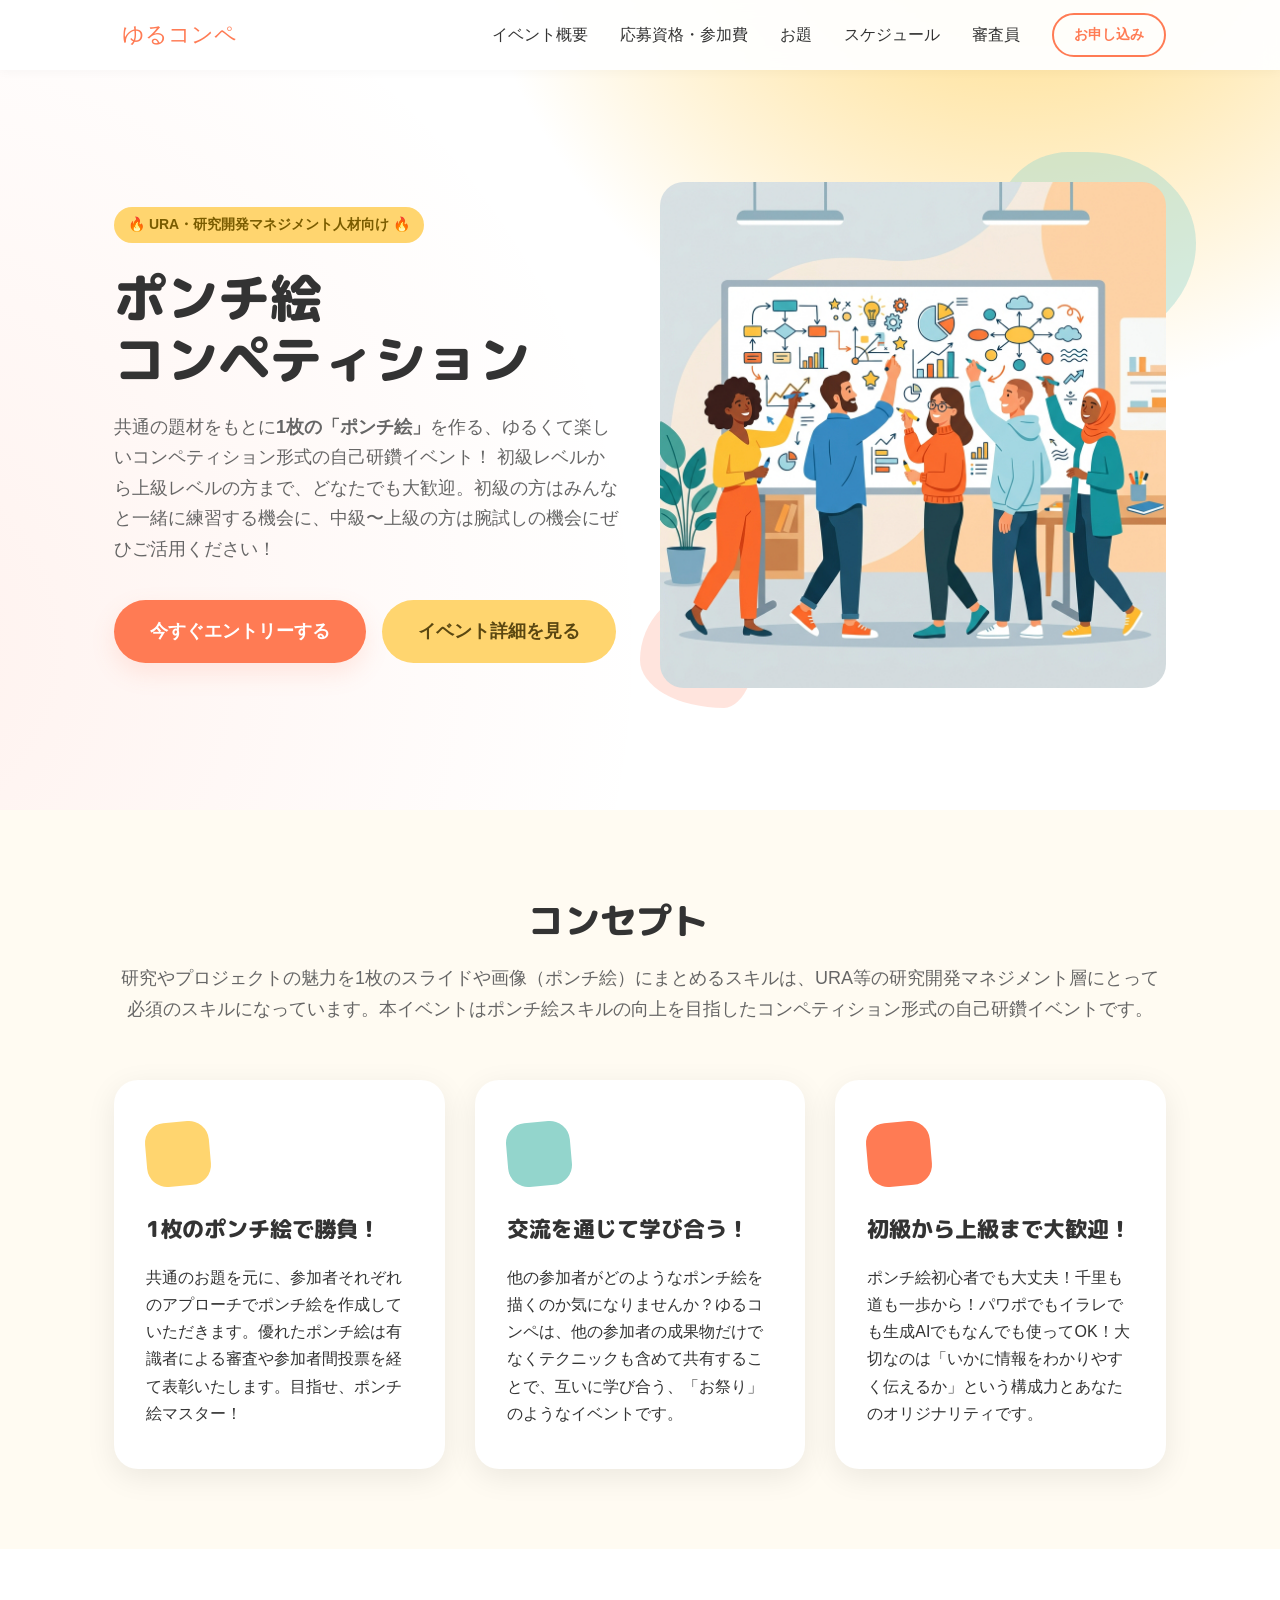
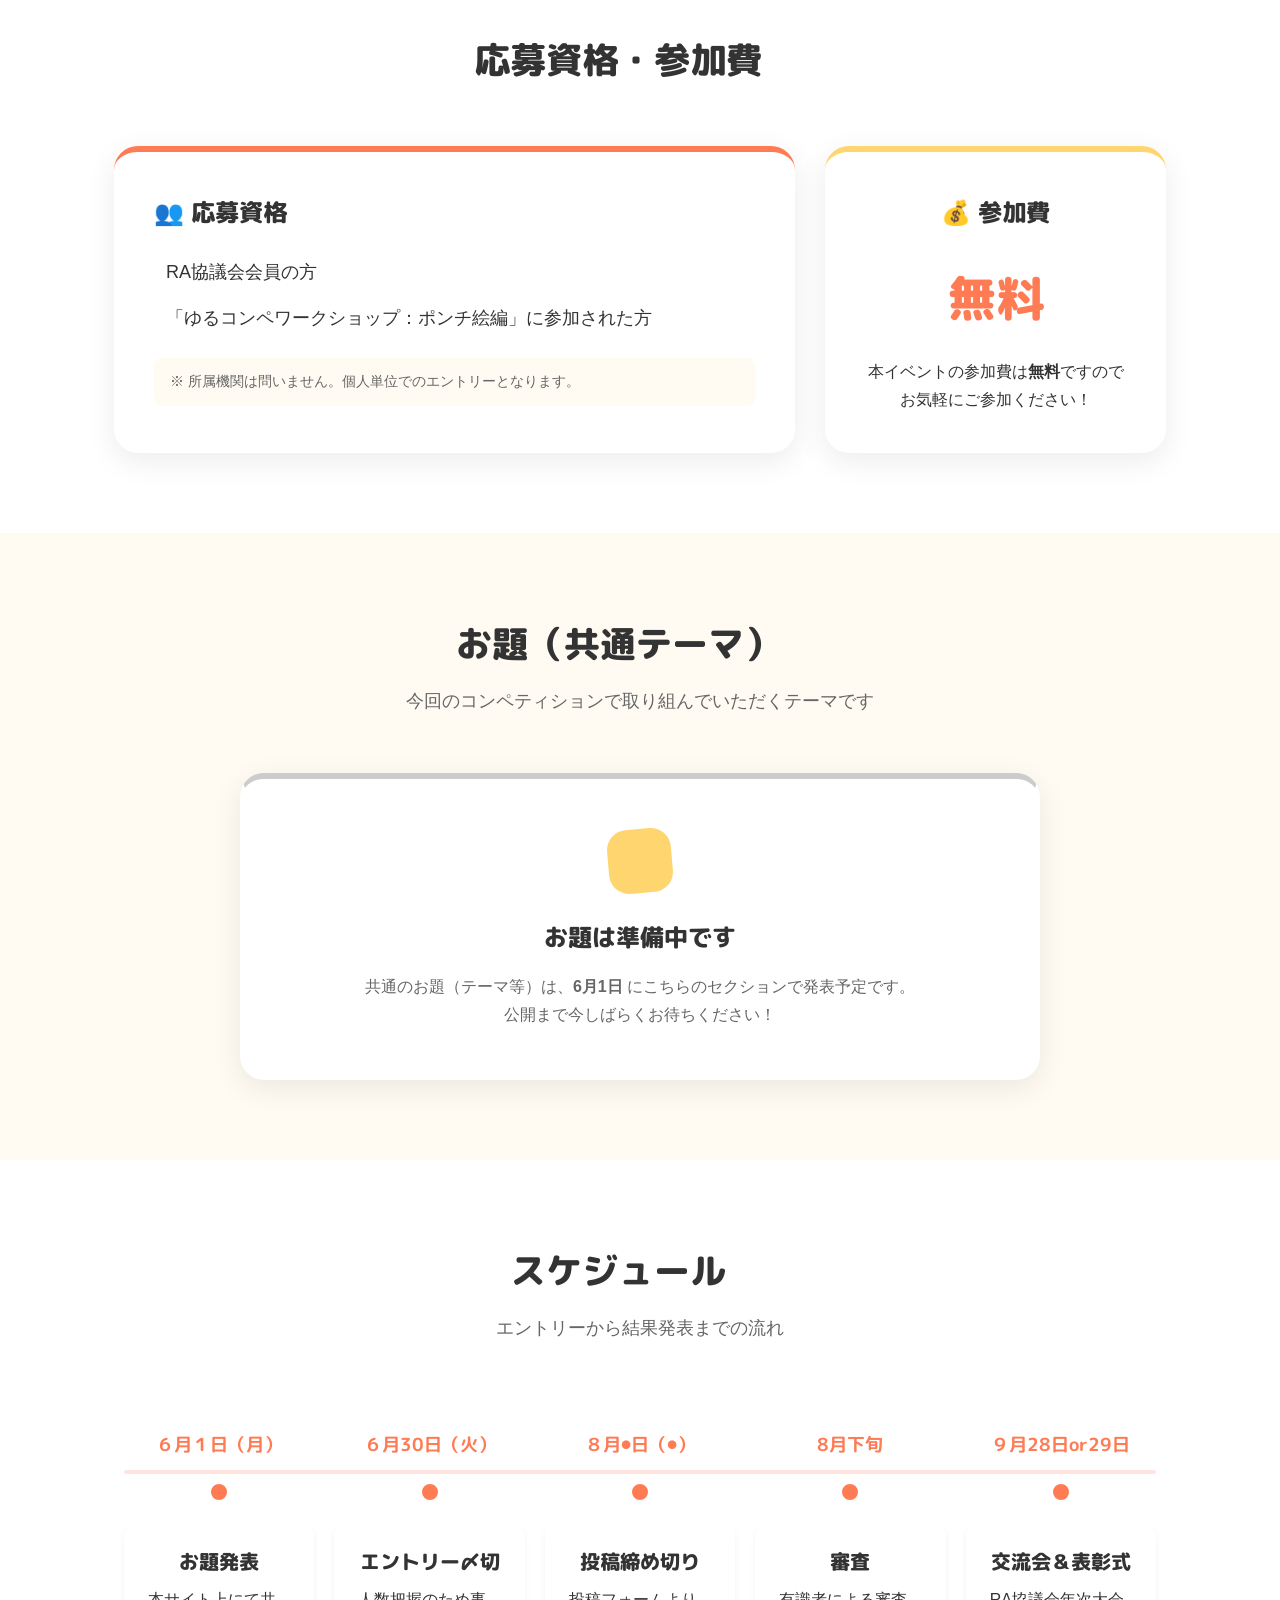
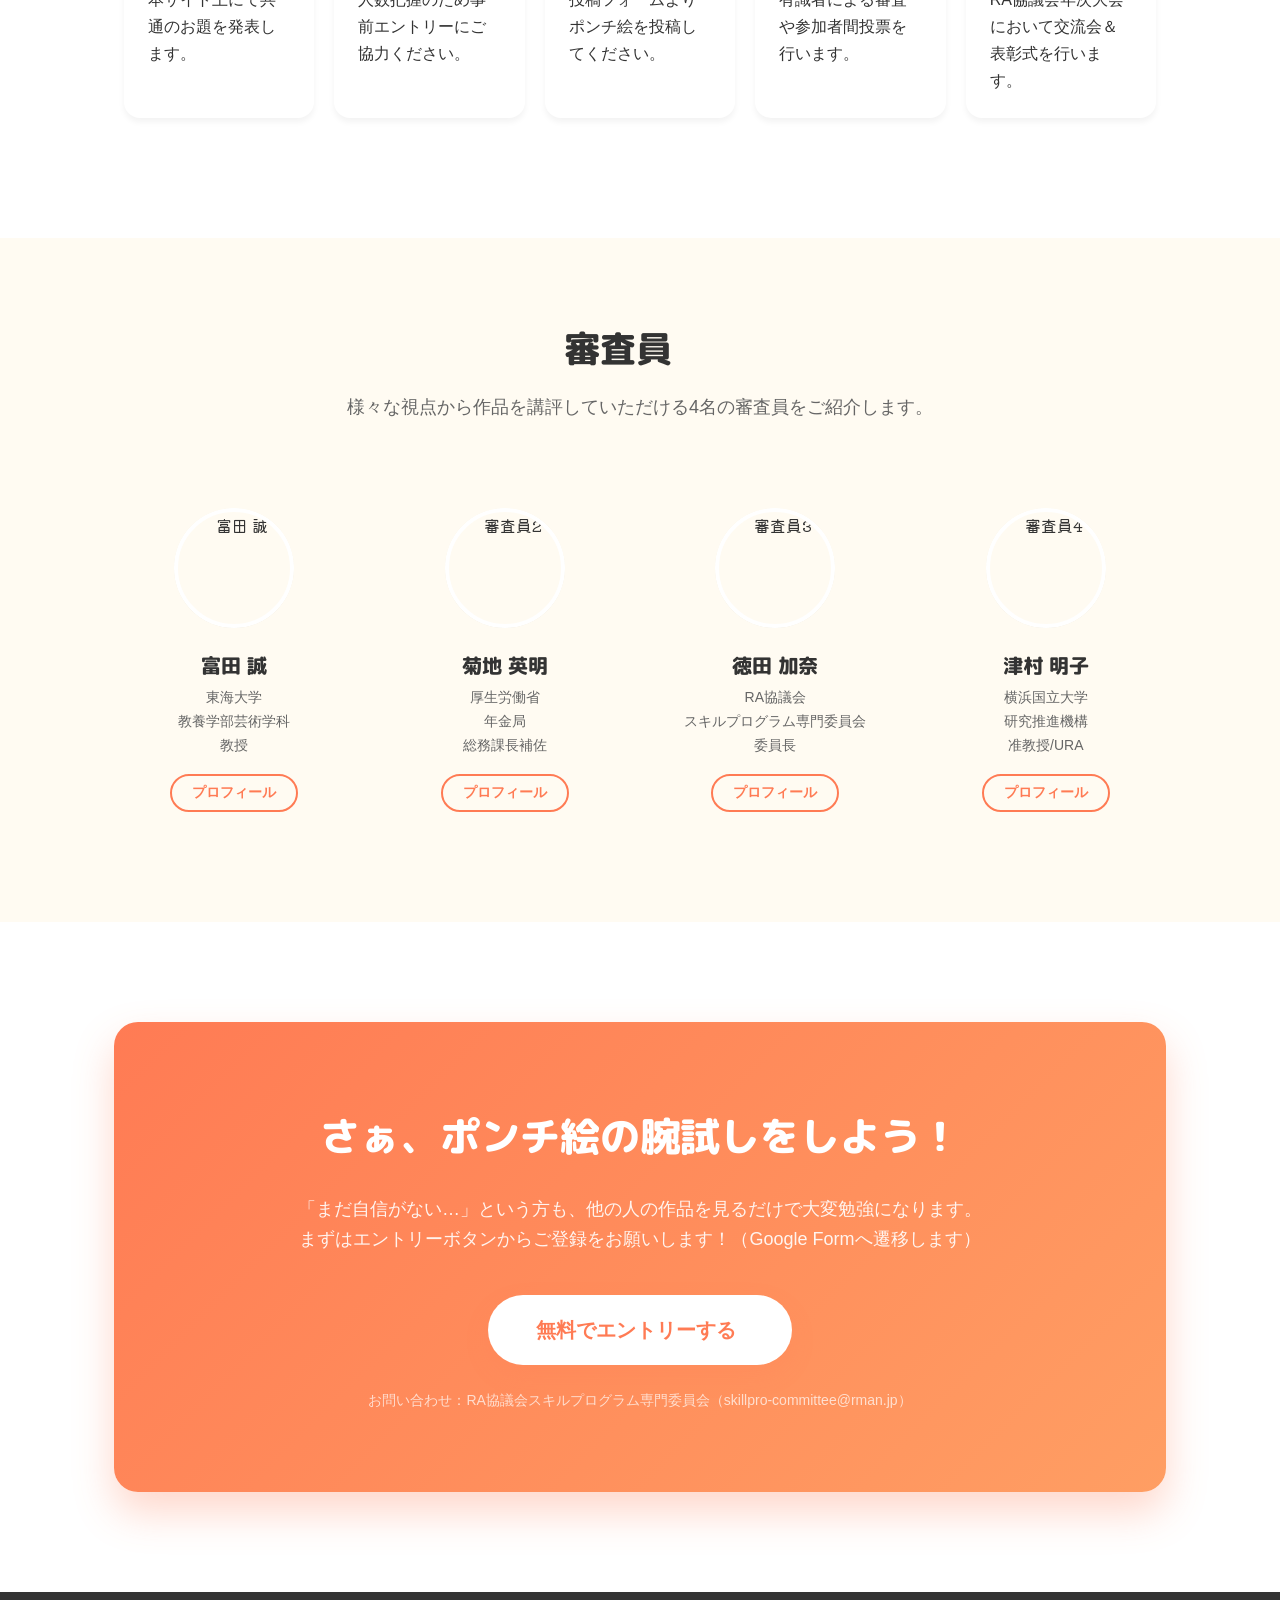
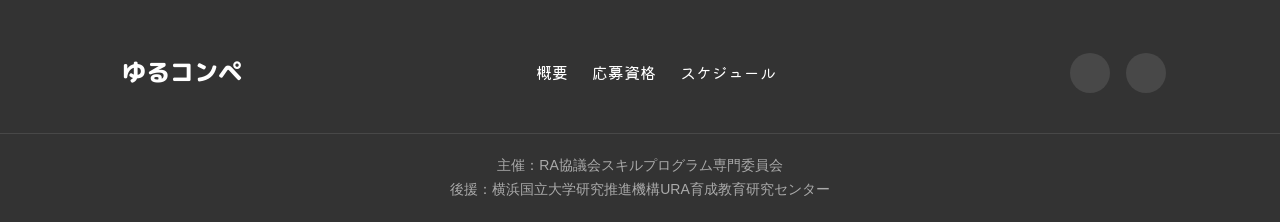
==== index.html @ 6c77be06 "Add files via upload" ====
<!DOCTYPE html>
<html lang="ja">

<head>
    <meta charset="UTF-8">
    <meta name="viewport" content="width=device-width, initial-scale=1.0">
    <title>ポンチ絵コンペティション | URA等の研究開発マネジメント向けイベント</title>
    <meta name="description" content="ポンチ絵コンペティション開催！共通の題材をもとに1枚のポンチ絵を作成し、表現力を競い合うポップで楽しいイベントです。URA等の研究開発マネジメント人材大歓迎！">

    <!-- Google Fonts: Pop and rounded -->
    <link rel="preconnect" href="https://fonts.googleapis.com">
    <link rel="preconnect" href="https://fonts.gstatic.com" crossorigin>
    <link
        href="https://fonts.googleapis.com/css2?family=Kiwi+Maru:wght@400;500&family=M+PLUS+Rounded+1c:wght@400;700;800&display=swap"
        rel="stylesheet">

    <!-- CSS -->
    <link rel="stylesheet" href="style.css">

    <!-- Icons (Lucide) -->
    <script src="https://unpkg.com/lucide@latest"></script>
</head>

<body>

    <!-- Header / Navbar -->
    <header class="header">
        <div class="container nav-container">
            <a href="#" class="logo">
                <i data-lucide="pen-tool"></i>
                ゆるコンペ
            </a>
            <nav class="nav-links">
                <a href="#about">イベント概要</a>
                <a href="#rules">応募資格・参加費</a>
                <a href="#theme">お題</a>
                <a href="#schedule">スケジュール</a>
                <a href="#judges">審査員</a>
                <a href="#apply" class="btn btn-sm btn-outline">お申し込み</a>
            </nav>
            <button class="menu-btn" aria-label="Menu" id="menuToggle">
                <i data-lucide="menu"></i>
            </button>
        </div>
    </header>

    <!-- Mobile Menu -->
    <div class="mobile-menu" id="mobileMenu">
        <a href="#about">イベント概要</a>
        <a href="#rules">応募資格・参加費</a>
        <a href="#theme">お題</a>
        <a href="#schedule">スケジュール</a>
        <a href="#judges">審査員</a>
        <a href="#apply" class="btn btn-primary">お申し込み</a>
    </div>

    <!-- Hero Section -->
    <section class="hero bg-wave">
        <div class="container hero-container">
            <div class="hero-text">
                <span class="badge">🔥 URA・研究開発マネジメント人材向け 🔥</span>
                <h1 class="hero-title">ポンチ絵<br>コンペティション</h1>
                <p class="hero-subtitle">
                    共通の題材をもとに<strong>1枚の「ポンチ絵」</strong>を作る、ゆるくて楽しいコンペティション形式の自己研鑽イベント！
                    初級レベルから上級レベルの方まで、どなたでも大歓迎。初級の方はみんなと一緒に練習する機会に、中級〜上級の方は腕試しの機会にぜひご活用ください！
                </p>
                <div class="hero-actions">
                    <a href="#apply" class="btn btn-primary btn-lg">今すぐエントリーする</a>
                    <a href="#about" class="btn btn-secondary btn-lg">イベント詳細を見る</a>
                </div>
            </div>
            <div class="hero-image">
                <!-- 生成された画像をここに配置します -->
                <img src="./assets/yuru_ponchi.png" alt="ポンチ絵コンペティション イメージイラスト" class="bounce-anim" id="heroImg">
                <!-- 装飾シェイプ -->
                <div class="shape shape-1"></div>
                <div class="shape shape-2"></div>
            </div>
        </div>
    </section>

    <!-- About Section -->
    <section id="about" class="section bg-light">
        <div class="container">
            <div class="section-header">
                <h2>コンセプト <i data-lucide="lightbulb" class="icon-inline"></i></h2>
                <p>研究やプロジェクトの魅力を1枚のスライドや画像（ポンチ絵）にまとめるスキルは、URA等の研究開発マネジメント層にとって必須のスキルになっています。本イベントはポンチ絵スキルの向上を目指したコンペティション形式の自己研鑽イベントです。
                </p>
            </div>
            <div class="about-grid">
                <div class="card card-pop">
                    <div class="card-icon bg-yellow"><i data-lucide="image"></i></div>
                    <h3>1枚のポンチ絵で勝負！</h3>
                    <p>共通のお題を元に、参加者それぞれのアプローチでポンチ絵を作成していただきます。優れたポンチ絵は有識者による審査や参加者間投票を経て表彰いたします。目指せ、ポンチ絵マスター！
                    </p>
                </div>
                <div class="card card-pop">
                    <div class="card-icon bg-blue"><i data-lucide="users"></i></div>
                    <h3>交流を通じて学び合う！</h3>
                    <p>他の参加者がどのようなポンチ絵を描くのか気になりませんか？ゆるコンペは、他の参加者の成果物だけでなくテクニックも含めて共有することで、互いに学び合う、「お祭り」のようなイベントです。</p>
                </div>
                <div class="card card-pop">
                    <div class="card-icon bg-orange"><i data-lucide="trending-up"></i></div>
                    <h3>初級から上級まで大歓迎！</h3>
                    <p>ポンチ絵初心者でも大丈夫！千里も道も一歩から！パワポでもイラレでも生成AIでもなんでも使ってOK！大切なのは「いかに情報をわかりやすく伝えるか」という構成力とあなたのオリジナリティです。</p>
                </div>
            </div>
        </div>
    </section>

    <!-- Rules Section -->
    <section id="rules" class="section">
        <div class="container">
            <div class="section-header">
                <h2>応募資格・参加費 <i data-lucide="award" class="icon-inline"></i></h2>
            </div>

            <div class="rules-container">
                <div class="rule-box">
                    <h3>👥 応募資格</h3>
                    <ul class="check-list">
                        <li><i data-lucide="check-circle-2"></i> RA協議会会員</strong>の方</li>
                        <li><i data-lucide="check-circle-2"></i> 「ゆるコンペワークショップ：ポンチ絵編」に参加された方</li>
                    </ul>
                    <p class="note">※ 所属機関は問いません。個人単位でのエントリーとなります。</p>
                </div>

                <div class="rule-box cost-box">
                    <h3>💰 参加費</h3>
                    <div class="price">
                        <span class="currency">無料</span>
                    </div>
                    <p>本イベントの参加費は<strong>無料</strong>ですのでお気軽にご参加ください！</p>
                </div>
            </div>
        </div>
    </section>

    <!-- Theme Section -->
    <section id="theme" class="section bg-light">
        <div class="container">
            <div class="section-header">
                <h2>お題（共通テーマ） <i data-lucide="target" class="icon-inline"></i></h2>
                <p>今回のコンペティションで取り組んでいただくテーマです</p>
            </div>

            <!-- ▼▼▼ 未公開用パーツ（6月1日までこちらを表示） ▼▼▼ -->
            <div class="theme-content card"
                style="max-width: 800px; margin: 0 auto; padding: 50px; border-top: 6px solid #ccc; border-radius: var(--radius-lg); box-shadow: var(--shadow-card); text-align: center;">
                <div class="card-icon bg-yellow" style="margin: 0 auto 24px;"><i data-lucide="lock"></i></div>
                <h3 style="font-size: 24px; color: var(--c-text); margin-bottom: 16px;">お題は準備中です</h3>
                <p style="font-size: 16px; color: var(--c-text-light);">
                    共通のお題（テーマ等）は、<strong>6月1日</strong> にこちらのセクションで発表予定です。<br>
                    公開まで今しばらくお待ちください！
                </p>
            </div>
            <!-- ▲▲▲ 未公開用パーツ ここまで ▲▲▲ -->

            <!-- ▼▼▼ 公開用パーツ（6月1日以降はこちらを表示し、上の未公開パーツを消すかコメントアウト） ▼▼▼ -->
            <!--
            <div class="theme-content card"
                style="max-width: 800px; margin: 0 auto; padding: 50px; border-top: 6px solid var(--c-primary); border-radius: var(--radius-lg); box-shadow: var(--shadow-card);">
                <div class="card-icon bg-pink" style="margin: 0 auto 24px;"><i data-lucide="lightbulb"></i></div>
                <h3 style="font-size: 24px; color: var(--c-text); text-align: center; margin-bottom: 12px;">今回のお題（対象資料）
                </h3>
                <div
                    style="background: var(--c-bg-light); padding: 24px; border-radius: var(--radius-sm); text-align: center; margin-bottom: 30px; border: 2px dashed var(--c-tertiary);">
                    <h4 style="font-size: 20px; color: var(--c-text); margin-bottom: 16px; line-height: 1.5;">
                        「横浜国立大学における国立大学経営改革促進事業の計画調書」</h4>
                    <a href="https://www.mext.go.jp/content/20250912-mxt_hojinka-000042917_02.pdf" target="_blank"
                        class="btn btn-primary"><i data-lucide="external-link"></i> 資料（PDF）を確認する</a>
                </div>

                <h3
                    style="font-size: 20px; color: var(--c-text); margin-bottom: 16px; display: flex; align-items: center; gap: 8px;">
                    <i data-lucide="check-square" style="color: var(--c-primary);"></i> 課題・作成要件
                </h3>
                <ul class="check-list">
                    <li><i data-lucide="check-circle-2"></i>
                        <div>
                            <strong>A4横で計2枚のPDFファイル</strong>を作成してください。
                            <ul style="list-style: none; padding-left: 16px; margin-top: 12px;">
                                <li style="margin-bottom: 8px; display: block;"><strong
                                        style="color: var(--c-primary);">1枚目:</strong> 事業のビジョン、目的、取組を中心に「ポンチ絵」で表現</li>
                                <li style="margin-bottom: 8px; display: block;"><strong
                                        style="color: var(--c-primary);">2枚目:</strong> 作成方法やこだわった点等の「アピールポイント」を記述</li>
                            </ul>
                        </div>
                    </li>
                    <li><i data-lucide="check-circle-2"></i> ポンチ絵そのものだけでなく、2枚目のアピールポイントの内容も審査の参考となります。</li>
                    <li><i data-lucide="check-circle-2"></i> 作成方法は自由です（Microsoft PowerPoint、Adobe
                        Illustrator、生成AIなど、利用するツールに制限はありません）。</li>
                </ul>

                <div
                    style="background-color: var(--c-bg-light); border: 2px dashed var(--c-secondary); border-radius: var(--radius-sm); padding: 16px 20px; margin-top: 24px; text-align: left; display: flex; gap: 12px; align-items: flex-start;">
                    <i data-lucide="lightbulb" style="color: var(--c-primary); flex-shrink: 0; margin-top: 2px;"></i>
                    <div>
                        <strong
                            style="display: block; margin-bottom: 6px; color: var(--c-text); font-size: 16px;">初心者のためのヒント</strong>
                        <p style="margin: 0; font-size: 15px; line-height: 1.6;">構成や内容に迷ったときは、こちらの<a
                                href="https://www.mext.go.jp/content/20250912-mxt_hojinka-000042917_01.pdf"
                                target="_blank"
                                style="color: var(--c-primary); text-decoration: underline; font-weight: bold;">事業概要（PDF）</a>を参考に組み立ててみましょう！
                        </p>
                    </div>
                </div>

                <div class="note"
                    style="text-align: left; margin-top: 32px; background-color: var(--c-bg); border: 1px solid var(--c-border);">
                    <h4 style="font-size: 16px; color: var(--c-text); margin-bottom: 8px;"><i data-lucide="alert-circle"
                            style="width: 18px; height: 18px; vertical-align: text-bottom; color: var(--c-text-light);"></i>
                        提出・作品に関する注意点</h4>
                    <p style="margin-bottom: 8px; font-size: 14px; color: var(--c-text-light);">
                        提出作品の著作権は応募者に帰属します。ただし、応募者は本イベントの広報および教育目的のため、主催者および本企画に協力した機関が応募作品をウェブサイトや資料等で公開・紹介することを許諾するものとします。
                    </p>
                    <p style="margin-bottom: 0; font-size: 14px; color: var(--c-text-light);">
                        応募作品は応募者自身が作成した未発表のものに限ります。また、第三者の著作権、商標権その他の権利を侵害しないものとしてください。これらに関して問題が生じた場合は、応募者の責任において対応するものとします。
                    </p>
                </div>
            </div>
        -->
            <!-- ▲▲▲ 公開用パーツ ここまで ▲▲▲ -->
        </div>
    </section>

    <!-- Schedule Section -->
    <section id="schedule" class="section">
        <div class="container">
            <div class="section-header">
                <h2>スケジュール <i data-lucide="calendar" class="icon-inline"></i></h2>
                <p>エントリーから結果発表までの流れ</p>
            </div>

            <div class="timeline">
                <div class="timeline-item">
                    <div class="timeline-dot"></div>
                    <div class="timeline-date">６月１日（月）</div>
                    <div class="timeline-content">
                        <h4>お題発表</h4>
                        <p>本サイト上にて共通のお題を発表します。</p>
                    </div>
                </div>
                <div class="timeline-item">
                    <div class="timeline-dot"></div>
                    <div class="timeline-date">６月30日（火）</div>
                    <div class="timeline-content">
                        <h4>エントリー〆切</h4>
                        <p>人数把握のため事前エントリーにご協力ください。</p>
                    </div>
                </div>
                <div class="timeline-item">
                    <div class="timeline-dot"></div>
                    <div class="timeline-date">８月⚫︎日（⚫︎）</div>
                    <div class="timeline-content">
                        <h4>投稿締め切り</h4>
                        <p>投稿フォームよりポンチ絵を投稿してください。</p>
                    </div>
                </div>
                <div class="timeline-item">
                    <div class="timeline-dot"></div>
                    <div class="timeline-date">8月下旬</div>
                    <div class="timeline-content">
                        <h4>審査</h4>
                        <p>有識者による審査や参加者間投票を行います。</p>
                    </div>
                </div>
                <div class="timeline-item">
                    <div class="timeline-dot"></div>
                    <div class="timeline-date">９月28日or29日</div>
                    <div class="timeline-content">
                        <h4>交流会＆表彰式</h4>
                        <p>RA協議会年次大会において交流会＆表彰式を行います。</p>
                    </div>
                </div>

            </div>
        </div>
    </section>

    <!-- Judges Section -->
    <section id="judges" class="section bg-light">
        <div class="container">
            <div class="section-header">
                <h2>審査員 <i data-lucide="users" class="icon-inline"></i></h2>
                <p>様々な視点から作品を講評していただける4名の審査員をご紹介します。</p>
            </div>

            <div class="judging-grid">
                <div class="judge-card">
                    <div class="judge-photo">
                        <img src="./assets/judge_tomita.jpeg" alt="富田 誠">
                    </div>
                    <h4>富田 誠</h4>
                    <p class="judge-title">東海大学<br>教養学部芸術学科<br>教授</p>
                    <button class="btn btn-sm btn-outline profile-btn" style="margin-top: 16px;"
                        data-judge="tomita">プロフィール</button>
                </div>
                <div class="judge-card">
                    <div class="judge-photo">
                        <img src="https://ui-avatars.com/api/?name=Judge+2&background=93D5CC&color=328176&size=150"
                            alt="審査員2">
                    </div>
                    <h4>菊地 英明</h4>
                    <p class="judge-title">厚生労働省<br>年金局<br>総務課長補佐</p>
                    <button class="btn btn-sm btn-outline profile-btn" style="margin-top: 16px;"
                        data-judge="kikuchi">プロフィール</button>
                </div>
                <div class="judge-card">
                    <div class="judge-photo">
                        <img src="https://ui-avatars.com/api/?name=Judge+3&background=FFA2A2&color=B33D3D&size=150"
                            alt="審査員3">
                    </div>
                    <h4>徳田 加奈</h4>
                    <p class="judge-title">RA協議会<br>スキルプログラム専門委員会<br>委員長</p>
                    <button class="btn btn-sm btn-outline profile-btn" style="margin-top: 16px;"
                        data-judge="tokuda">プロフィール</button>
                </div>
                <div class="judge-card">
                    <div class="judge-photo">
                        <img src="https://ui-avatars.com/api/?name=Judge+4&background=FF7B54&color=FFF&size=150"
                            alt="審査員4">
                    </div>
                    <h4>津村 明子</h4>
                    <p class="judge-title">横浜国立大学<br>研究推進機構<br>准教授/URA</p>
                    <button class="btn btn-sm btn-outline profile-btn" style="margin-top: 16px;"
                        data-judge="tsumura">プロフィール</button>
                </div>
            </div>
        </div>
    </section>

    <!-- Apply (CTA) Section -->
    <section id="apply" class="cta-section">
        <div class="container">
            <div class="cta-box">
                <h2>さぁ、ポンチ絵の腕試しをしよう！</h2>
                <p>「まだ自信がない…」という方も、他の人の作品を見るだけで大変勉強になります。まずはエントリーボタンからご登録をお願いします！（Google Formへ遷移します）</p>
                <a href="#" class="btn btn-primary btn-xl">無料でエントリーする <i data-lucide="arrow-right"></i></a>
                <p class="cta-note">お問い合わせ：RA協議会スキルプログラム専門委員会（skillpro-committee@rman.jp）</p>
            </div>
        </div>
    </section>

    <!-- Footer -->
    <footer class="footer">
        <div class="container footer-content">
            <div class="footer-logo">
                <i data-lucide="pen-tool"></i>
                ゆるコンペ
            </div>
            <div class="footer-links">
                <a href="#about">概要</a>
                <a href="#rules">応募資格</a>
                <a href="#schedule">スケジュール</a>
            </div>
            <div class="socials">
                <a href="#"><i data-lucide="twitter"></i></a>
                <a href="https://github.com/TakuyaK0625/Yuru-Competition" target="_blank"><i
                        data-lucide="github"></i></a>
            </div>
        </div>
        <div class="footer-bottom">
            <p>主催：RA協議会スキルプログラム専門委員会</p>
            <p>後援：横浜国立大学研究推進機構URA育成教育研究センター</p>
        </div>
    </footer>

    <!-- Modal -->
    <div id="profileModal" class="modal">
        <div class="modal-overlay"></div>
        <div class="modal-content">
            <button class="modal-close" id="modalClose"><i data-lucide="x"></i></button>
            <div class="modal-body">
                <div class="modal-header-info">
                    <div class="judge-photo" style="margin: 0; flex-shrink: 0;">
                        <img id="modalImg" src="" alt="Profile">
                    </div>
                    <div class="modal-title-wrap">
                        <h4 id="modalName">名前</h4>
                        <p class="judge-title" id="modalTitle" style="text-align: left; margin-top: 4px;">役職</p>
                    </div>
                </div>
                <div class="modal-text" id="modalProfile">
                    プロフィール詳細がここに入ります。
                </div>
            </div>
        </div>
    </div>

    <!-- Script -->
    <script src="script.js"></script>
</body>

</html>
---- style.css ----
/* 
 * Yuru-Competition - Pop & Friendly Theme 
 * Typography: M PLUS Rounded 1c (Headings) / Kiwi Maru (Body)
 */

:root {
    /* Fun, pop color palette */
    --c-primary: #FF7B54;    /* Orange */
    --c-primary-dark: #E8633D;
    --c-secondary: #FFD56F;  /* Yellow */
    --c-tertiary: #93D5CC;   /* Soft Blue/Teal */
    --c-quaternary: #FFA2A2; /* Soft Pink */
    
    --c-text: #333333;       /* Dark gray for readability */
    --c-text-light: #666666; 
    --c-bg: #FFFFFF;
    --c-bg-light: #FFFBF2;   /* Very soft yellow/cream */
    
    --c-border: #EEEEEE;
    
    /* Round, friendly styling */
    --radius-sm: 8px;
    --radius-md: 16px;
    --radius-lg: 24px;
    --radius-pill: 50px;
    
    /* Soft shadow to pop out elements */
    --shadow-sm: 0 4px 6px rgba(0, 0, 0, 0.05);
    --shadow-md: 0 10px 25px rgba(255, 123, 84, 0.15); /* Orange tinted shadow */
    --shadow-card: 0 8px 30px rgba(0, 0, 0, 0.08);
    
    /* Transitions */
    --trans: 0.3s cubic-bezier(0.25, 0.8, 0.25, 1);
}

/* Global Styles */
* {
    margin: 0;
    padding: 0;
    box-sizing: border-box;
}

html {
    scroll-behavior: smooth;
}

body {
    font-family: 'Kiwi Maru', 'Hiragino Maru Gothic ProN', 'Rounded Mplus 1c', 'Meiryo', sans-serif;
    color: var(--c-text);
    background-color: var(--c-bg);
    line-height: 1.7;
    overflow-x: hidden;
}

h1, h2, h3, h4, h5, .hero-title {
    font-family: 'M PLUS Rounded 1c', sans-serif;
    font-weight: 800;
}

p, li, .badge, .logo, .nav-links a, .mobile-menu a, .btn {
    font-family: "Hiragino Kaku Gothic ProN", "Hiragino Sans", sans-serif;
}

a {
    text-decoration: none;
    color: inherit;
    transition: var(--trans);
}

img {
    max-width: 100%;
    display: block;
}

ul {
    list-style: none;
}

.container {
    width: 100%;
    max-width: 1100px;
    margin: 0 auto;
    padding: 0 24px;
}

.section {
    padding: 80px 0;
}

.bg-light {
    background-color: var(--c-bg-light);
}

/* Colors Classes */
.bg-yellow { background-color: var(--c-secondary); color: #B38600; }
.bg-blue { background-color: var(--c-tertiary); color: #328176; }
.bg-orange { background-color: var(--c-primary); color: #FFF; }
.bg-pink { background-color: var(--c-quaternary); color: #B33D3D; }

/* Buttons */
.btn {
    display: inline-flex;
    align-items: center;
    justify-content: center;
    gap: 8px;
    padding: 12px 28px;
    border-radius: var(--radius-pill);
    font-size: 16px;
    font-weight: 700;
    cursor: pointer;
    border: none;
    transition: var(--trans);
    text-align: center;
}

.btn:hover {
    transform: translateY(-3px);
}

.btn:active {
    transform: translateY(0);
}

.btn-primary {
    background-color: var(--c-primary);
    color: white;
    box-shadow: var(--shadow-md);
}

.btn-primary:hover {
    background-color: var(--c-primary-dark);
    box-shadow: 0 14px 30px rgba(255, 123, 84, 0.25);
}

.btn-secondary {
    background-color: var(--c-secondary);
    color: #5A4711;
}

.btn-secondary:hover {
    background-color: #F8CB54;
    box-shadow: 0 10px 25px rgba(255, 213, 111, 0.4);
}

.btn-outline {
    background-color: transparent;
    color: var(--c-primary);
    border: 2px solid var(--c-primary);
}

.btn-outline:hover {
    background-color: var(--c-primary);
    color: white;
}

.btn-sm {
    padding: 8px 20px;
    font-size: 14px;
}

.btn-lg {
    padding: 16px 36px;
    font-size: 18px;
}

.btn-xl {
    padding: 18px 48px;
    font-size: 20px;
}

/* Header */
.header {
    position: fixed;
    top: 0;
    width: 100%;
    background-color: rgba(255, 255, 255, 0.95);
    backdrop-filter: blur(10px);
    z-index: 100;
    box-shadow: 0 2px 10px rgba(0,0,0,0.03);
}

.nav-container {
    display: flex;
    justify-content: space-between;
    align-items: center;
    height: 70px;
}

.logo {
    display: flex;
    align-items: center;
    gap: 8px;
    font-size: 22px;
    color: var(--c-primary);
}

.nav-links {
    display: flex;
    align-items: center;
    gap: 32px;
}

.nav-links a:not(.btn) {
    font-weight: 500;
    color: var(--c-text);
    position: relative;
}

.nav-links a:not(.btn):hover {
    color: var(--c-primary);
}

.nav-links a:not(.btn)::after {
    content: '';
    position: absolute;
    bottom: -4px;
    left: 0;
    width: 0%;
    height: 3px;
    background-color: var(--c-primary);
    border-radius: 4px;
    transition: var(--trans);
}

.nav-links a:not(.btn):hover::after {
    width: 100%;
}

.menu-btn {
    display: none;
    background: none;
    border: none;
    color: var(--c-text);
    cursor: pointer;
}

/* Mobile Menu */
.mobile-menu {
    position: fixed;
    top: 70px;
    left: 0;
    width: 100%;
    background: white;
    padding: 20px;
    display: flex;
    flex-direction: column;
    gap: 16px;
    box-shadow: 0 10px 15px rgba(0,0,0,0.05);
    transform: translateY(-150%);
    transition: var(--trans);
    z-index: 99;
}

.mobile-menu.active {
    transform: translateY(0);
}

.mobile-menu a {
    text-align: center;
    padding: 12px;
    font-weight: 700;
    border-radius: var(--radius-sm);
}

.mobile-menu a:not(.btn) {
    background-color: var(--c-bg-light);
}

/* Hero Section */
.hero {
    padding-top: 120px;
    padding-bottom: 60px;
    min-height: 90vh;
    display: flex;
    align-items: center;
    position: relative;
    overflow: hidden;
}

.bg-wave {
    background: radial-gradient(circle at 80% -20%, var(--c-secondary), transparent 40%),
                radial-gradient(circle at -10% 80%, rgba(255, 123, 84, 0.1), transparent 50%);
}

.hero-container {
    display: grid;
    grid-template-columns: 1fr 1fr;
    gap: 40px;
    align-items: center;
}

.hero-text {
    z-index: 2;
}

.badge {
    display: inline-block;
    background-color: var(--c-secondary);
    color: #7A5C00;
    padding: 6px 14px;
    border-radius: var(--radius-pill);
    font-size: 14px;
    font-weight: 800;
    margin-bottom: 24px;
    display: inline-flex;
    align-items: center;
    gap: 6px;
}

.hero-title {
    font-size: 52px;
    line-height: 1.2;
    margin-bottom: 20px;
    color: var(--c-text);
}

.hero-title span {
    color: var(--c-primary);
}

.hero-subtitle {
    font-size: 18px;
    color: var(--c-text-light);
    margin-bottom: 36px;
}

.hero-actions {
    display: flex;
    gap: 16px;
    flex-wrap: wrap;
}

.hero-image {
    position: relative;
    z-index: 1;
}

.hero-image img {
    border-radius: var(--radius-lg);
    z-index: 2;
    position: relative;
}

.bounce-anim {
    animation: bounceSlow 4s ease-in-out infinite alternate;
}

@keyframes bounceSlow {
    0% { transform: translateY(0); }
    100% { transform: translateY(-15px); }
}

/* Abstract Shapes in Hero */
.shape {
    position: absolute;
    border-radius: 50%;
    z-index: 0;
}

.shape-1 {
    width: 200px;
    height: 200px;
    background-color: var(--c-tertiary);
    top: -30px;
    right: -30px;
    opacity: 0.4;
    border-radius: 40% 60% 70% 30% / 40% 50% 60% 50%;
    animation: morph 8s ease-in-out infinite;
}

.shape-2 {
    width: 120px;
    height: 120px;
    background-color: var(--c-primary);
    bottom: -20px;
    left: -20px;
    opacity: 0.2;
    border-radius: 60% 40% 30% 70% / 60% 30% 70% 40%;
    animation: morph 6s ease-in-out infinite reverse;
}

@keyframes morph {
    0% { border-radius: 40% 60% 70% 30% / 40% 50% 60% 50%; }
    34% { border-radius: 70% 30% 50% 50% / 30% 30% 70% 70%; }
    67% { border-radius: 100% 60% 60% 100% / 100% 100% 60% 60%; }
    100% { border-radius: 40% 60% 70% 30% / 40% 50% 60% 50%; }
}

/* Section Common */
.section-header {
    text-align: center;
    margin-bottom: 56px;
}

.section-header h2 {
    font-size: 36px;
    margin-bottom: 12px;
    color: var(--c-text);
    display: flex;
    justify-content: center;
    align-items: center;
    gap: 12px;
}

.section-header p {
    font-size: 18px;
    color: var(--c-text-light);
}

.icon-inline {
    color: var(--c-primary);
    width: 32px;
    height: 32px;
}

/* About Grid */
.about-grid {
    display: grid;
    grid-template-columns: repeat(auto-fit, minmax(300px, 1fr));
    gap: 30px;
}

.card {
    background-color: #FFF;
    padding: 40px 30px;
    border-radius: var(--radius-lg);
    box-shadow: var(--shadow-card);
    transition: var(--trans);
    border: 2px solid transparent;
}

.card-pop:hover {
    transform: translateY(-8px);
    border-color: var(--c-secondary);
}

.card-icon {
    width: 64px;
    height: 64px;
    border-radius: 20px;
    display: flex;
    align-items: center;
    justify-content: center;
    margin-bottom: 24px;
    transform: rotate(-5deg);
}

.card-icon svg {
    width: 32px;
    height: 32px;
}

.card h3 {
    font-size: 22px;
    margin-bottom: 16px;
}

/* Rules Section */
.rules-container {
    display: grid;
    grid-template-columns: 2fr 1fr;
    gap: 30px;
}

.rule-box {
    background: #FFF;
    padding: 40px;
    border-radius: var(--radius-lg);
    box-shadow: var(--shadow-card);
    border-top: 6px solid var(--c-primary);
}

.rule-box h3 {
    font-size: 24px;
    margin-bottom: 24px;
    color: var(--c-text);
}

.check-list li {
    display: flex;
    align-items: flex-start;
    gap: 12px;
    margin-bottom: 16px;
    font-size: 18px;
}

.check-list svg {
    color: var(--c-primary);
    flex-shrink: 0;
    margin-top: 4px;
}

.note {
    margin-top: 24px;
    font-size: 14px;
    color: var(--c-text-light);
    background: var(--c-bg-light);
    padding: 12px 16px;
    border-radius: var(--radius-sm);
}

.cost-box {
    border-top-color: var(--c-secondary);
    text-align: center;
}

.price {
    font-size: 48px;
    font-weight: 800;
    color: var(--c-primary);
    margin: 20px 0;
    font-family: 'M PLUS Rounded 1c', sans-serif;
}

/* Schedule section */
.timeline {
    display: flex;
    gap: 20px;
    padding: 20px 10px 40px;
    position: relative;
    max-width: 100%;
}

/* Custom scrollbar for timeline */
.timeline::-webkit-scrollbar {
    height: 8px;
}
.timeline::-webkit-scrollbar-track {
    background: var(--c-bg-light);
    border-radius: 8px;
}
.timeline::-webkit-scrollbar-thumb {
    background-color: var(--c-primary);
    border-radius: 8px;
}

.timeline::before {
    content: '';
    position: absolute;
    top: 70px;
    left: 10px;
    right: 10px;
    height: 4px;
    background-color: var(--c-primary);
    opacity: 0.2;
    border-radius: 4px;
}

.timeline-item {
    position: relative;
    padding-top: 100px;
    flex: 1 1 0;
    min-width: 0;
    display: flex;
    flex-direction: column;
}

.timeline-item:last-child {
}

.timeline-dot {
    position: absolute;
    left: 50%;
    top: 60px;
    transform: translateX(-50%);
    width: 24px;
    height: 24px;
    background-color: var(--c-primary);
    border: 4px solid var(--c-bg);
    border-radius: 50%;
    z-index: 2;
}

.timeline-date {
    position: absolute;
    top: 10px;
    left: 0;
    right: 0;
    text-align: center;
    font-family: 'M PLUS Rounded 1c', sans-serif;
    font-weight: 700;
    color: var(--c-primary);
    font-size: 18px;
}

.timeline-content {
    background: #FFF;
    padding: 24px;
    border-radius: var(--radius-md);
    box-shadow: var(--shadow-sm);
    height: 100%;
}

.timeline-content h4 {
    font-size: 20px;
    margin-bottom: 8px;
    text-align: center;
}

/* Judging section */
.judging-grid {
    display: grid;
    grid-template-columns: repeat(auto-fit, minmax(240px, 1fr));
    gap: 30px;
}

.judge-card {
    text-align: center;
    padding: 30px 20px;
    display: flex;
    flex-direction: column;
    align-items: center;
}

.judge-circle {
    width: 80px;
    height: 80px;
    border-radius: 50%;
    margin: 0 auto 24px;
    display: flex;
    align-items: center;
    justify-content: center;
    font-size: 32px;
    font-family: 'M PLUS Rounded 1c', sans-serif;
    font-weight: 800;
    box-shadow: 0 8px 15px rgba(0,0,0,0.1);
}

.judge-card h4 {
    font-size: 20px;
    margin-bottom: 12px;
}

.judge-photo {
    width: 120px;
    height: 120px;
    border-radius: 50%;
    margin: 0 auto 20px;
    overflow: hidden;
    box-shadow: 0 8px 15px rgba(0,0,0,0.1);
    border: 4px solid #fff;
    background-color: var(--c-bg-light);
    flex-shrink: 0;
    transform: translateZ(0);
    -webkit-mask-image: -webkit-radial-gradient(white, black);
    mask-image: radial-gradient(white, black);
}

.judge-photo img {
    width: 100%;
    height: 100%;
    object-fit: cover;
    border-radius: 50%;
}

.judge-title {
    font-size: 14px;
    color: var(--c-text-light);
    margin-top: -8px;
}

/* CTA Section */
.cta-section {
    padding: 100px 0;
}

.cta-box {
    background: linear-gradient(135deg, var(--c-primary), #FF9E63);
    border-radius: var(--radius-lg);
    padding: 80px 40px;
    text-align: center;
    color: white;
    box-shadow: 0 20px 40px rgba(255, 123, 84, 0.3);
    position: relative;
    overflow: hidden;
}

.cta-box h2 {
    color: white;
    font-size: 40px;
    margin-bottom: 24px;
}

.cta-box p {
    font-size: 18px;
    max-width: 700px;
    margin: 0 auto 40px;
    opacity: 0.9;
}

.cta-box .btn-primary {
    background-color: white;
    color: var(--c-primary);
}

.cta-box .btn-primary:hover {
    background-color: var(--c-secondary);
    color: #5A4711;
}

.cta-note {
    margin-top: 24px !important;
    font-size: 14px !important;
    margin-bottom: 0 !important;
    opacity: 0.7 !important;
}

/* Footer */
.footer {
    background-color: var(--c-text);
    color: white;
    padding: 60px 0 20px;
}

.footer-content {
    display: flex;
    justify-content: space-between;
    align-items: center;
    flex-wrap: wrap;
    gap: 30px;
    margin-bottom: 40px;
}

.footer-logo {
    display: flex;
    align-items: center;
    gap: 8px;
    font-size: 24px;
    font-family: 'M PLUS Rounded 1c', sans-serif;
    font-weight: 800;
}

.footer-logo svg {
    color: var(--c-primary);
}

.footer-links {
    display: flex;
    gap: 24px;
}

.footer-links a:hover {
    color: var(--c-primary);
}

.socials {
    display: flex;
    gap: 16px;
}

.socials a {
    display: flex;
    align-items: center;
    justify-content: center;
    width: 40px;
    height: 40px;
    border-radius: 50%;
    background-color: rgba(255,255,255,0.1);
}

.socials a:hover {
    background-color: var(--c-primary);
}

.footer-bottom {
    text-align: center;
    padding-top: 20px;
    border-top: 1px solid rgba(255,255,255,0.1);
    font-size: 14px;
    color: #AAAAAA;
}

/* Responsive */
@media (max-width: 900px) {
    .hero-container {
        grid-template-columns: 1fr;
        text-align: center;
    }
    .hero-title { font-size: 44px; }
    .hero-actions { justify-content: center; }
    
    .rules-container {
        grid-template-columns: 1fr;
    }
}

@media (max-width: 768px) {
    .nav-links { display: none; }
    .menu-btn { display: block; }
    
    .section { padding: 60px 0; }
    .cta-box { padding: 60px 20px; }
    .cta-box h2 { font-size: 32px; }
    
    .footer-content {
        flex-direction: column;
        text-align: center;
    }
}

/* Modal Styles */
.modal {
    position: fixed;
    top: 0;
    left: 0;
    width: 100%;
    height: 100%;
    z-index: 1000;
    display: flex;
    align-items: center;
    justify-content: center;
    opacity: 0;
    pointer-events: none;
    transition: opacity 0.3s ease;
}

.modal.active {
    opacity: 1;
    pointer-events: auto;
}

.modal-overlay {
    position: absolute;
    top: 0;
    left: 0;
    width: 100%;
    height: 100%;
    background-color: rgba(0, 0, 0, 0.5);
    backdrop-filter: blur(4px);
}

.modal-content {
    background-color: var(--c-bg);
    border-radius: var(--radius-lg);
    width: 90%;
    max-width: 500px;
    position: relative;
    z-index: 1001;
    box-shadow: var(--shadow-card);
    transform: translateY(20px);
    transition: transform 0.3s ease;
    overflow: hidden;
}

.modal.active .modal-content {
    transform: translateY(0);
}

.modal-close {
    position: absolute;
    top: 16px;
    right: 16px;
    background: none;
    border: none;
    cursor: pointer;
    color: var(--c-text-light);
    width: 32px;
    height: 32px;
    display: flex;
    align-items: center;
    justify-content: center;
    border-radius: 50%;
    transition: var(--trans);
}

.modal-close:hover {
    background-color: var(--c-bg-light);
    color: var(--c-text);
}

.modal-body {
    padding: 32px;
}

.modal-header-info {
    display: flex;
    align-items: center;
    gap: 20px;
    margin-bottom: 24px;
    border-bottom: 1px solid var(--c-border);
    padding-bottom: 24px;
}

.modal-title-wrap h4 {
    font-size: 24px;
    margin-bottom: 0;
}

.modal-text {
    font-size: 15px;
    color: var(--c-text);
    line-height: 1.8;
}
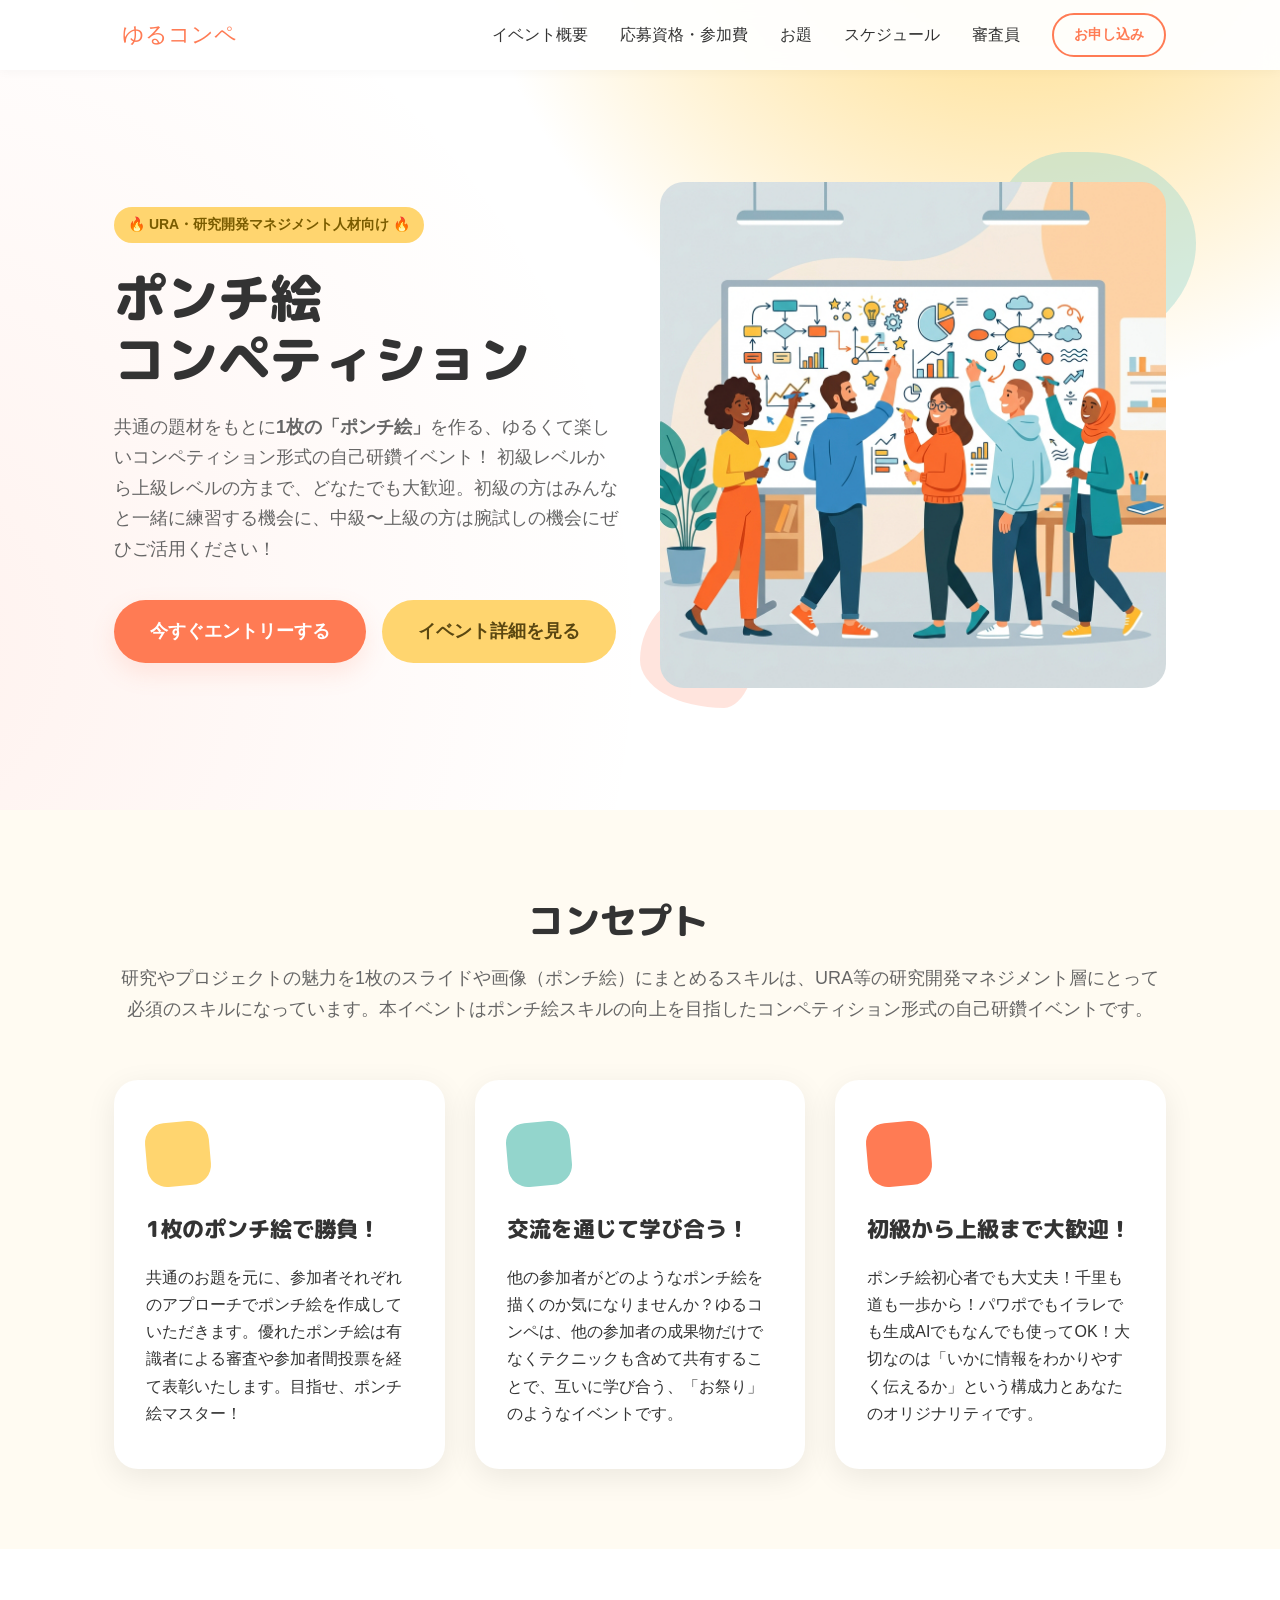
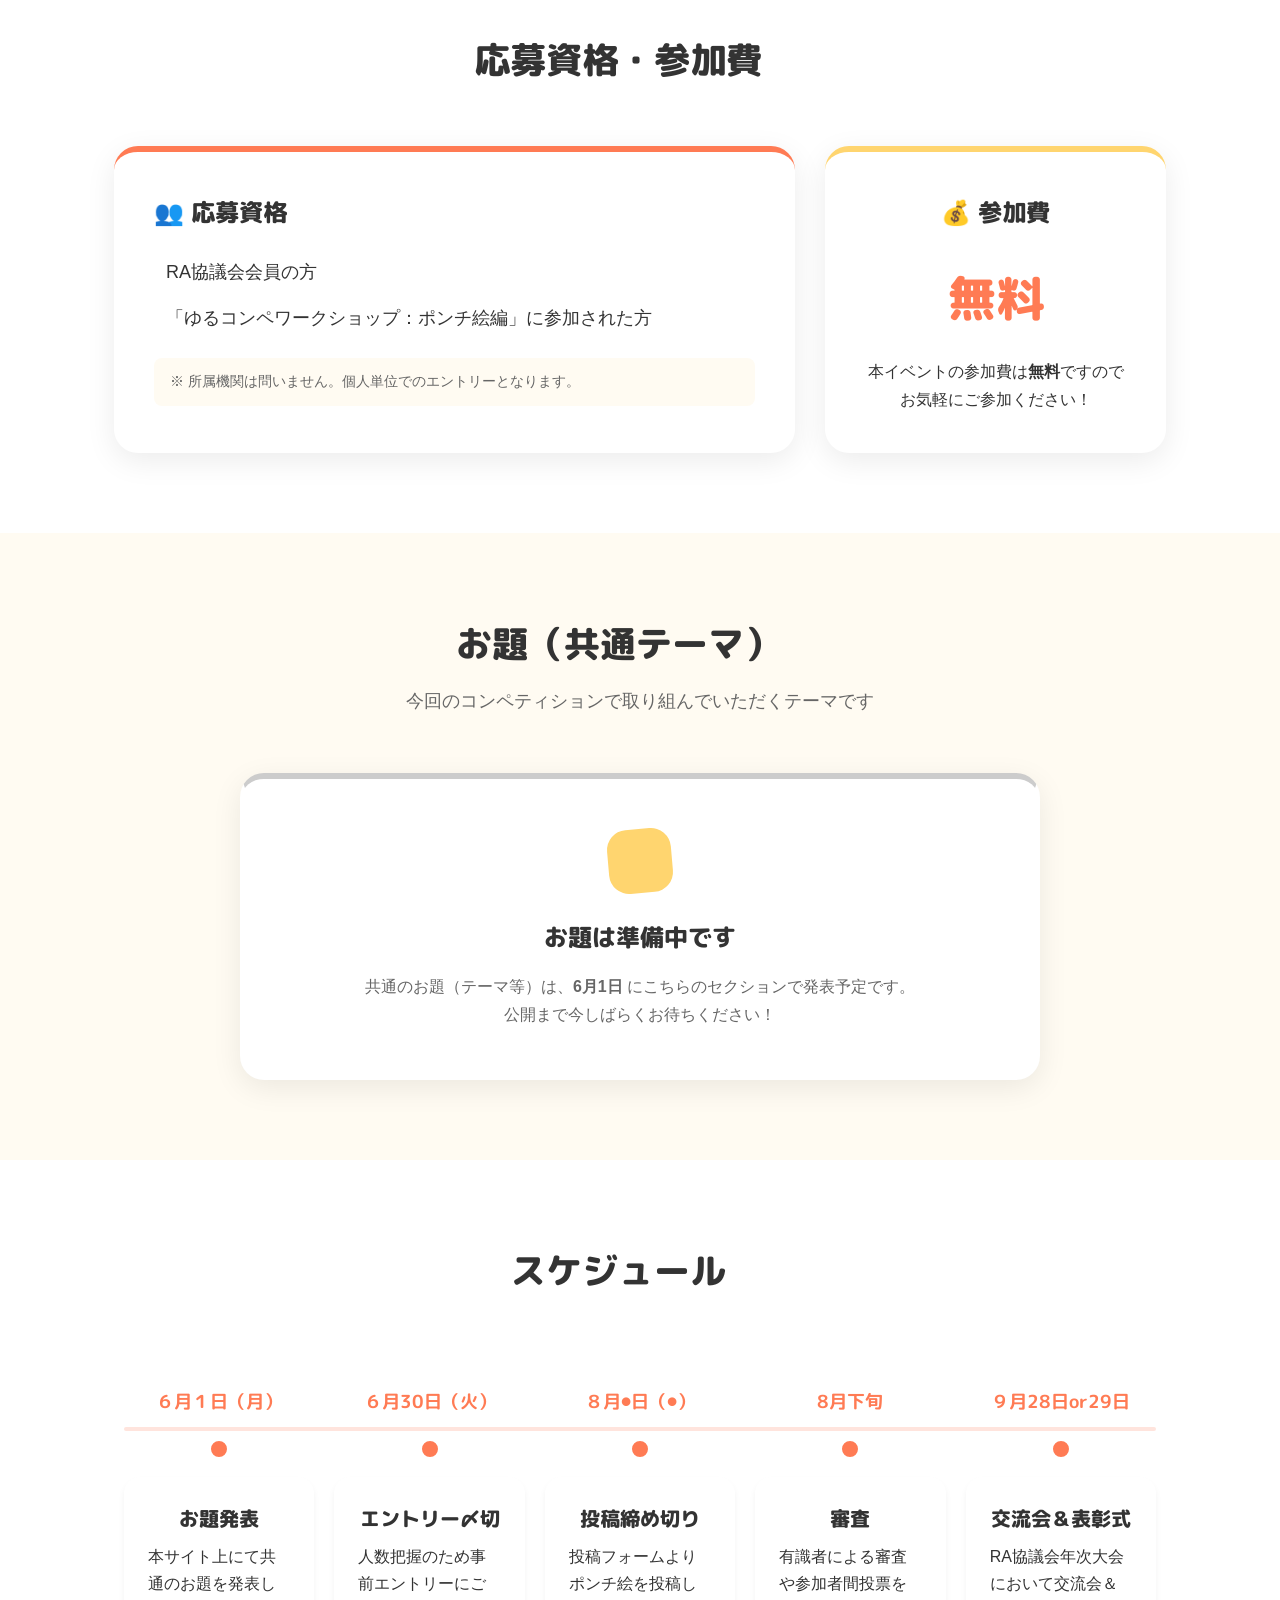
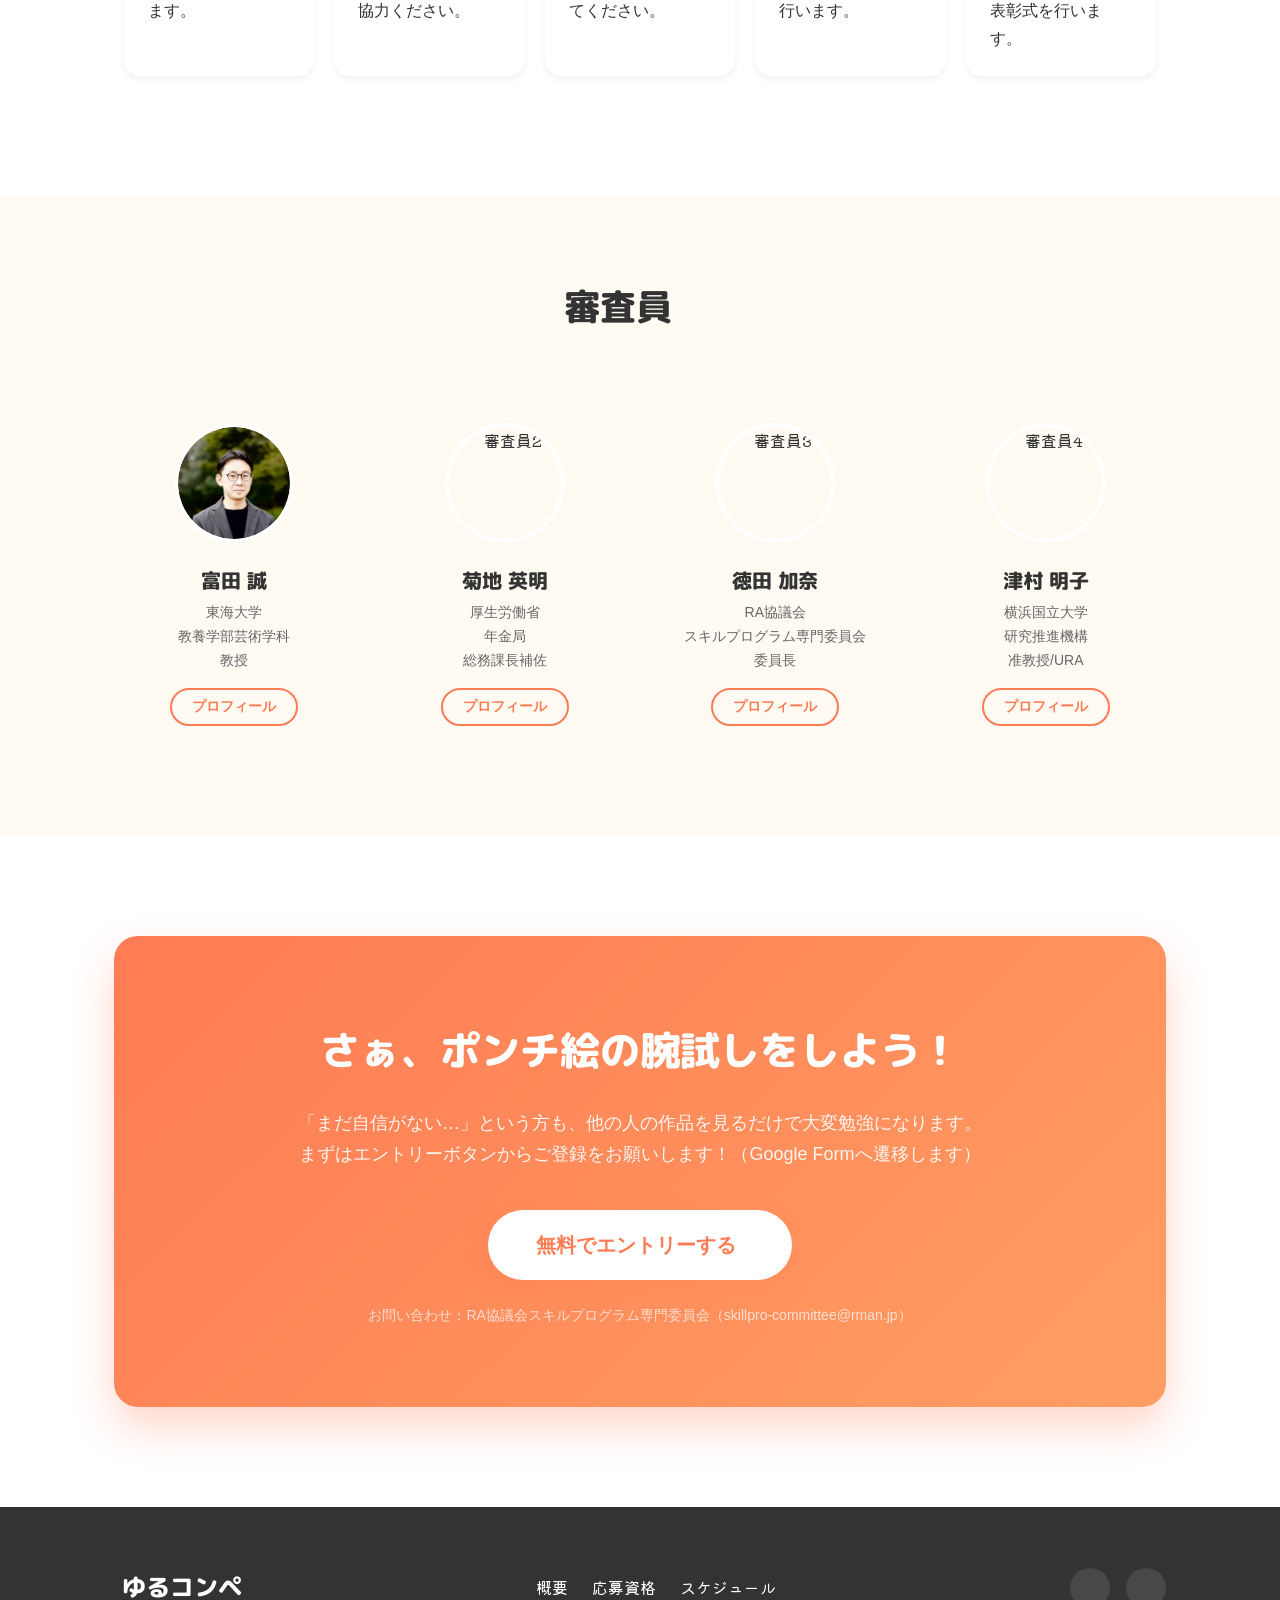
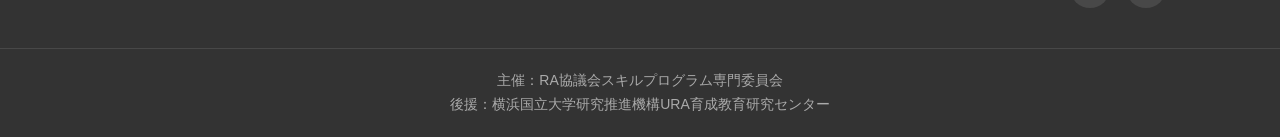
==== commit 606febe3: "Add files via upload" ====
--- a/index.html
+++ b/index.html
@@ -229,7 +229,6 @@
         <div class="container">
             <div class="section-header">
                 <h2>スケジュール <i data-lucide="calendar" class="icon-inline"></i></h2>
-                <p>エントリーから結果発表までの流れ</p>
             </div>
 
             <div class="timeline">
@@ -283,7 +282,6 @@
         <div class="container">
             <div class="section-header">
                 <h2>審査員 <i data-lucide="users" class="icon-inline"></i></h2>
-                <p>様々な視点から作品を講評していただける4名の審査員をご紹介します。</p>
             </div>
 
             <div class="judging-grid">
--- a/style.css
+++ b/style.css
@@ -826,6 +826,7 @@
     width: 100%;
     height: 100%;
     background-color: rgba(0, 0, 0, 0.5);
+    -webkit-backdrop-filter: blur(4px);
     backdrop-filter: blur(4px);
 }
 
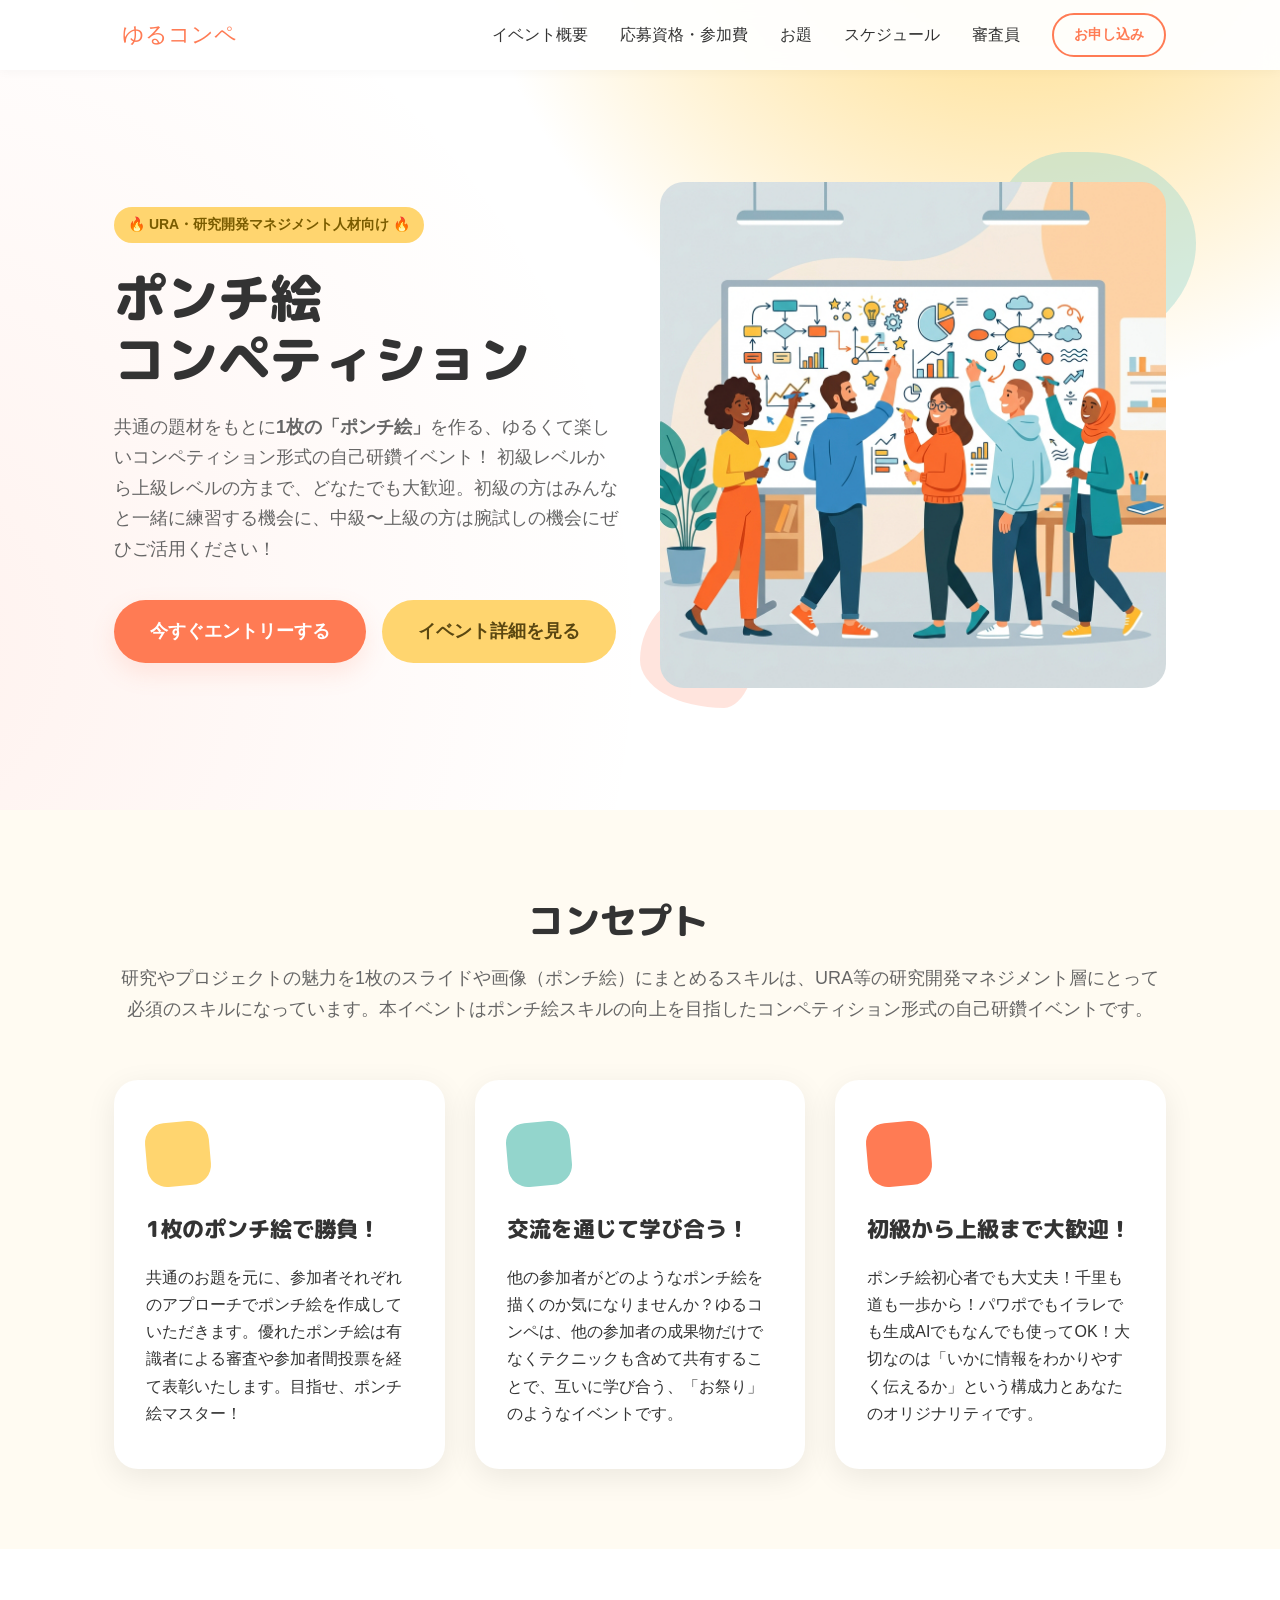
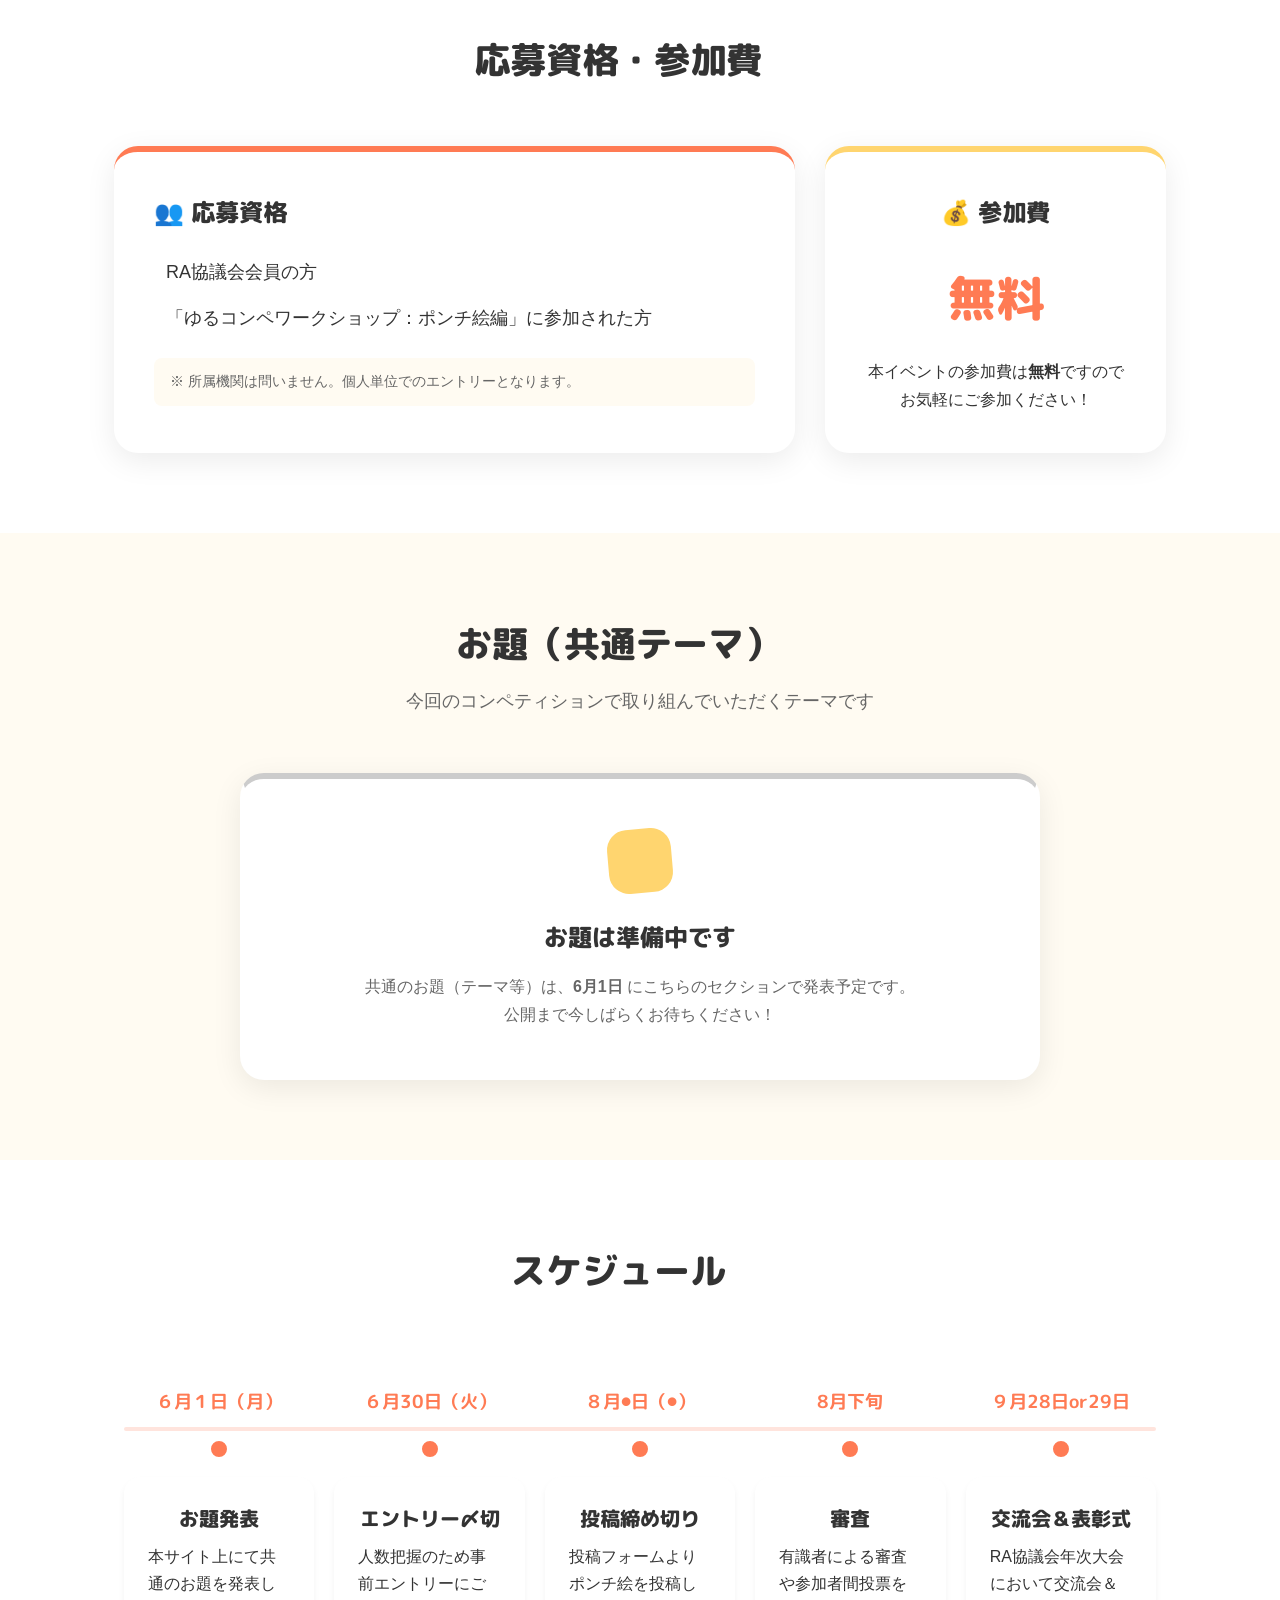
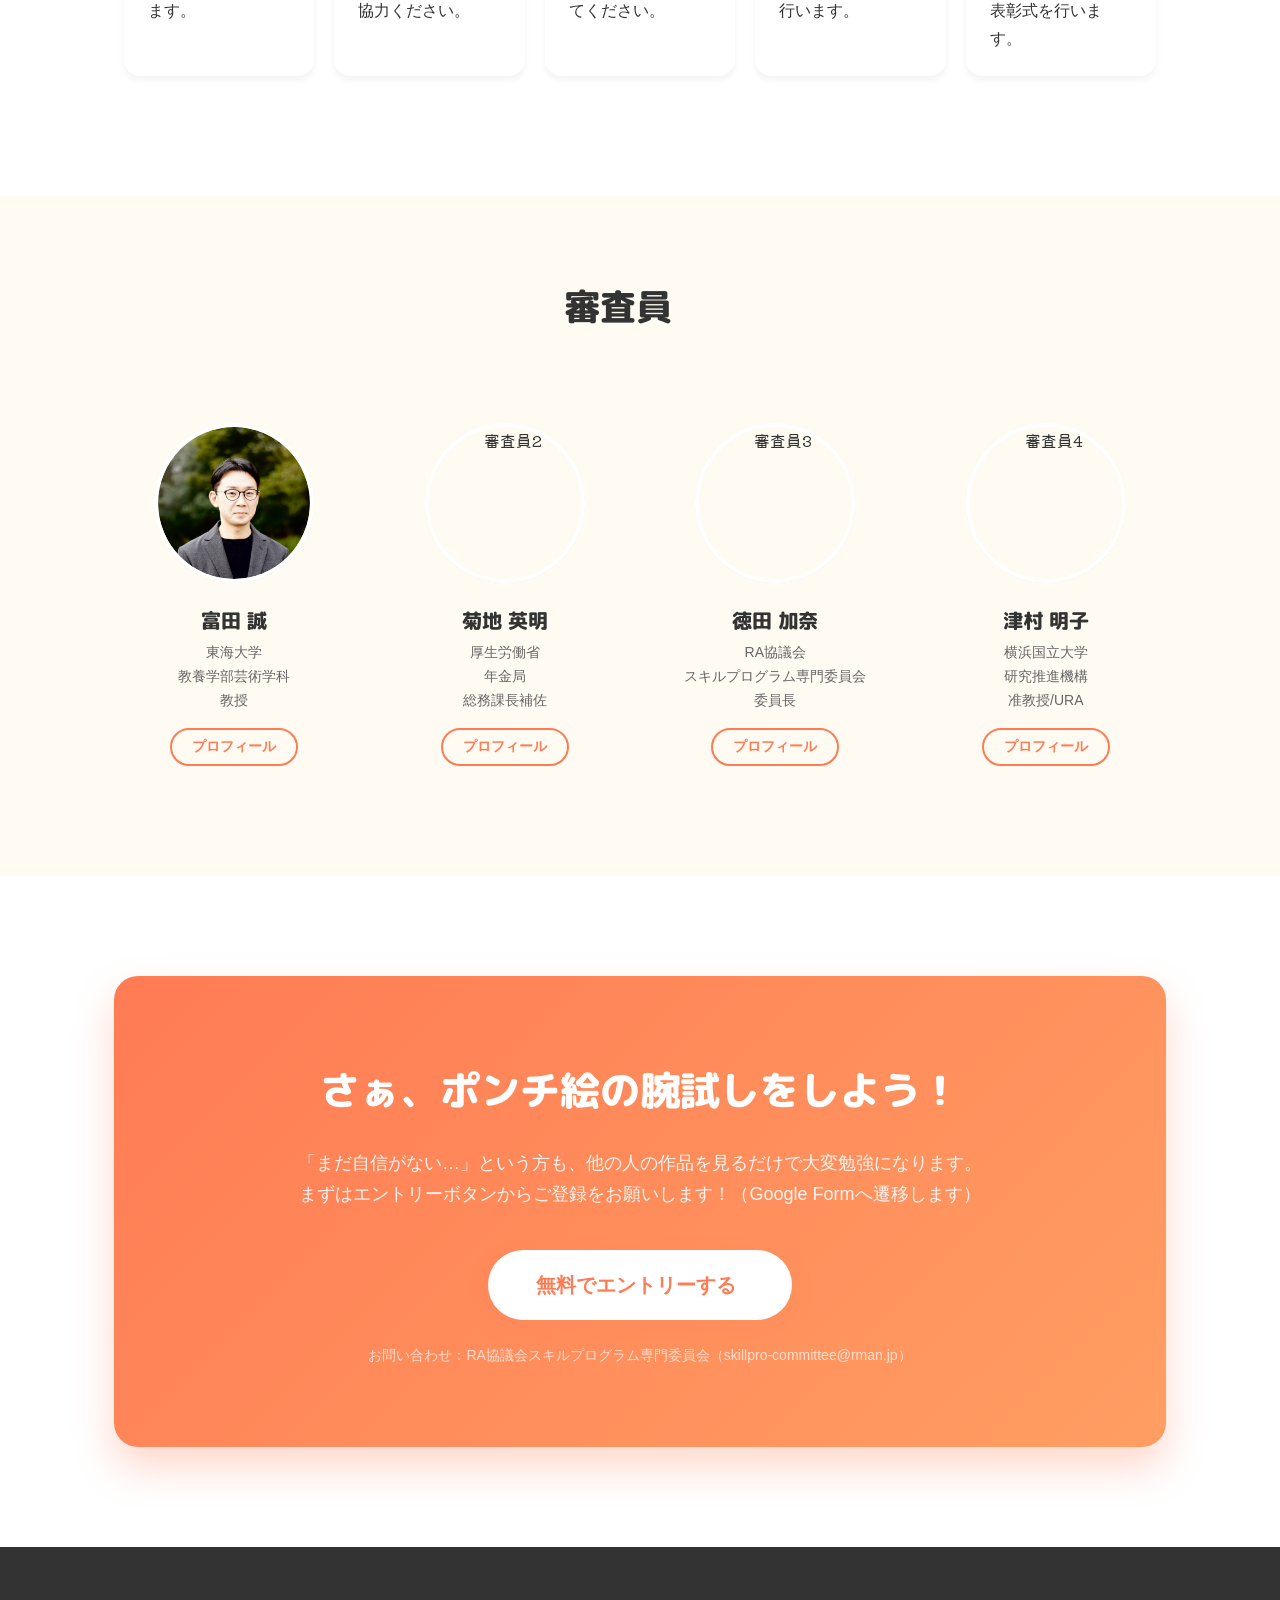
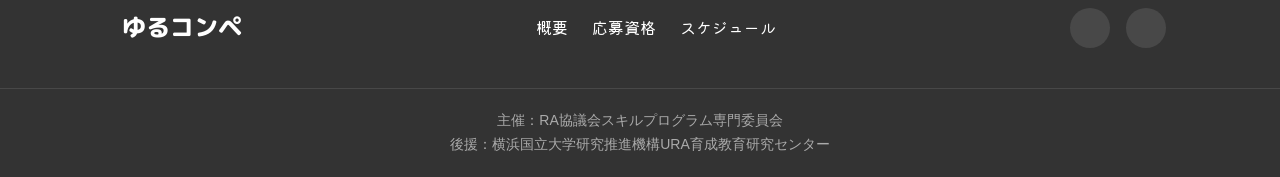
==== commit 7e509e3d: "Increase judge profile photo size to 160px" ====
--- a/index.html
+++ b/index.html
@@ -296,7 +296,7 @@
                 </div>
                 <div class="judge-card">
                     <div class="judge-photo">
-                        <img src="https://ui-avatars.com/api/?name=Judge+2&background=93D5CC&color=328176&size=150"
+                        <img src="https://ui-avatars.com/api/?name=Judge+2&background=93D5CC&color=328176&size=200"
                             alt="審査員2">
                     </div>
                     <h4>菊地 英明</h4>
@@ -306,7 +306,7 @@
                 </div>
                 <div class="judge-card">
                     <div class="judge-photo">
-                        <img src="https://ui-avatars.com/api/?name=Judge+3&background=FFA2A2&color=B33D3D&size=150"
+                        <img src="https://ui-avatars.com/api/?name=Judge+3&background=FFA2A2&color=B33D3D&size=200"
                             alt="審査員3">
                     </div>
                     <h4>徳田 加奈</h4>
@@ -316,7 +316,7 @@
                 </div>
                 <div class="judge-card">
                     <div class="judge-photo">
-                        <img src="https://ui-avatars.com/api/?name=Judge+4&background=FF7B54&color=FFF&size=150"
+                        <img src="https://ui-avatars.com/api/?name=Judge+4&background=FF7B54&color=FFF&size=200"
                             alt="審査員4">
                     </div>
                     <h4>津村 明子</h4>
--- a/style.css
+++ b/style.css
@@ -632,8 +632,8 @@
 }
 
 .judge-photo {
-    width: 120px;
-    height: 120px;
+    width: 160px;
+    height: 160px;
     border-radius: 50%;
     margin: 0 auto 20px;
     overflow: hidden;
@@ -892,3 +892,18 @@
     color: var(--c-text);
     line-height: 1.8;
 }
+
+.modal-text a {
+    color: var(--c-primary);
+    text-decoration: underline;
+    text-decoration-style: dotted;
+    text-underline-offset: 3px;
+    font-weight: bold;
+    transition: var(--trans);
+}
+
+.modal-text a:hover {
+    color: var(--c-primary-dark);
+    text-decoration-style: solid;
+    background-color: var(--c-bg-light);
+}
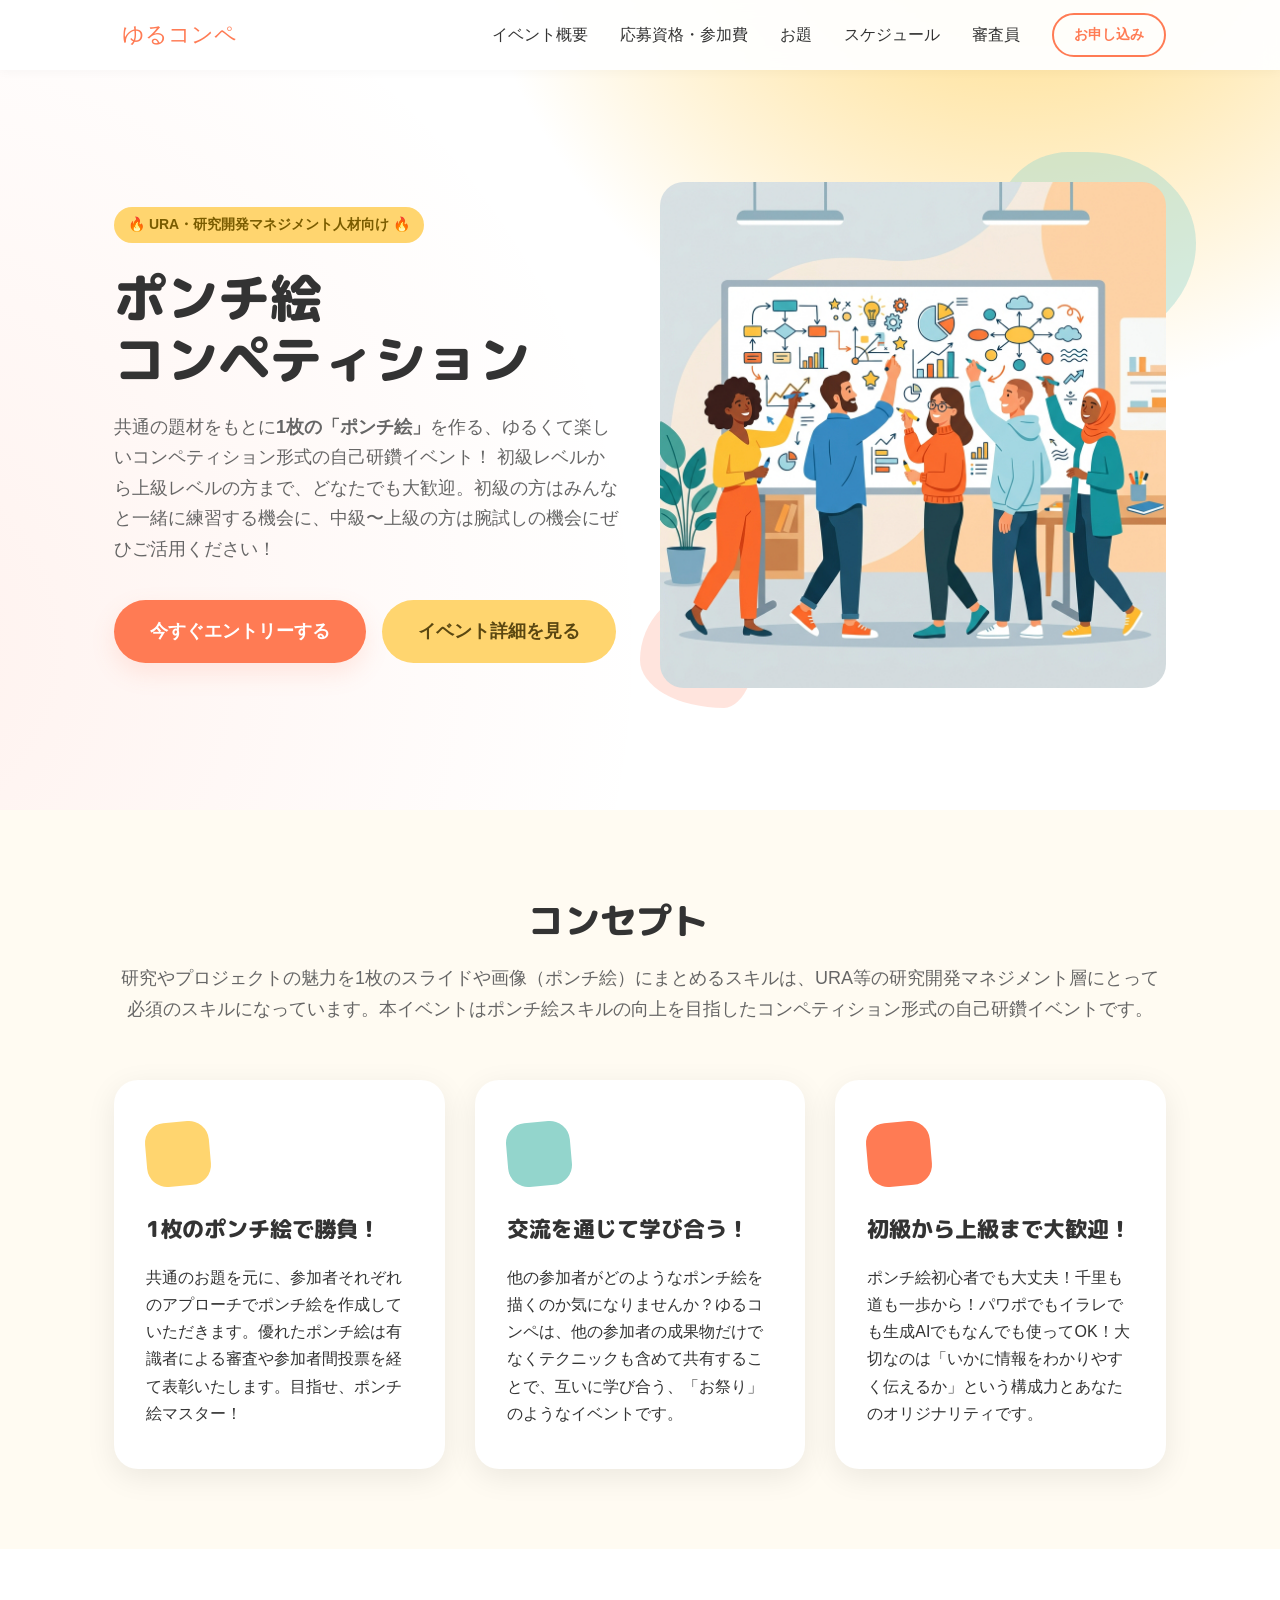
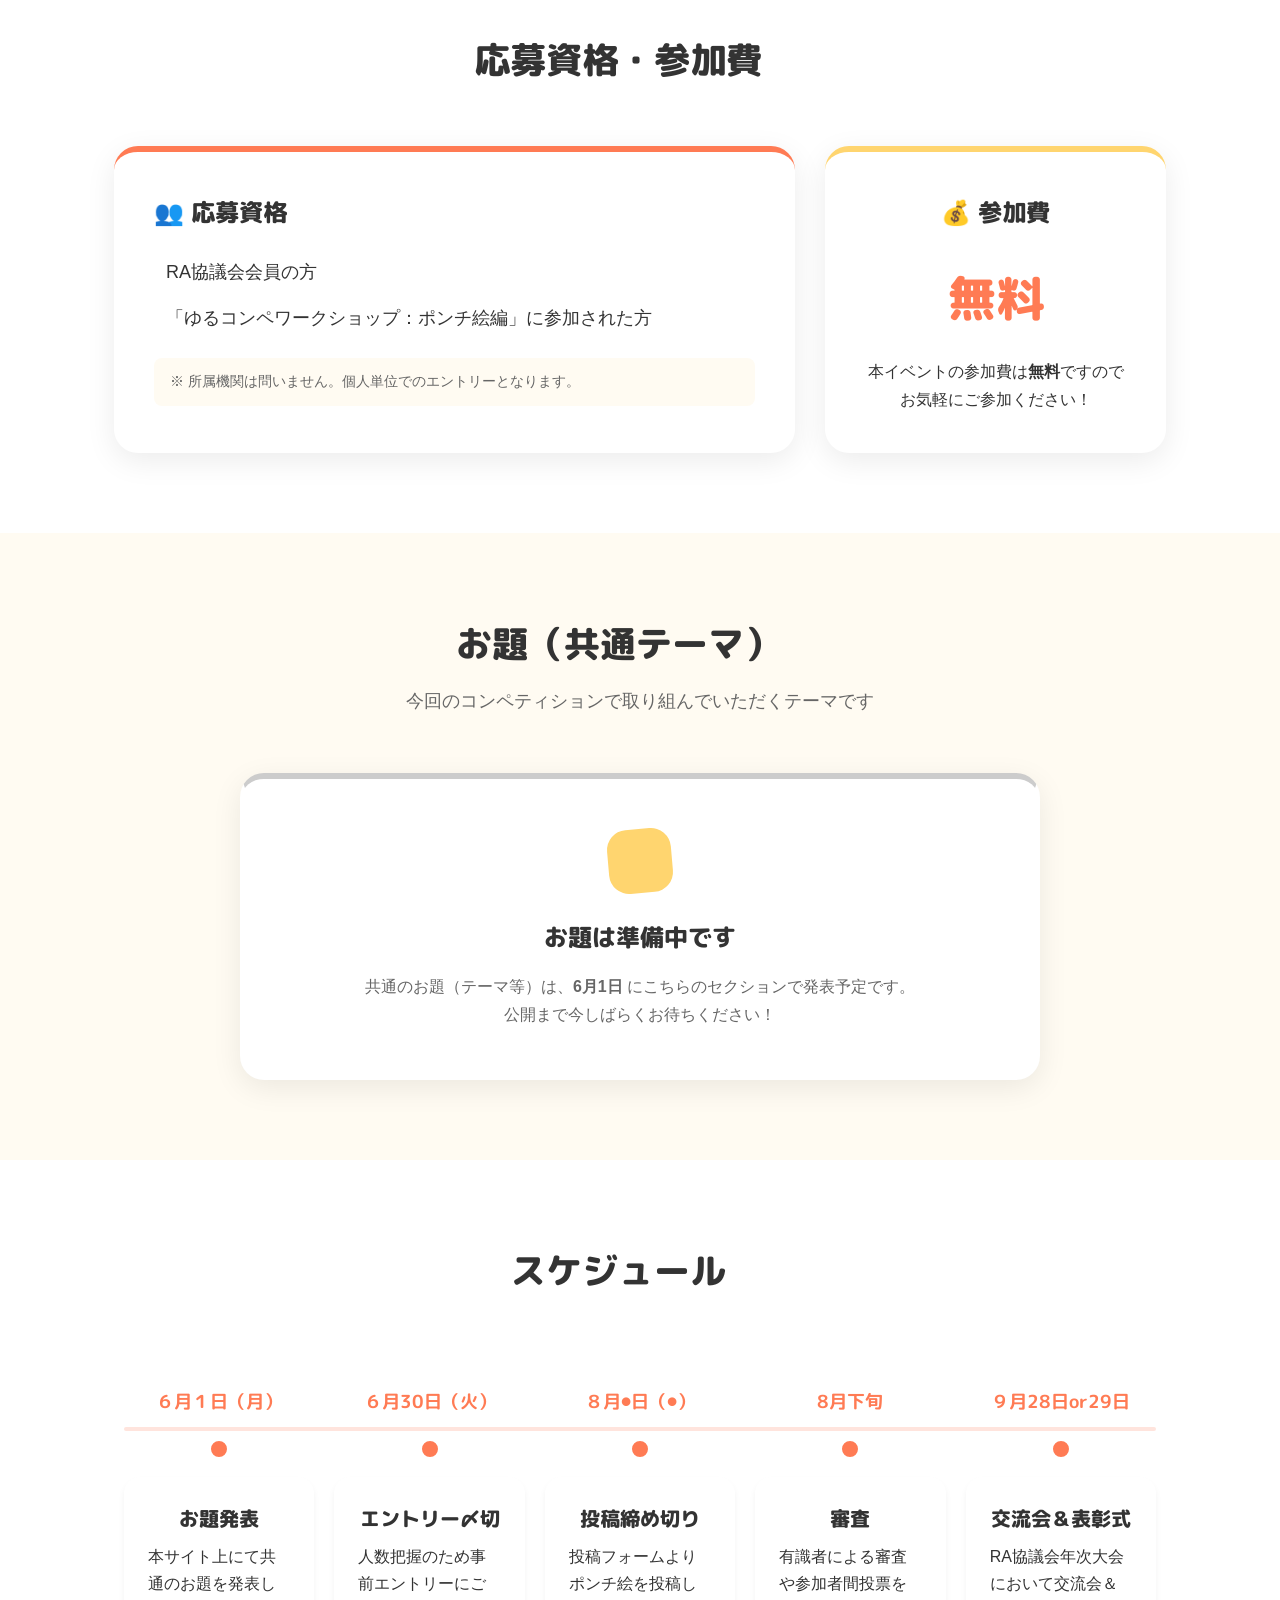
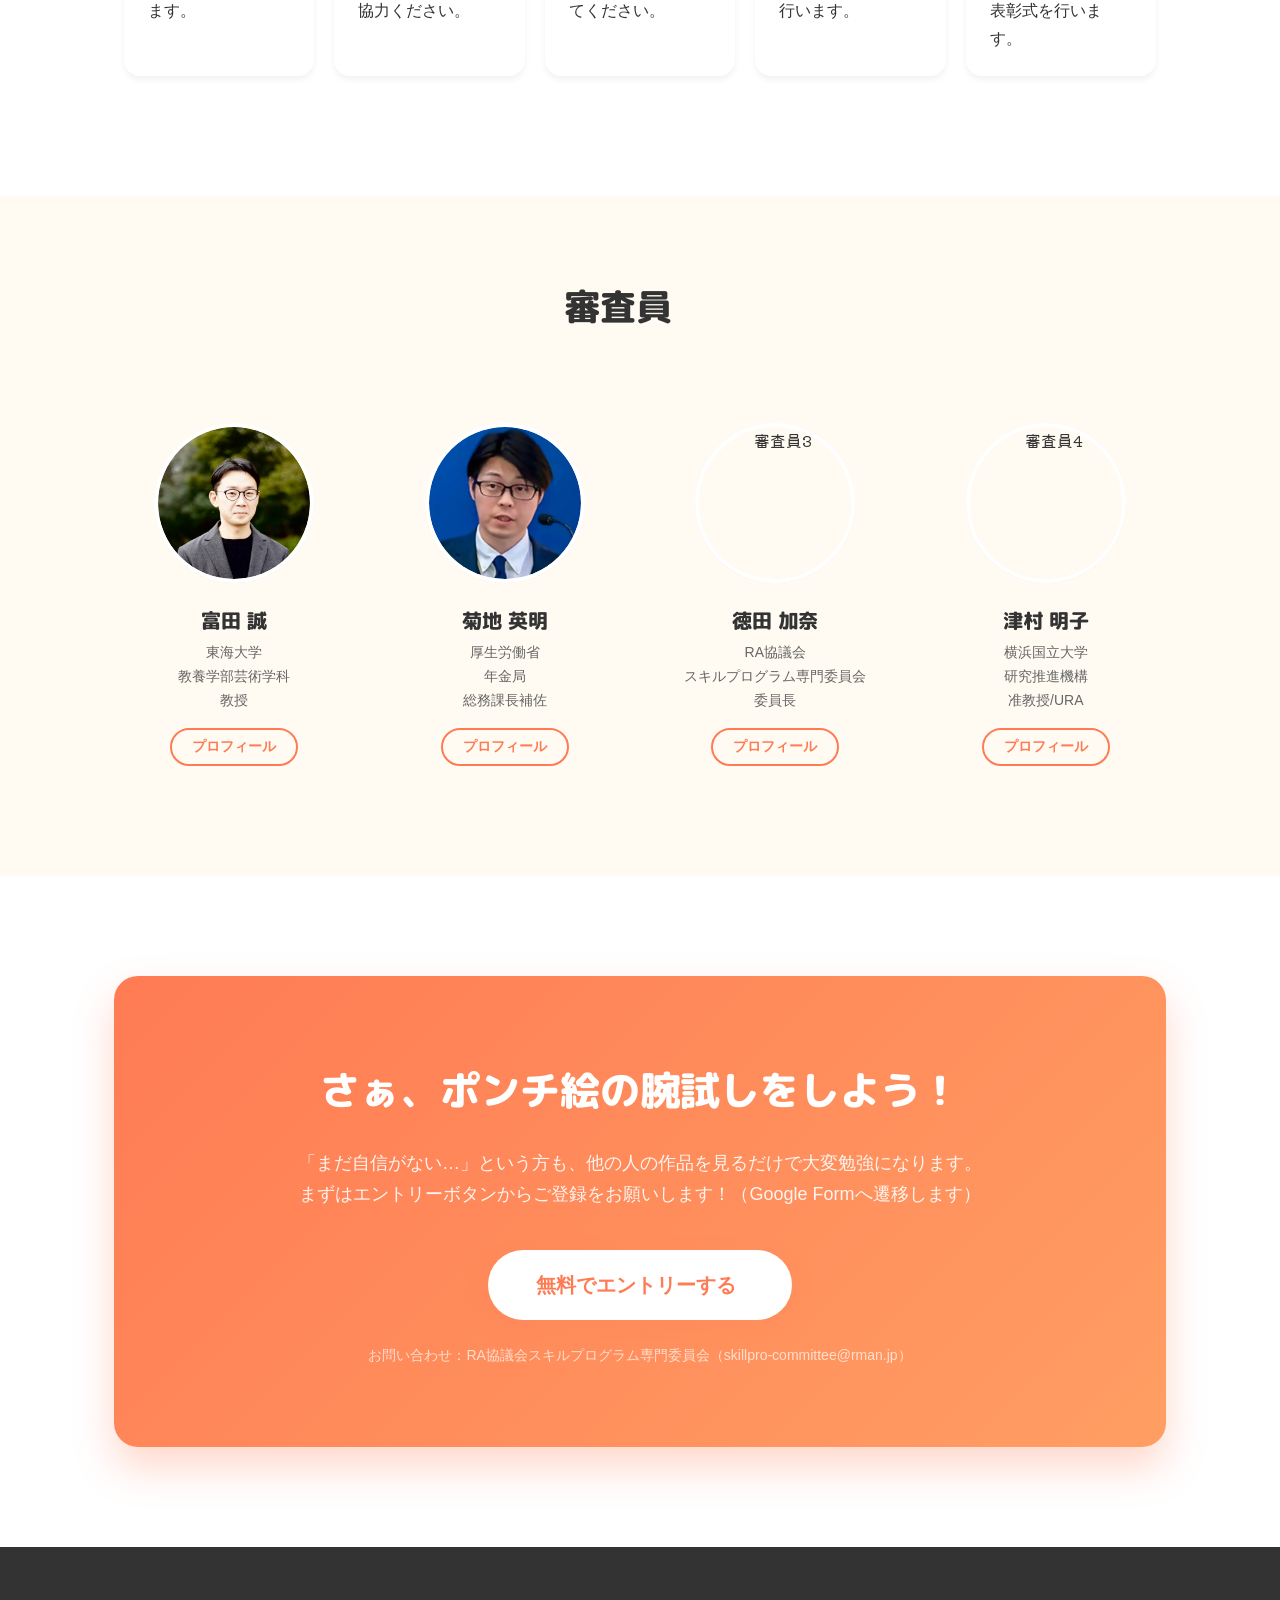
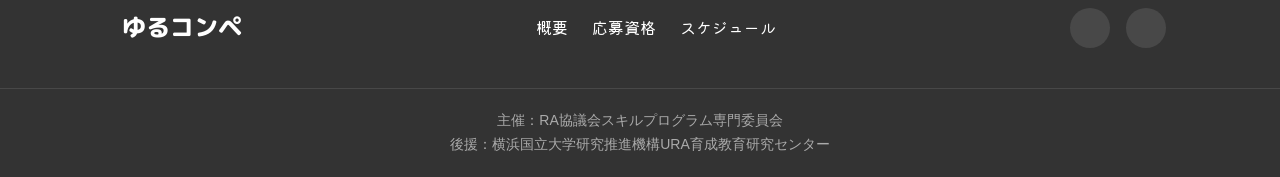
==== commit b1c1e646: "Add and display judge Kikuchi-san photo" ====
--- a/index.html
+++ b/index.html
@@ -296,7 +296,7 @@
                 </div>
                 <div class="judge-card">
                     <div class="judge-photo">
-                        <img src="https://ui-avatars.com/api/?name=Judge+2&background=93D5CC&color=328176&size=200"
+                        <img src="./assets/judge_kikuchi.jpeg"
                             alt="審査員2">
                     </div>
                     <h4>菊地 英明</h4>
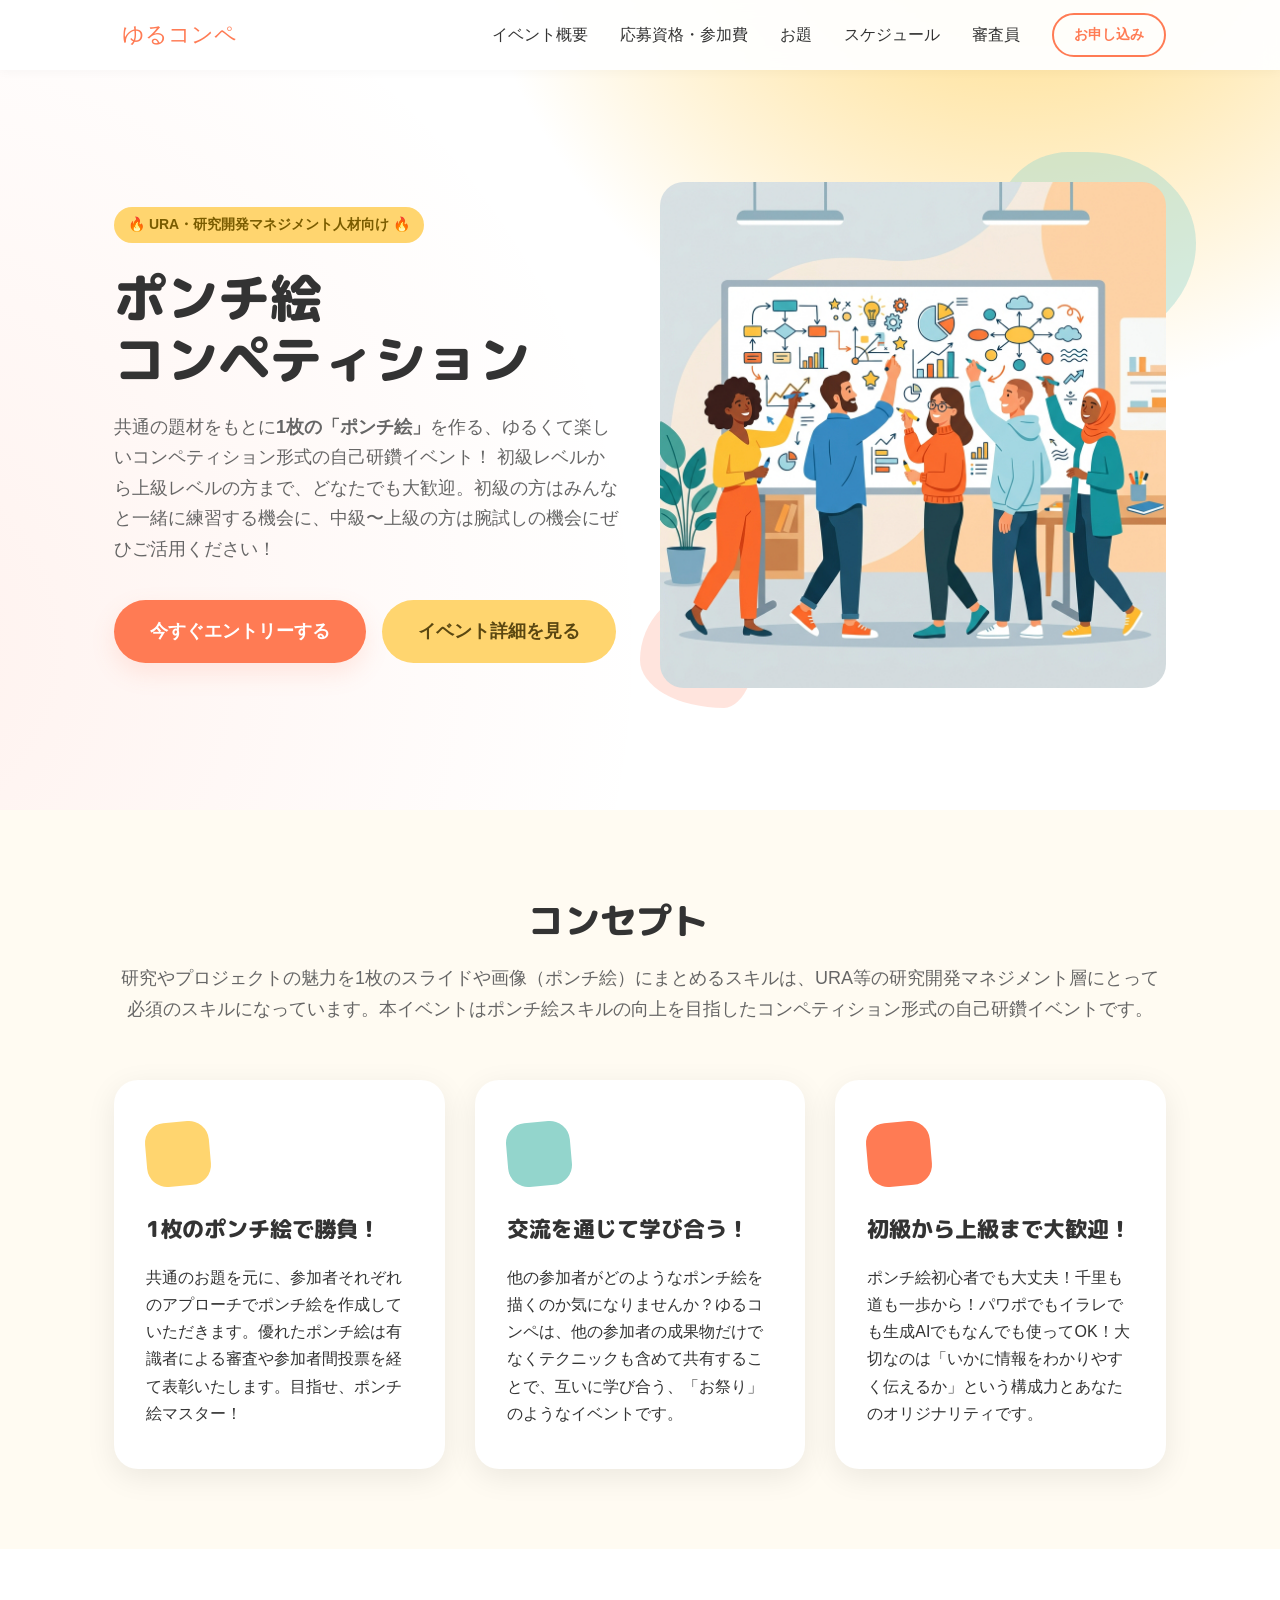
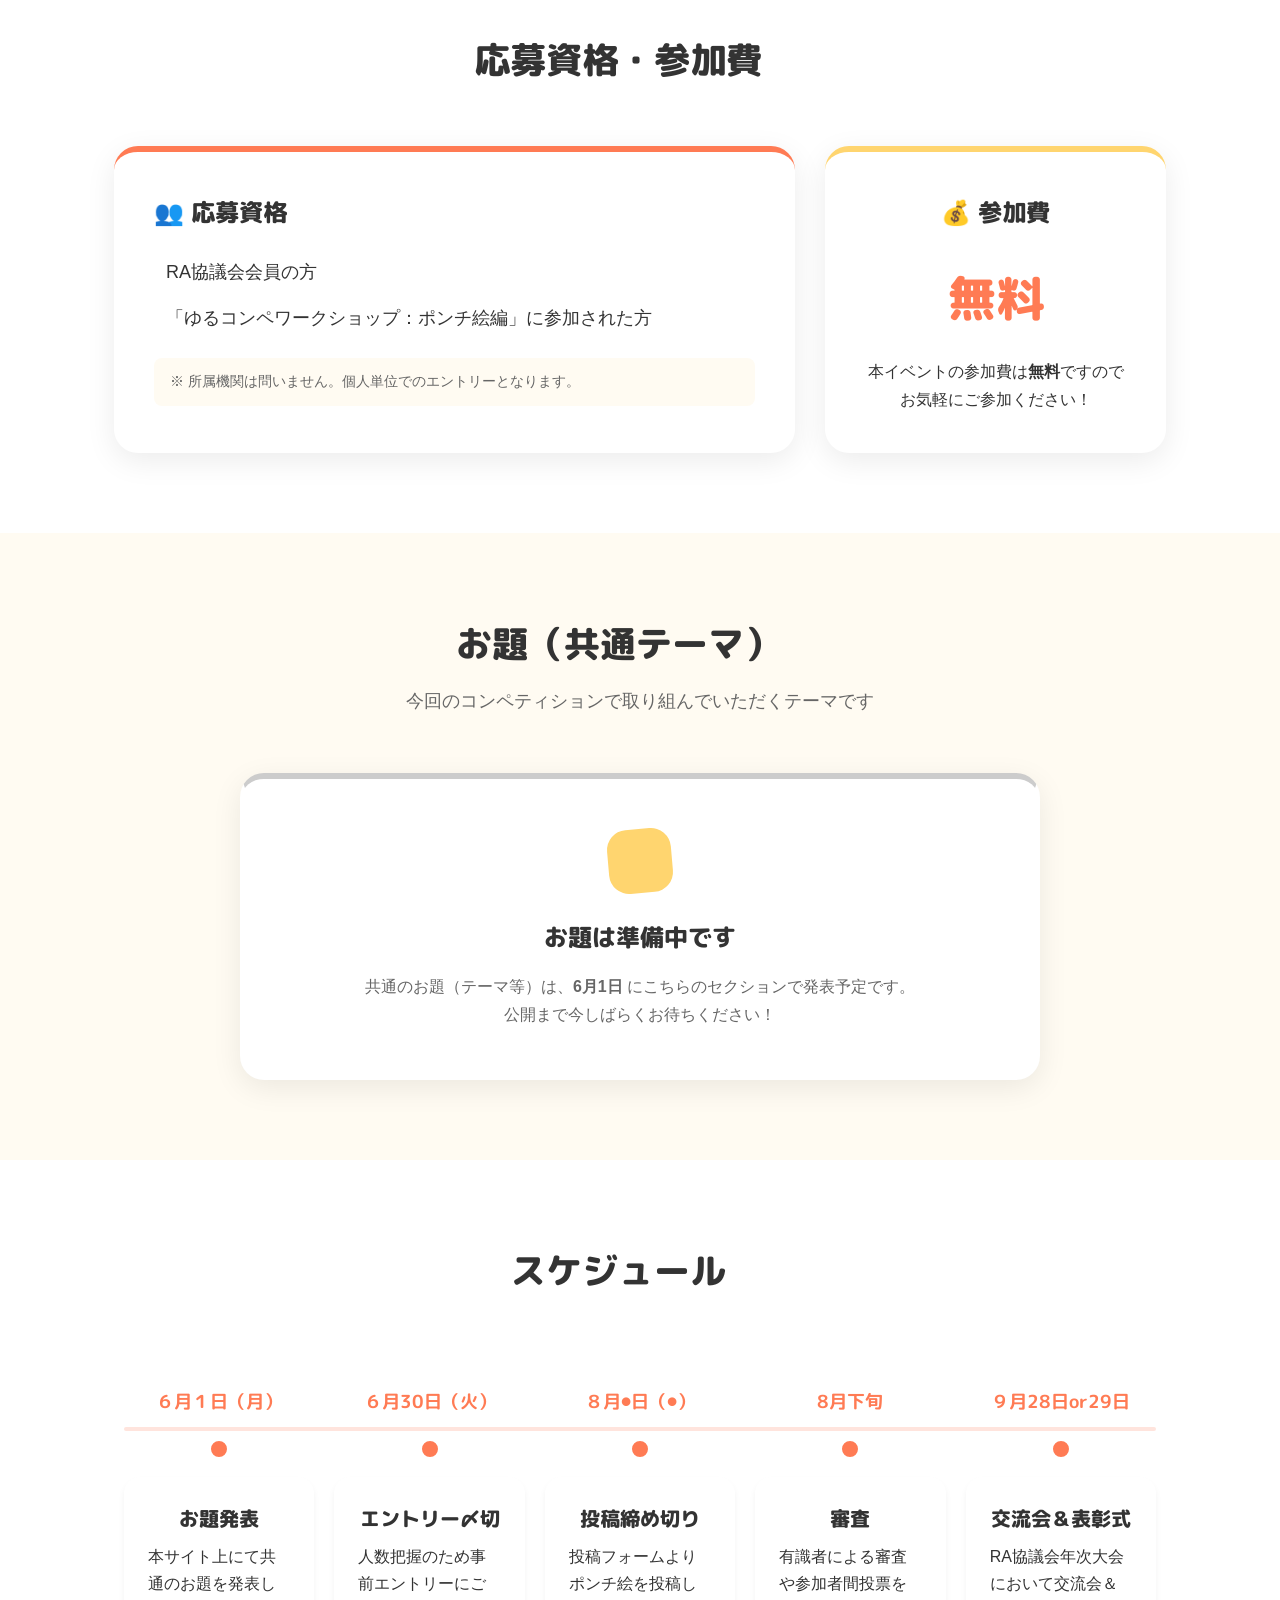
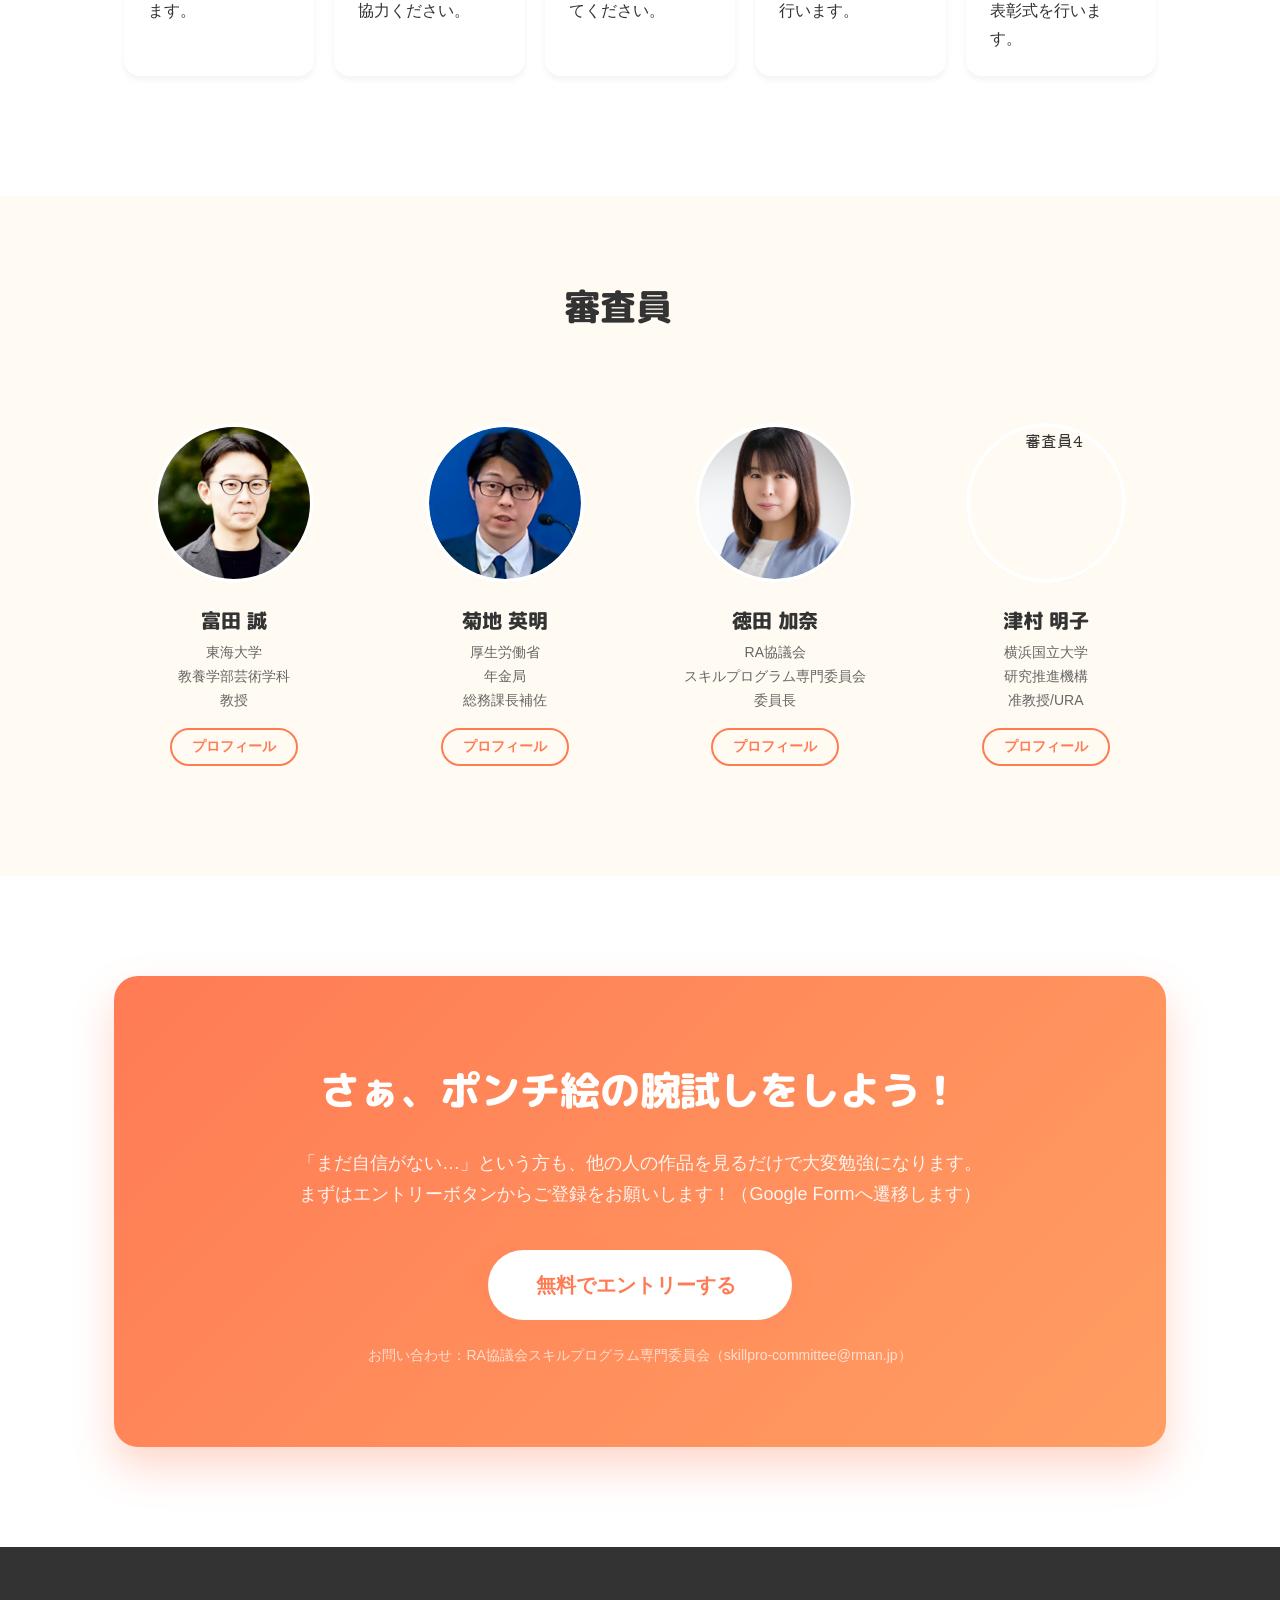
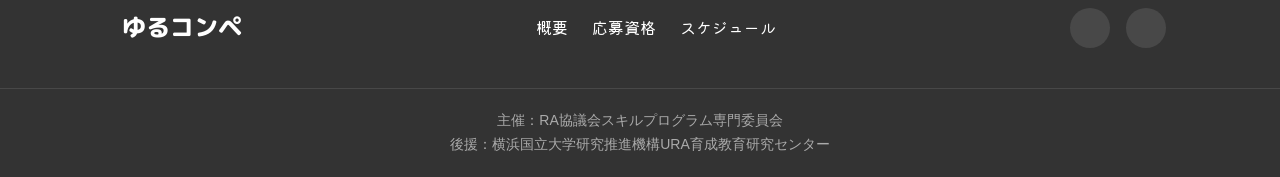
==== commit f74e7b85: "Add files via upload" ====
--- a/index.html
+++ b/index.html
@@ -296,8 +296,7 @@
                 </div>
                 <div class="judge-card">
                     <div class="judge-photo">
-                        <img src="./assets/judge_kikuchi.jpeg"
-                            alt="審査員2">
+                        <img src="./assets/judge_kikuchi.jpeg" alt="審査員2">
                     </div>
                     <h4>菊地 英明</h4>
                     <p class="judge-title">厚生労働省<br>年金局<br>総務課長補佐</p>
@@ -306,8 +305,7 @@
                 </div>
                 <div class="judge-card">
                     <div class="judge-photo">
-                        <img src="https://ui-avatars.com/api/?name=Judge+3&background=FFA2A2&color=B33D3D&size=200"
-                            alt="審査員3">
+                        <img src="./assets/judge_tokuda.jpg" alt="審査員3">
                     </div>
                     <h4>徳田 加奈</h4>
                     <p class="judge-title">RA協議会<br>スキルプログラム専門委員会<br>委員長</p>
--- a/style.css
+++ b/style.css
@@ -653,6 +653,10 @@
     border-radius: 50%;
 }
 
+img[src*="judge_tomita"] {
+    transform: scale(1.45) translateY(-2%);
+}
+
 .judge-title {
     font-size: 14px;
     color: var(--c-text-light);
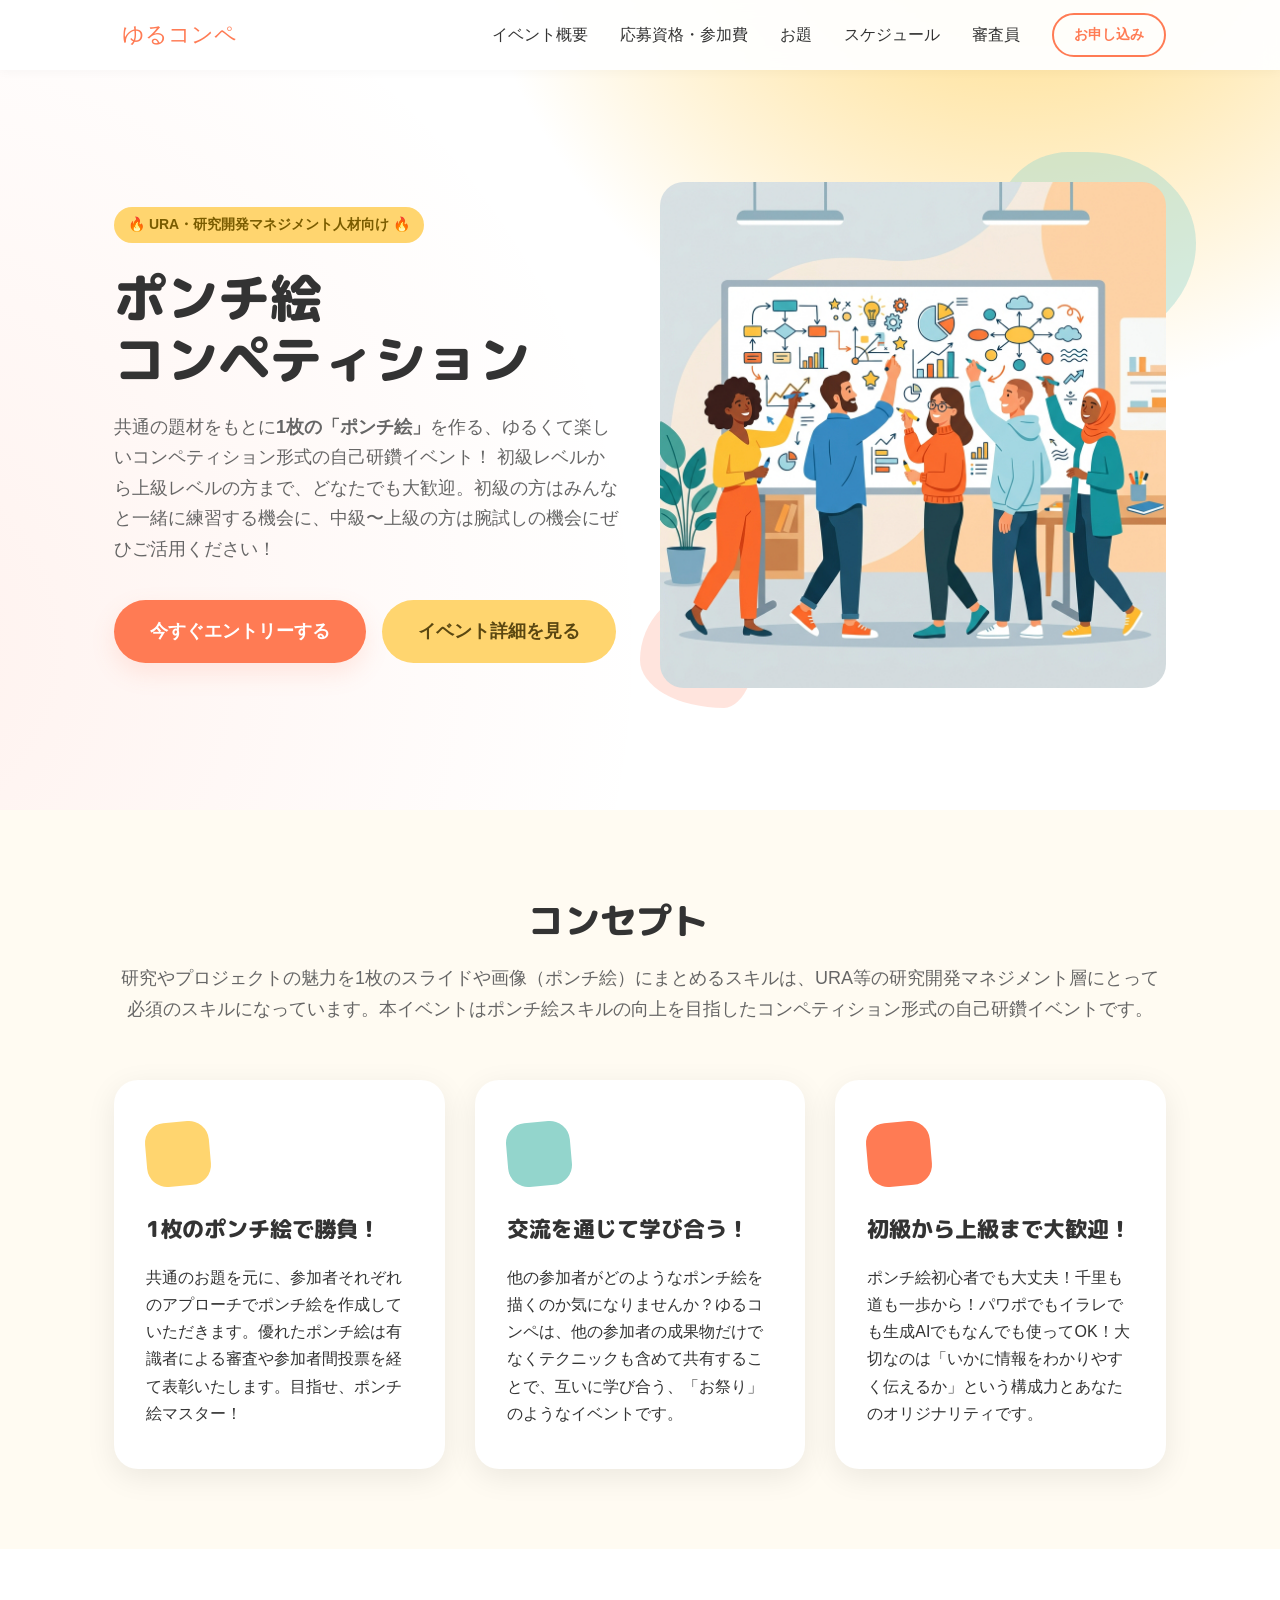
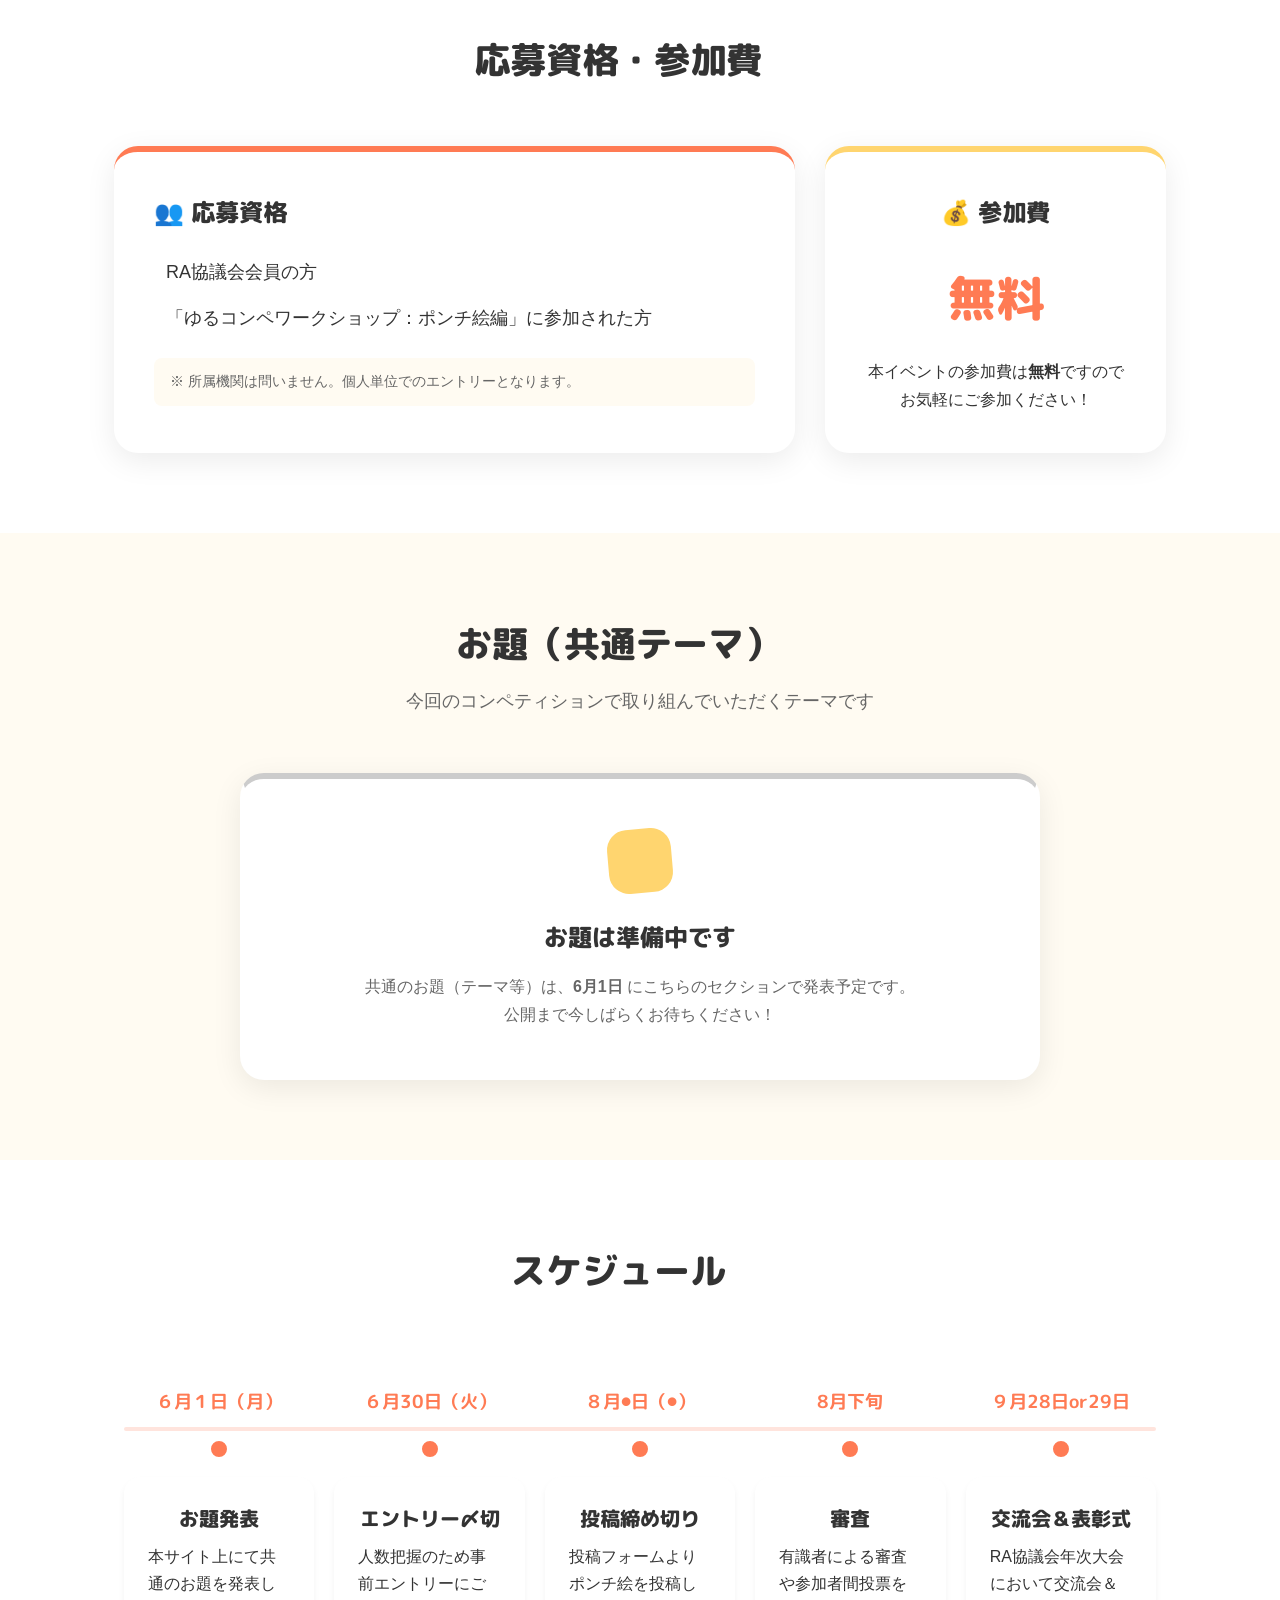
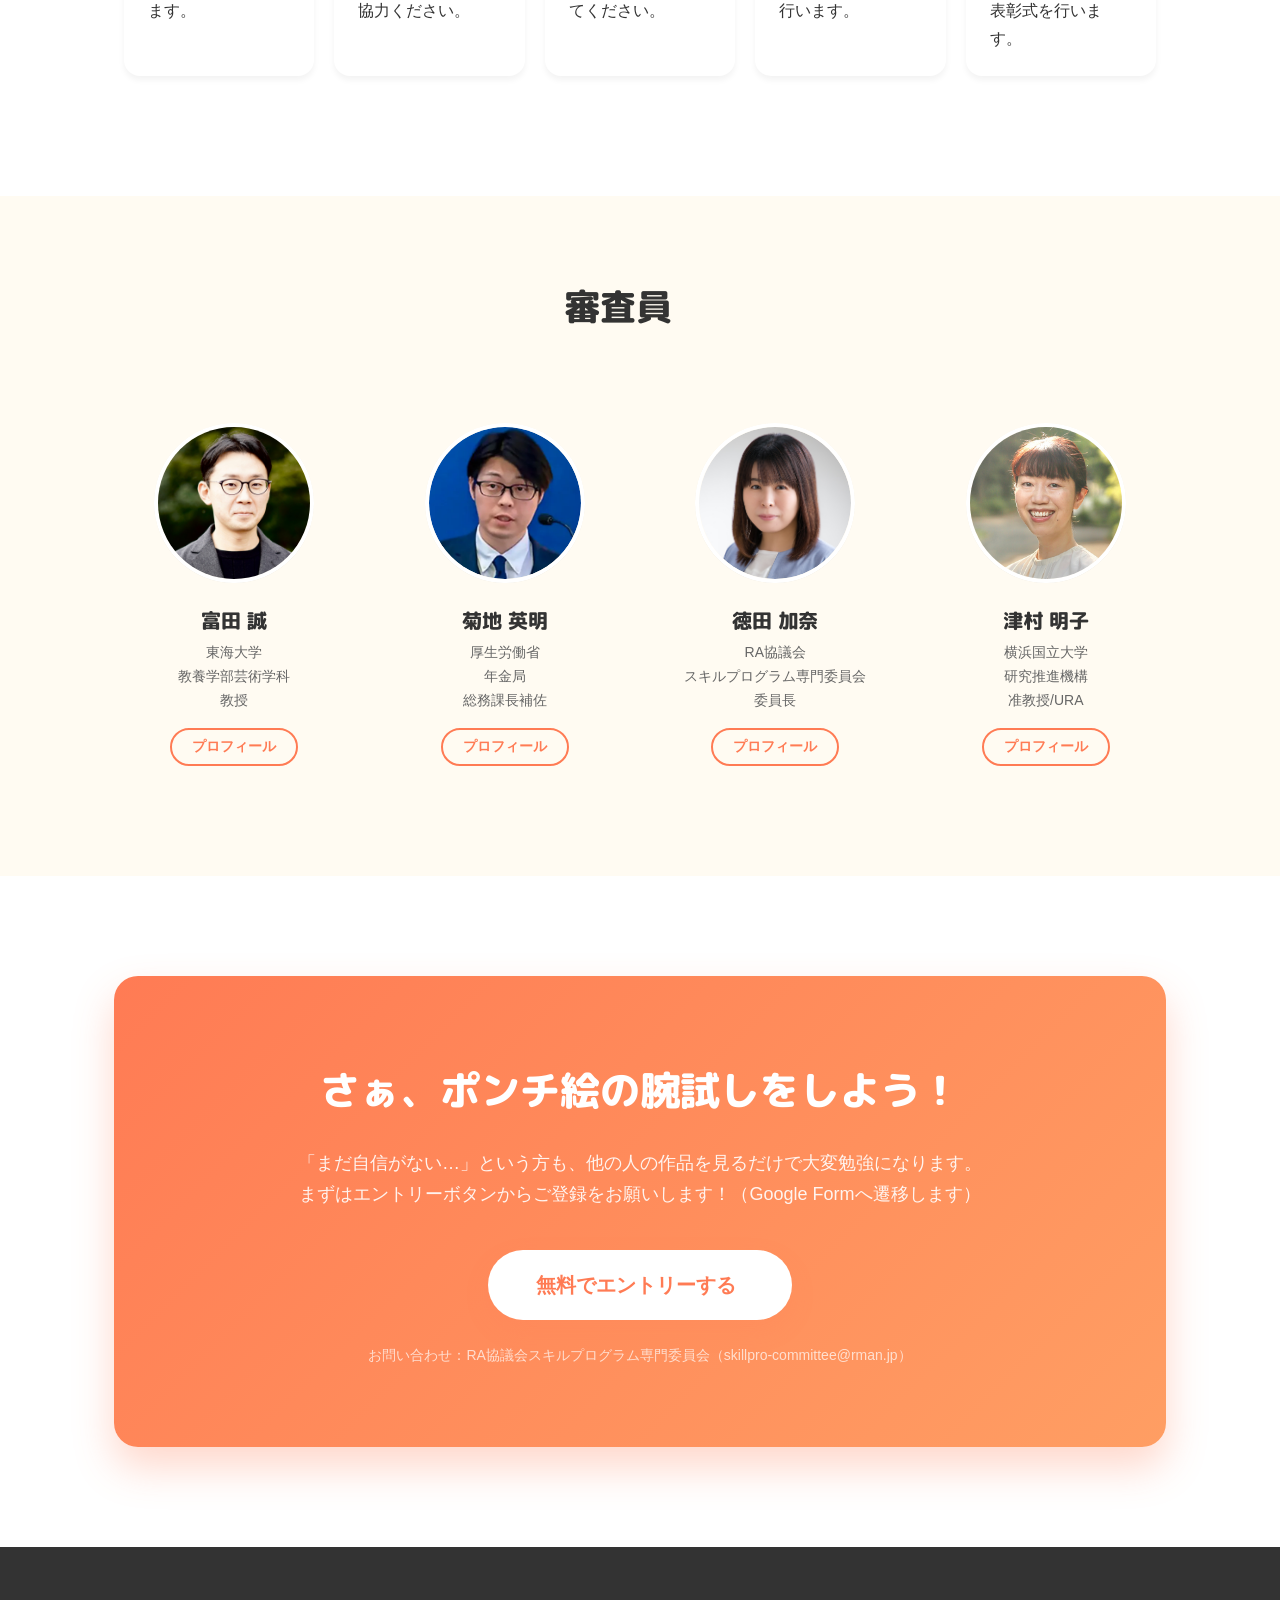
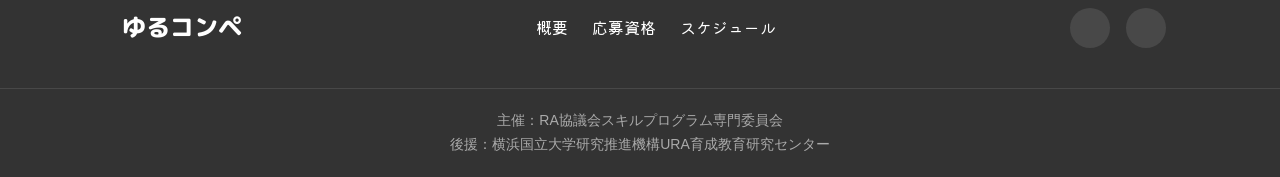
==== commit 9edc1287: "Add files via upload" ====
--- a/index.html
+++ b/index.html
@@ -314,8 +314,7 @@
                 </div>
                 <div class="judge-card">
                     <div class="judge-photo">
-                        <img src="https://ui-avatars.com/api/?name=Judge+4&background=FF7B54&color=FFF&size=200"
-                            alt="審査員4">
+                        <img src="./assets/judge_tsumura.jpg" alt="審査員4">
                     </div>
                     <h4>津村 明子</h4>
                     <p class="judge-title">横浜国立大学<br>研究推進機構<br>准教授/URA</p>
--- a/style.css
+++ b/style.css
@@ -5,30 +5,37 @@
 
 :root {
     /* Fun, pop color palette */
-    --c-primary: #FF7B54;    /* Orange */
+    --c-primary: #FF7B54;
+    /* Orange */
     --c-primary-dark: #E8633D;
-    --c-secondary: #FFD56F;  /* Yellow */
-    --c-tertiary: #93D5CC;   /* Soft Blue/Teal */
-    --c-quaternary: #FFA2A2; /* Soft Pink */
-    
-    --c-text: #333333;       /* Dark gray for readability */
-    --c-text-light: #666666; 
+    --c-secondary: #FFD56F;
+    /* Yellow */
+    --c-tertiary: #93D5CC;
+    /* Soft Blue/Teal */
+    --c-quaternary: #FFA2A2;
+    /* Soft Pink */
+
+    --c-text: #333333;
+    /* Dark gray for readability */
+    --c-text-light: #666666;
     --c-bg: #FFFFFF;
-    --c-bg-light: #FFFBF2;   /* Very soft yellow/cream */
-    
+    --c-bg-light: #FFFBF2;
+    /* Very soft yellow/cream */
+
     --c-border: #EEEEEE;
-    
+
     /* Round, friendly styling */
     --radius-sm: 8px;
     --radius-md: 16px;
     --radius-lg: 24px;
     --radius-pill: 50px;
-    
+
     /* Soft shadow to pop out elements */
     --shadow-sm: 0 4px 6px rgba(0, 0, 0, 0.05);
-    --shadow-md: 0 10px 25px rgba(255, 123, 84, 0.15); /* Orange tinted shadow */
+    --shadow-md: 0 10px 25px rgba(255, 123, 84, 0.15);
+    /* Orange tinted shadow */
     --shadow-card: 0 8px 30px rgba(0, 0, 0, 0.08);
-    
+
     /* Transitions */
     --trans: 0.3s cubic-bezier(0.25, 0.8, 0.25, 1);
 }
@@ -52,12 +59,23 @@
     overflow-x: hidden;
 }
 
-h1, h2, h3, h4, h5, .hero-title {
+h1,
+h2,
+h3,
+h4,
+h5,
+.hero-title {
     font-family: 'M PLUS Rounded 1c', sans-serif;
     font-weight: 800;
 }
 
-p, li, .badge, .logo, .nav-links a, .mobile-menu a, .btn {
+p,
+li,
+.badge,
+.logo,
+.nav-links a,
+.mobile-menu a,
+.btn {
     font-family: "Hiragino Kaku Gothic ProN", "Hiragino Sans", sans-serif;
 }
 
@@ -92,10 +110,25 @@
 }
 
 /* Colors Classes */
-.bg-yellow { background-color: var(--c-secondary); color: #B38600; }
-.bg-blue { background-color: var(--c-tertiary); color: #328176; }
-.bg-orange { background-color: var(--c-primary); color: #FFF; }
-.bg-pink { background-color: var(--c-quaternary); color: #B33D3D; }
+.bg-yellow {
+    background-color: var(--c-secondary);
+    color: #B38600;
+}
+
+.bg-blue {
+    background-color: var(--c-tertiary);
+    color: #328176;
+}
+
+.bg-orange {
+    background-color: var(--c-primary);
+    color: #FFF;
+}
+
+.bg-pink {
+    background-color: var(--c-quaternary);
+    color: #B33D3D;
+}
 
 /* Buttons */
 .btn {
@@ -176,7 +209,7 @@
     background-color: rgba(255, 255, 255, 0.95);
     backdrop-filter: blur(10px);
     z-index: 100;
-    box-shadow: 0 2px 10px rgba(0,0,0,0.03);
+    box-shadow: 0 2px 10px rgba(0, 0, 0, 0.03);
 }
 
 .nav-container {
@@ -245,7 +278,7 @@
     display: flex;
     flex-direction: column;
     gap: 16px;
-    box-shadow: 0 10px 15px rgba(0,0,0,0.05);
+    box-shadow: 0 10px 15px rgba(0, 0, 0, 0.05);
     transform: translateY(-150%);
     transition: var(--trans);
     z-index: 99;
@@ -279,7 +312,7 @@
 
 .bg-wave {
     background: radial-gradient(circle at 80% -20%, var(--c-secondary), transparent 40%),
-                radial-gradient(circle at -10% 80%, rgba(255, 123, 84, 0.1), transparent 50%);
+        radial-gradient(circle at -10% 80%, rgba(255, 123, 84, 0.1), transparent 50%);
 }
 
 .hero-container {
@@ -346,8 +379,13 @@
 }
 
 @keyframes bounceSlow {
-    0% { transform: translateY(0); }
-    100% { transform: translateY(-15px); }
+    0% {
+        transform: translateY(0);
+    }
+
+    100% {
+        transform: translateY(-15px);
+    }
 }
 
 /* Abstract Shapes in Hero */
@@ -380,10 +418,21 @@
 }
 
 @keyframes morph {
-    0% { border-radius: 40% 60% 70% 30% / 40% 50% 60% 50%; }
-    34% { border-radius: 70% 30% 50% 50% / 30% 30% 70% 70%; }
-    67% { border-radius: 100% 60% 60% 100% / 100% 100% 60% 60%; }
-    100% { border-radius: 40% 60% 70% 30% / 40% 50% 60% 50%; }
+    0% {
+        border-radius: 40% 60% 70% 30% / 40% 50% 60% 50%;
+    }
+
+    34% {
+        border-radius: 70% 30% 50% 50% / 30% 30% 70% 70%;
+    }
+
+    67% {
+        border-radius: 100% 60% 60% 100% / 100% 100% 60% 60%;
+    }
+
+    100% {
+        border-radius: 40% 60% 70% 30% / 40% 50% 60% 50%;
+    }
 }
 
 /* Section Common */
@@ -525,10 +574,12 @@
 .timeline::-webkit-scrollbar {
     height: 8px;
 }
+
 .timeline::-webkit-scrollbar-track {
     background: var(--c-bg-light);
     border-radius: 8px;
 }
+
 .timeline::-webkit-scrollbar-thumb {
     background-color: var(--c-primary);
     border-radius: 8px;
@@ -555,8 +606,7 @@
     flex-direction: column;
 }
 
-.timeline-item:last-child {
-}
+.timeline-item:last-child {}
 
 .timeline-dot {
     position: absolute;
@@ -623,7 +673,7 @@
     font-size: 32px;
     font-family: 'M PLUS Rounded 1c', sans-serif;
     font-weight: 800;
-    box-shadow: 0 8px 15px rgba(0,0,0,0.1);
+    box-shadow: 0 8px 15px rgba(0, 0, 0, 0.1);
 }
 
 .judge-card h4 {
@@ -637,7 +687,7 @@
     border-radius: 50%;
     margin: 0 auto 20px;
     overflow: hidden;
-    box-shadow: 0 8px 15px rgba(0,0,0,0.1);
+    box-shadow: 0 8px 15px rgba(0, 0, 0, 0.1);
     border: 4px solid #fff;
     background-color: var(--c-bg-light);
     flex-shrink: 0;
@@ -656,6 +706,19 @@
 img[src*="judge_tomita"] {
     transform: scale(1.45) translateY(-2%);
 }
+
+img[src*="judge_tsumura"] {
+    transform: scale(2.6);
+    transform-origin: 52% 10%;
+}
+
+img[src*="judge_tokuda"] {
+    width: 100%;
+    height: 100%;
+    object-fit: cover;
+    object-position: center 20%;
+}
+
 
 .judge-title {
     font-size: 14px;
@@ -759,7 +822,7 @@
     width: 40px;
     height: 40px;
     border-radius: 50%;
-    background-color: rgba(255,255,255,0.1);
+    background-color: rgba(255, 255, 255, 0.1);
 }
 
 .socials a:hover {
@@ -769,7 +832,7 @@
 .footer-bottom {
     text-align: center;
     padding-top: 20px;
-    border-top: 1px solid rgba(255,255,255,0.1);
+    border-top: 1px solid rgba(255, 255, 255, 0.1);
     font-size: 14px;
     color: #AAAAAA;
 }
@@ -780,22 +843,41 @@
         grid-template-columns: 1fr;
         text-align: center;
     }
-    .hero-title { font-size: 44px; }
-    .hero-actions { justify-content: center; }
-    
+
+    .hero-title {
+        font-size: 44px;
+    }
+
+    .hero-actions {
+        justify-content: center;
+    }
+
     .rules-container {
         grid-template-columns: 1fr;
     }
 }
 
 @media (max-width: 768px) {
-    .nav-links { display: none; }
-    .menu-btn { display: block; }
-    
-    .section { padding: 60px 0; }
-    .cta-box { padding: 60px 20px; }
-    .cta-box h2 { font-size: 32px; }
-    
+    .nav-links {
+        display: none;
+    }
+
+    .menu-btn {
+        display: block;
+    }
+
+    .section {
+        padding: 60px 0;
+    }
+
+    .cta-box {
+        padding: 60px 20px;
+    }
+
+    .cta-box h2 {
+        font-size: 32px;
+    }
+
     .footer-content {
         flex-direction: column;
         text-align: center;
@@ -910,4 +992,4 @@
     color: var(--c-primary-dark);
     text-decoration-style: solid;
     background-color: var(--c-bg-light);
-}
+}
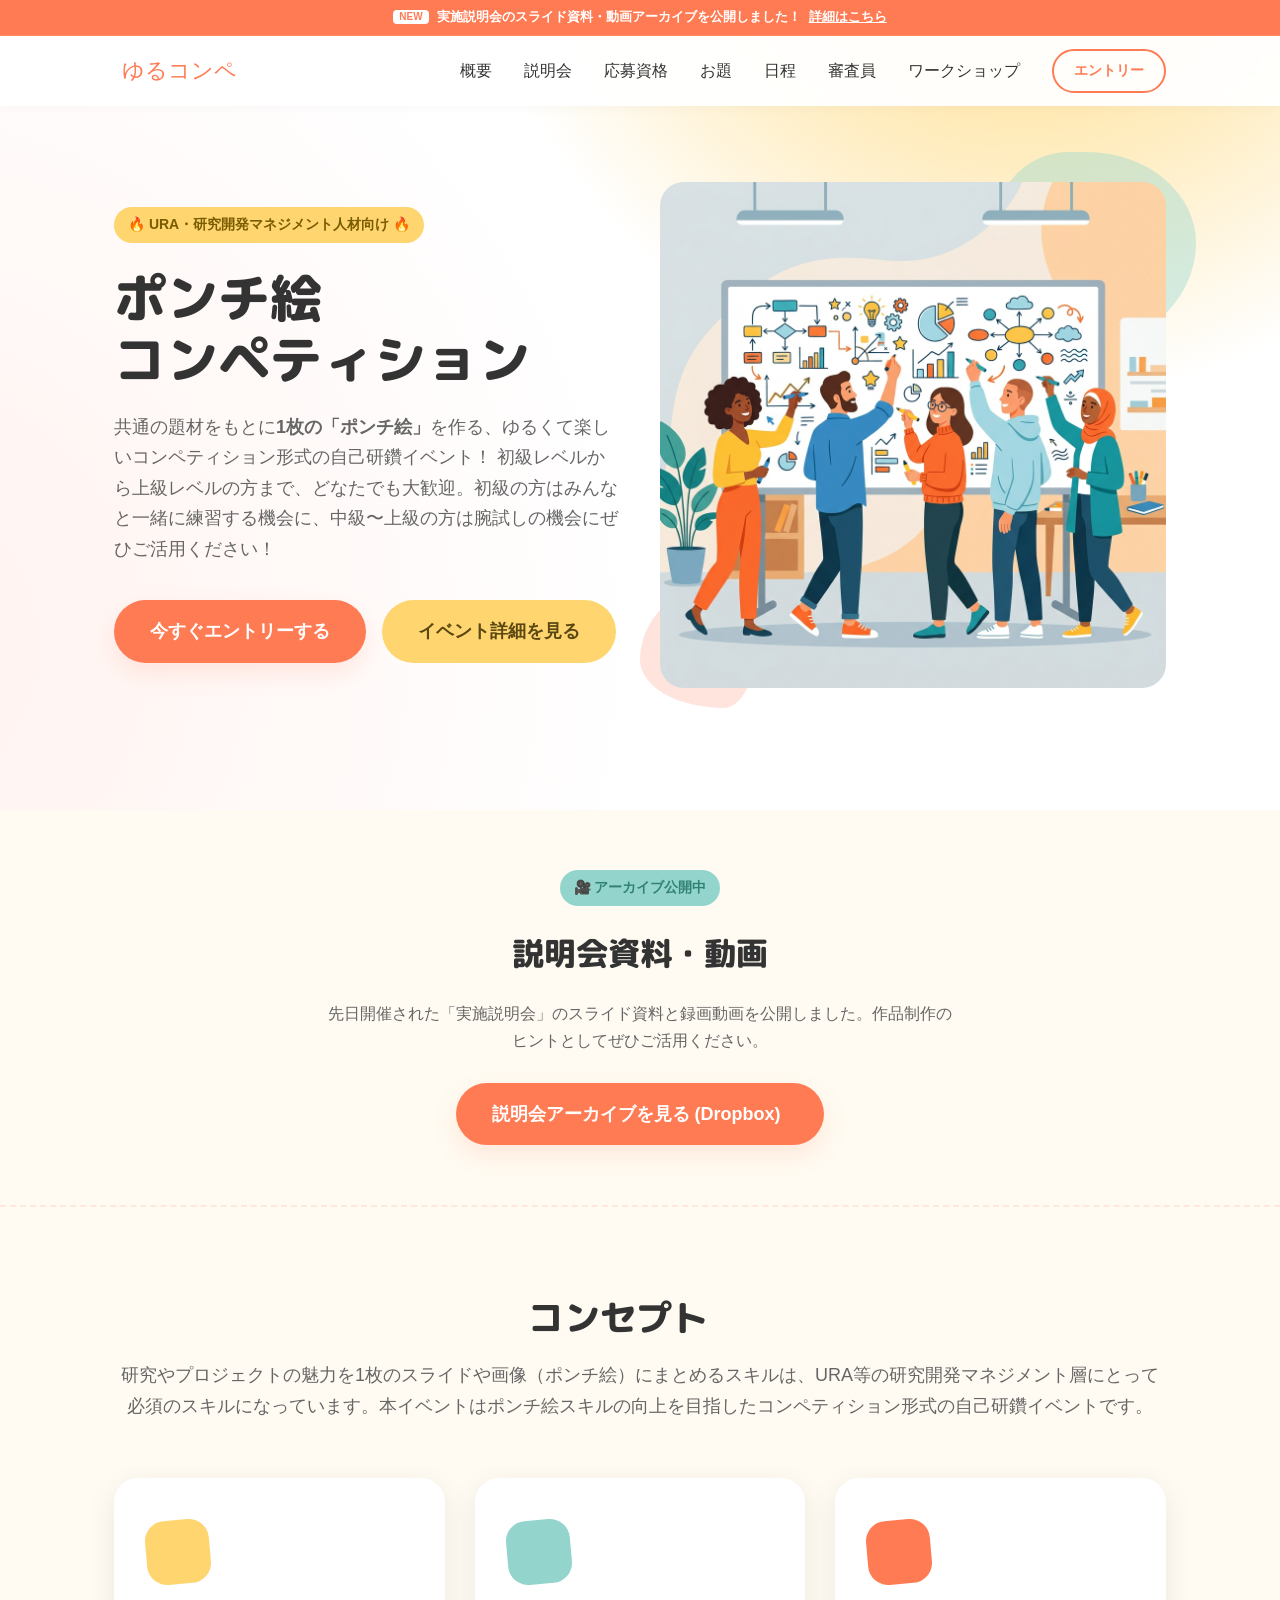
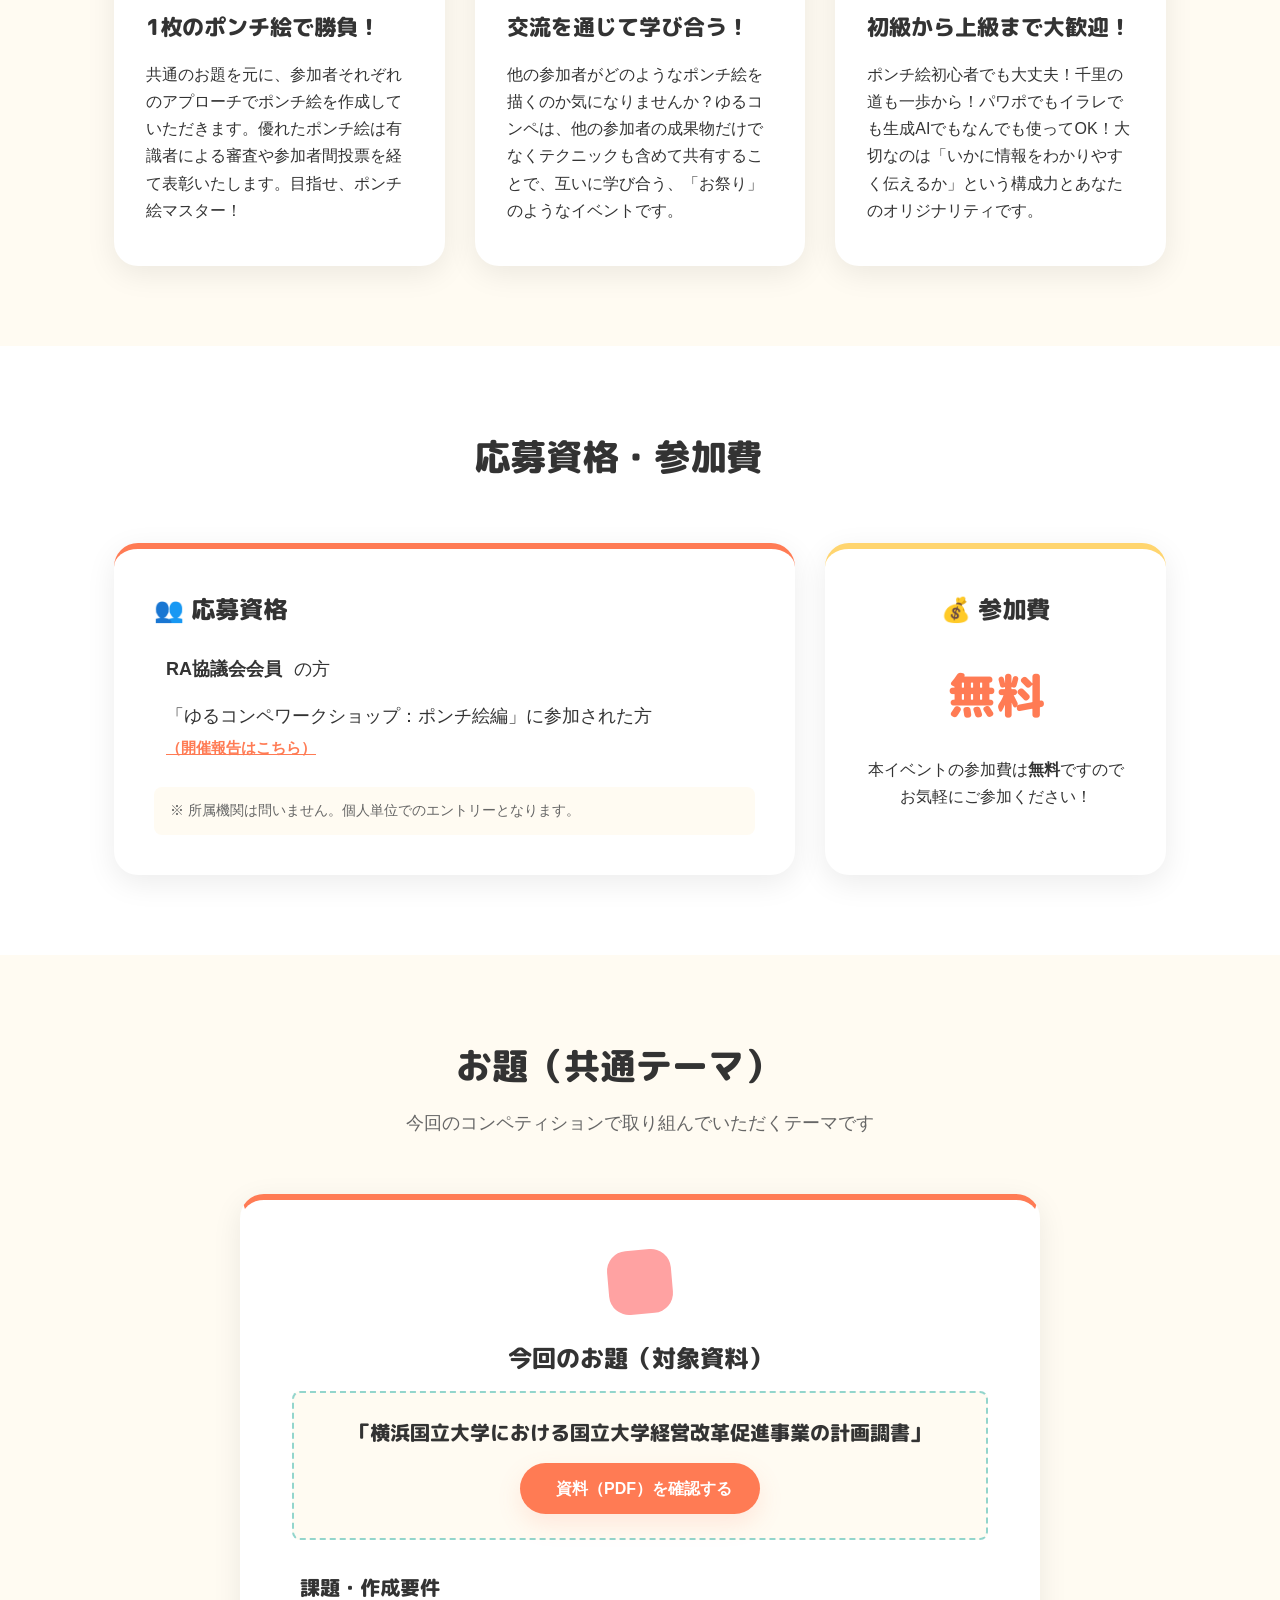
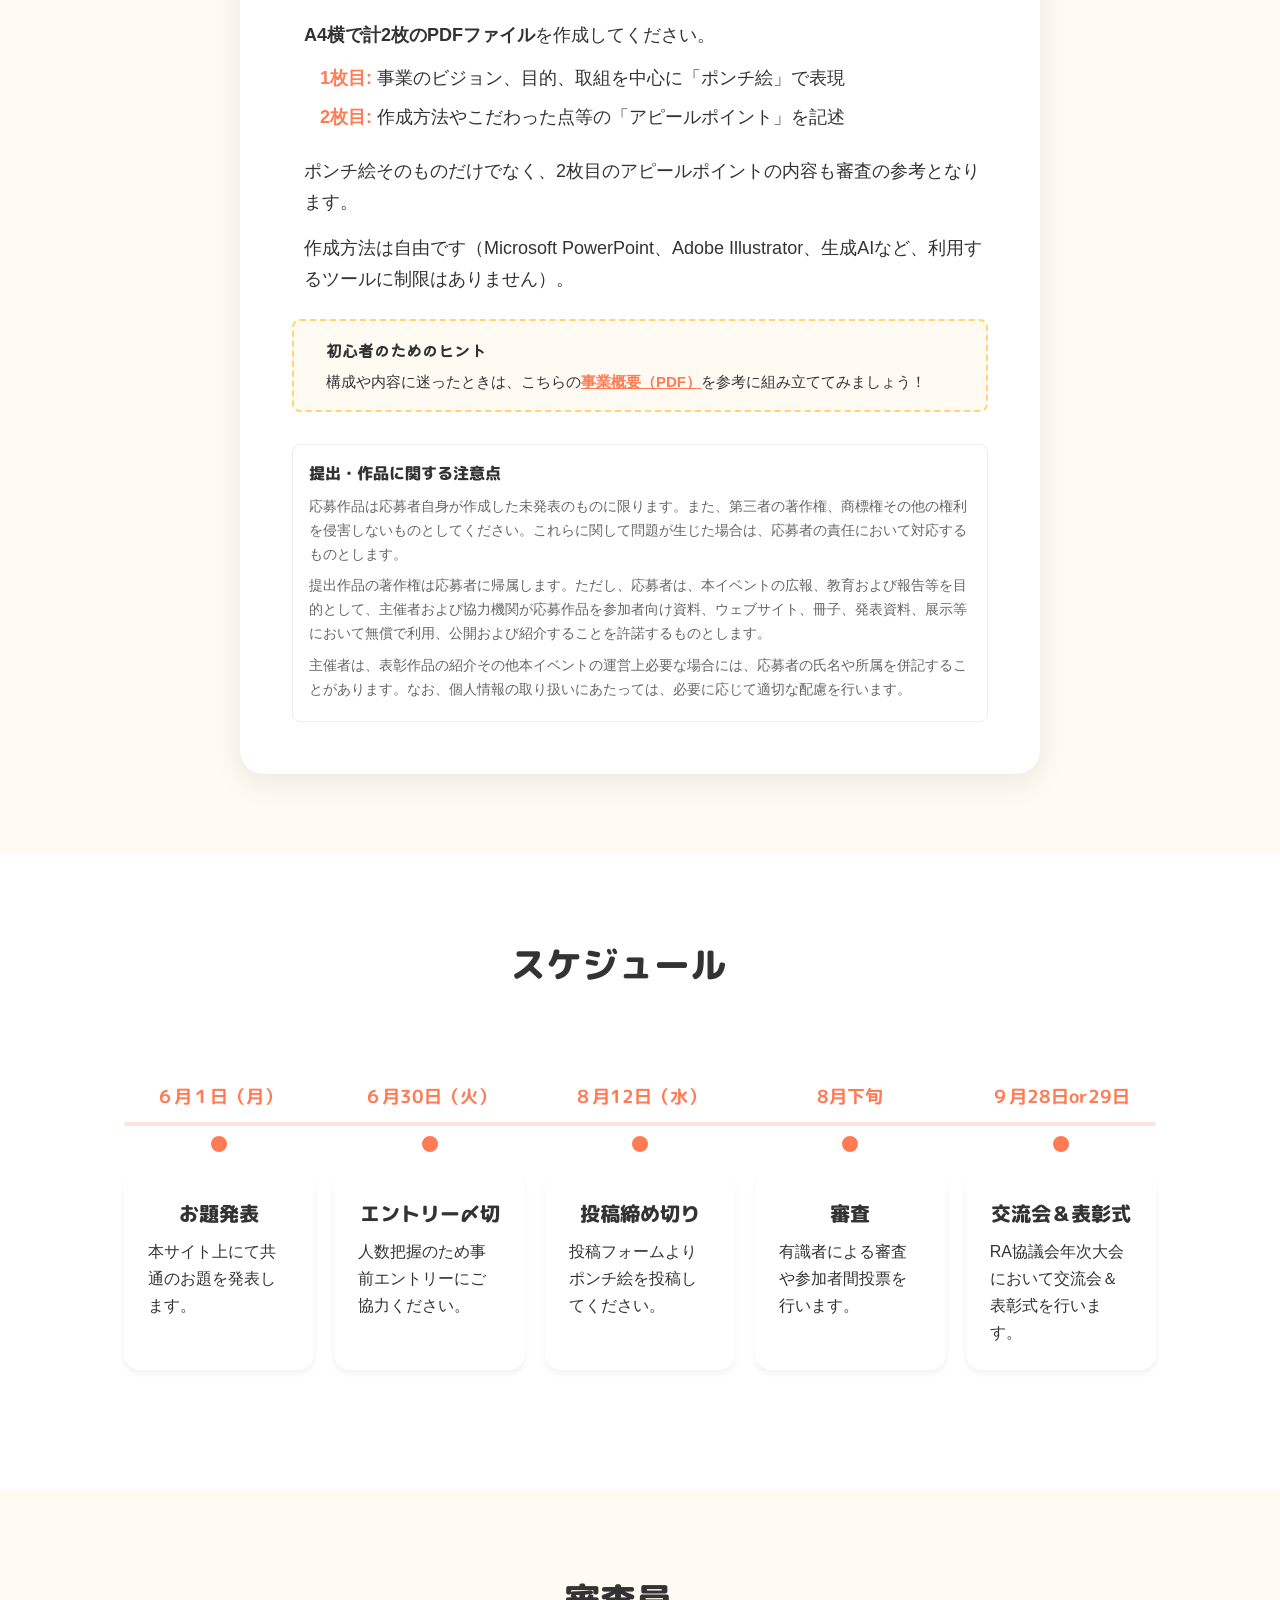
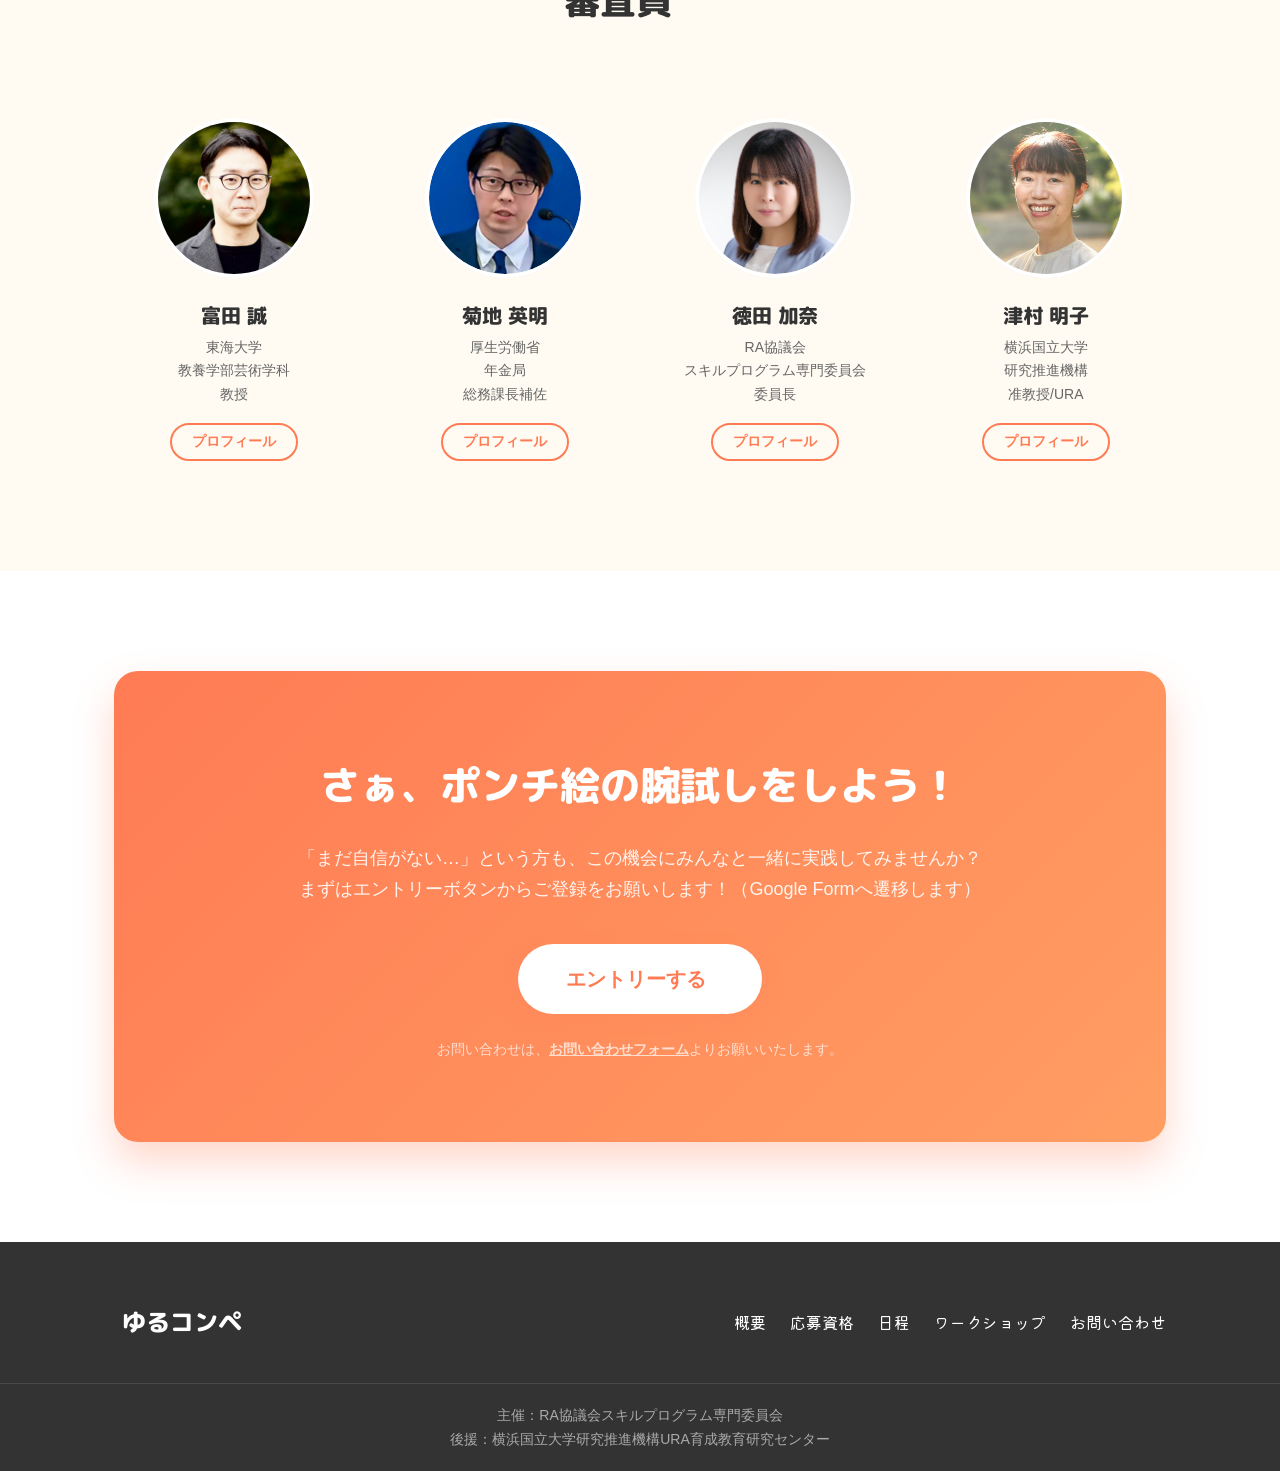
==== commit 9c2f9208: "Add files via upload" ====
--- a/index.html
+++ b/index.html
@@ -6,6 +6,22 @@
     <meta name="viewport" content="width=device-width, initial-scale=1.0">
     <title>ポンチ絵コンペティション | URA等の研究開発マネジメント向けイベント</title>
     <meta name="description" content="ポンチ絵コンペティション開催！共通の題材をもとに1枚のポンチ絵を作成し、表現力を競い合うポップで楽しいイベントです。URA等の研究開発マネジメント人材大歓迎！">
+
+    <!-- OGP (Open Graph Protocol) Tags for Facebook/SNS sharing -->
+    <meta property="og:title" content="ポンチ絵コンペティション | URA等の研究開発マネジメント向けイベント">
+    <meta property="og:description"
+        content="ポンチ絵コンペティション開催！共通の題材をもとに1枚のポンチ絵を作成し、表現力を競い合うポップで楽しいイベントです。URA等の研究開発マネジメント人材大歓迎！">
+    <meta property="og:image" content="https://takuyak0625.github.io/Yuru-Competition/assets/yuru_ponchi.png">
+    <meta property="og:url" content="https://takuyak0625.github.io/Yuru-Competition/">
+    <meta property="og:type" content="website">
+    <meta property="og:site_name" content="ゆるコンペ">
+
+    <!-- Twitter Card Tags -->
+    <meta name="twitter:card" content="summary_large_image">
+    <meta name="twitter:title" content="ポンチ絵コンペティション | URA等の研究開発マネジメント向けイベント">
+    <meta name="twitter:description"
+        content="ポンチ絵コンペティション開催！共通の題材をもとに1枚のポンチ絵を作成し、表現力を競い合うポップで楽しいイベントです。URA等の研究開発マネジメント人材大歓迎！">
+    <meta name="twitter:image" content="https://takuyak0625.github.io/Yuru-Competition/assets/yuru_ponchi.png">
 
     <!-- Google Fonts: Pop and rounded -->
     <link rel="preconnect" href="https://fonts.googleapis.com">
@@ -25,18 +41,28 @@
 
     <!-- Header / Navbar -->
     <header class="header">
+        <div class="top-announcement">
+            <div class="container announcement-container">
+                <span class="announcement-badge">NEW</span>
+                <span class="announcement-text">実施説明会のスライド資料・動画アーカイブを公開しました！</span>
+                <a href="#archive" class="announcement-link">詳細はこちら <i data-lucide="arrow-right"
+                        style="width: 12px; height: 12px; vertical-align: middle;"></i></a>
+            </div>
+        </div>
         <div class="container nav-container">
             <a href="#" class="logo">
                 <i data-lucide="pen-tool"></i>
                 ゆるコンペ
             </a>
             <nav class="nav-links">
-                <a href="#about">イベント概要</a>
-                <a href="#rules">応募資格・参加費</a>
+                <a href="#about">概要</a>
+                <a href="#archive">説明会</a>
+                <a href="#rules">応募資格</a>
                 <a href="#theme">お題</a>
-                <a href="#schedule">スケジュール</a>
+                <a href="#schedule">日程</a>
                 <a href="#judges">審査員</a>
-                <a href="#apply" class="btn btn-sm btn-outline">お申し込み</a>
+                <a href="workshop/index.html">ワークショップ</a>
+                <a href="#apply" class="btn btn-sm btn-outline">エントリー</a>
             </nav>
             <button class="menu-btn" aria-label="Menu" id="menuToggle">
                 <i data-lucide="menu"></i>
@@ -46,12 +72,14 @@
 
     <!-- Mobile Menu -->
     <div class="mobile-menu" id="mobileMenu">
-        <a href="#about">イベント概要</a>
-        <a href="#rules">応募資格・参加費</a>
+        <a href="#about">概要</a>
+        <a href="#archive">説明会</a>
+        <a href="#rules">応募資格</a>
         <a href="#theme">お題</a>
-        <a href="#schedule">スケジュール</a>
+        <a href="#schedule">日程</a>
         <a href="#judges">審査員</a>
-        <a href="#apply" class="btn btn-primary">お申し込み</a>
+        <a href="workshop/index.html">ワークショップ</a>
+        <a href="#apply" class="btn btn-primary">エントリー</a>
     </div>
 
     <!-- Hero Section -->
@@ -79,6 +107,21 @@
         </div>
     </section>
 
+    <!-- Explanatory Meeting Archive Section -->
+    <section id="archive" class="section-archive">
+        <div class="container">
+            <div class="archive-simple-content animate-fade-in">
+                <span class="badge badge-archive-simple">🎥 アーカイブ公開中</span>
+                <h2>説明会資料・動画 <i data-lucide="presentation" class="icon-inline"></i></h2>
+                <p>先日開催された「実施説明会」のスライド資料と録画動画を公開しました。作品制作のヒントとしてぜひご活用ください。</p>
+                <a href="https://www.dropbox.com/scl/fo/8bowk5b487u7ny4cewzrl/APWYStRfER568LuGBSQzhY0?rlkey=g7xrlwrfufiqhjvp84kgzi90b&st=3so3pr4y&dl=0"
+                    target="_blank" class="btn btn-primary btn-lg">
+                    説明会アーカイブを見る (Dropbox) <i data-lucide="external-link"></i>
+                </a>
+            </div>
+        </div>
+    </section>
+
     <!-- About Section -->
     <section id="about" class="section bg-light">
         <div class="container">
@@ -102,7 +145,7 @@
                 <div class="card card-pop">
                     <div class="card-icon bg-orange"><i data-lucide="trending-up"></i></div>
                     <h3>初級から上級まで大歓迎！</h3>
-                    <p>ポンチ絵初心者でも大丈夫！千里も道も一歩から！パワポでもイラレでも生成AIでもなんでも使ってOK！大切なのは「いかに情報をわかりやすく伝えるか」という構成力とあなたのオリジナリティです。</p>
+                    <p>ポンチ絵初心者でも大丈夫！千里の道も一歩から！パワポでもイラレでも生成AIでもなんでも使ってOK！大切なのは「いかに情報をわかりやすく伝えるか」という構成力とあなたのオリジナリティです。</p>
                 </div>
             </div>
         </div>
@@ -119,8 +162,13 @@
                 <div class="rule-box">
                     <h3>👥 応募資格</h3>
                     <ul class="check-list">
-                        <li><i data-lucide="check-circle-2"></i> RA協議会会員</strong>の方</li>
-                        <li><i data-lucide="check-circle-2"></i> 「ゆるコンペワークショップ：ポンチ絵編」に参加された方</li>
+                        <li><i data-lucide="check-circle-2"></i> <strong>RA協議会会員</strong>の方</li>
+                        <li><i data-lucide="check-circle-2"></i>
+                            <div>
+                                「ゆるコンペワークショップ：ポンチ絵編」に参加された方<br>
+                                <a href="workshop/index.html" style="color: var(--c-primary); text-decoration: underline; font-weight: bold; font-size: 15px; display: inline-block; margin-top: 4px;">（開催報告はこちら）</a>
+                            </div>
+                        </li>
                     </ul>
                     <p class="note">※ 所属機関は問いません。個人単位でのエントリーとなります。</p>
                 </div>
@@ -144,20 +192,6 @@
                 <p>今回のコンペティションで取り組んでいただくテーマです</p>
             </div>
 
-            <!-- ▼▼▼ 未公開用パーツ（6月1日までこちらを表示） ▼▼▼ -->
-            <div class="theme-content card"
-                style="max-width: 800px; margin: 0 auto; padding: 50px; border-top: 6px solid #ccc; border-radius: var(--radius-lg); box-shadow: var(--shadow-card); text-align: center;">
-                <div class="card-icon bg-yellow" style="margin: 0 auto 24px;"><i data-lucide="lock"></i></div>
-                <h3 style="font-size: 24px; color: var(--c-text); margin-bottom: 16px;">お題は準備中です</h3>
-                <p style="font-size: 16px; color: var(--c-text-light);">
-                    共通のお題（テーマ等）は、<strong>6月1日</strong> にこちらのセクションで発表予定です。<br>
-                    公開まで今しばらくお待ちください！
-                </p>
-            </div>
-            <!-- ▲▲▲ 未公開用パーツ ここまで ▲▲▲ -->
-
-            <!-- ▼▼▼ 公開用パーツ（6月1日以降はこちらを表示し、上の未公開パーツを消すかコメントアウト） ▼▼▼ -->
-            <!--
             <div class="theme-content card"
                 style="max-width: 800px; margin: 0 auto; padding: 50px; border-top: 6px solid var(--c-primary); border-radius: var(--radius-lg); box-shadow: var(--shadow-card);">
                 <div class="card-icon bg-pink" style="margin: 0 auto 24px;"><i data-lucide="lightbulb"></i></div>
@@ -212,15 +246,17 @@
                             style="width: 18px; height: 18px; vertical-align: text-bottom; color: var(--c-text-light);"></i>
                         提出・作品に関する注意点</h4>
                     <p style="margin-bottom: 8px; font-size: 14px; color: var(--c-text-light);">
-                        提出作品の著作権は応募者に帰属します。ただし、応募者は本イベントの広報および教育目的のため、主催者および本企画に協力した機関が応募作品をウェブサイトや資料等で公開・紹介することを許諾するものとします。
-                    </p>
-                    <p style="margin-bottom: 0; font-size: 14px; color: var(--c-text-light);">
                         応募作品は応募者自身が作成した未発表のものに限ります。また、第三者の著作権、商標権その他の権利を侵害しないものとしてください。これらに関して問題が生じた場合は、応募者の責任において対応するものとします。
                     </p>
-                </div>
-            </div>
-        -->
-            <!-- ▲▲▲ 公開用パーツ ここまで ▲▲▲ -->
+                    <p style="margin-bottom: 8px; font-size: 14px; color: var(--c-text-light);">
+                        提出作品の著作権は応募者に帰属します。ただし、応募者は、本イベントの広報、教育および報告等を目的として、主催者および協力機関が応募作品を参加者向け資料、ウェブサイト、冊子、発表資料、展示等において無償で利用、公開および紹介することを許諾するものとします。
+                    </p>
+                    <p style="margin-bottom: 8px; font-size: 14px; color: var(--c-text-light);">
+                        主催者は、表彰作品の紹介その他本イベントの運営上必要な場合には、応募者の氏名や所属を併記することがあります。なお、個人情報の取り扱いにあたっては、必要に応じて適切な配慮を行います。
+                    </p>
+
+                </div>
+            </div>
         </div>
     </section>
 
@@ -250,7 +286,7 @@
                 </div>
                 <div class="timeline-item">
                     <div class="timeline-dot"></div>
-                    <div class="timeline-date">８月⚫︎日（⚫︎）</div>
+                    <div class="timeline-date">８月12日（水）</div>
                     <div class="timeline-content">
                         <h4>投稿締め切り</h4>
                         <p>投稿フォームよりポンチ絵を投稿してください。</p>
@@ -330,9 +366,13 @@
         <div class="container">
             <div class="cta-box">
                 <h2>さぁ、ポンチ絵の腕試しをしよう！</h2>
-                <p>「まだ自信がない…」という方も、他の人の作品を見るだけで大変勉強になります。まずはエントリーボタンからご登録をお願いします！（Google Formへ遷移します）</p>
-                <a href="#" class="btn btn-primary btn-xl">無料でエントリーする <i data-lucide="arrow-right"></i></a>
-                <p class="cta-note">お問い合わせ：RA協議会スキルプログラム専門委員会（skillpro-committee@rman.jp）</p>
+                <p>「まだ自信がない…」という方も、この機会にみんなと一緒に実践してみませんか？まずはエントリーボタンからご登録をお願いします！（Google Formへ遷移します）</p>
+                <a href="https://forms.gle/M8hG1rNooPNb14QD6" target="_blank" class="btn btn-primary btn-xl">エントリーする <i
+                        data-lucide="arrow-right"></i></a>
+                <p class="cta-note">
+                    お問い合わせは、<a href="https://forms.gle/kbM6Da1PVxoc7uKL7" target="_blank"
+                        style="color: white; text-decoration: underline; font-weight: bold;">お問い合わせフォーム</a>よりお願いいたします。
+                </p>
             </div>
         </div>
     </section>
@@ -347,12 +387,9 @@
             <div class="footer-links">
                 <a href="#about">概要</a>
                 <a href="#rules">応募資格</a>
-                <a href="#schedule">スケジュール</a>
-            </div>
-            <div class="socials">
-                <a href="#"><i data-lucide="twitter"></i></a>
-                <a href="https://github.com/TakuyaK0625/Yuru-Competition" target="_blank"><i
-                        data-lucide="github"></i></a>
+                <a href="#schedule">日程</a>
+                <a href="workshop/index.html">ワークショップ</a>
+                <a href="contact.html">お問い合わせ</a>
             </div>
         </div>
         <div class="footer-bottom">
--- a/style.css
+++ b/style.css
@@ -270,7 +270,7 @@
 /* Mobile Menu */
 .mobile-menu {
     position: fixed;
-    top: 70px;
+    top: 102px;
     left: 0;
     width: 100%;
     background: white;
@@ -992,4 +992,103 @@
     color: var(--c-primary-dark);
     text-decoration-style: solid;
     background-color: var(--c-bg-light);
+}
+
+/* Explanatory Meeting Archive Section */
+.section-archive {
+    padding: 60px 0;
+    background-color: var(--c-bg-light);
+    border-bottom: 2px dashed rgba(255, 123, 84, 0.15);
+    text-align: center;
+}
+
+.archive-simple-content {
+    max-width: 680px;
+    margin: 0 auto;
+    display: flex;
+    flex-direction: column;
+    align-items: center;
+    gap: 20px;
+    padding: 0 24px;
+}
+
+.badge-archive-simple {
+    background-color: var(--c-tertiary) !important;
+    color: #328176 !important;
+    margin-bottom: 0 !important;
+}
+
+.archive-simple-content h2 {
+    font-size: 32px;
+    color: var(--c-text);
+    margin-bottom: 0;
+}
+
+.archive-simple-content p {
+    font-size: 16px;
+    color: var(--c-text-light);
+    line-height: 1.7;
+    margin-bottom: 8px;
+}
+
+@media (max-width: 768px) {
+    .section-archive {
+        padding: 40px 0;
+    }
+    
+    .archive-simple-content h2 {
+        font-size: 26px;
+    }
+    
+    .archive-simple-content p {
+        font-size: 15px;
+    }
+    
+    .top-announcement {
+        font-size: 11px;
+    }
+    
+    .announcement-badge {
+        padding: 1px 4px;
+    }
+}
+
+/* Top Announcement Bar */
+.top-announcement {
+    background-color: var(--c-primary);
+    color: white;
+    font-size: 13px;
+    padding: 6px 0;
+    text-align: center;
+    font-family: "Hiragino Kaku Gothic ProN", "Hiragino Sans", sans-serif;
+    font-weight: 700;
+    border-bottom: 1px solid rgba(255, 255, 255, 0.1);
+}
+
+.announcement-container {
+    display: flex;
+    align-items: center;
+    justify-content: center;
+    gap: 8px;
+}
+
+.announcement-badge {
+    background-color: white;
+    color: var(--c-primary);
+    font-size: 10px;
+    font-weight: 800;
+    padding: 1px 6px;
+    border-radius: 4px;
+    display: inline-block;
+    line-height: 1.2;
+}
+
+.announcement-link {
+    color: white;
+    text-decoration: underline;
+    font-weight: 800;
+}
+
+.announcement-link:hover {
+    color: var(--c-secondary);
 }
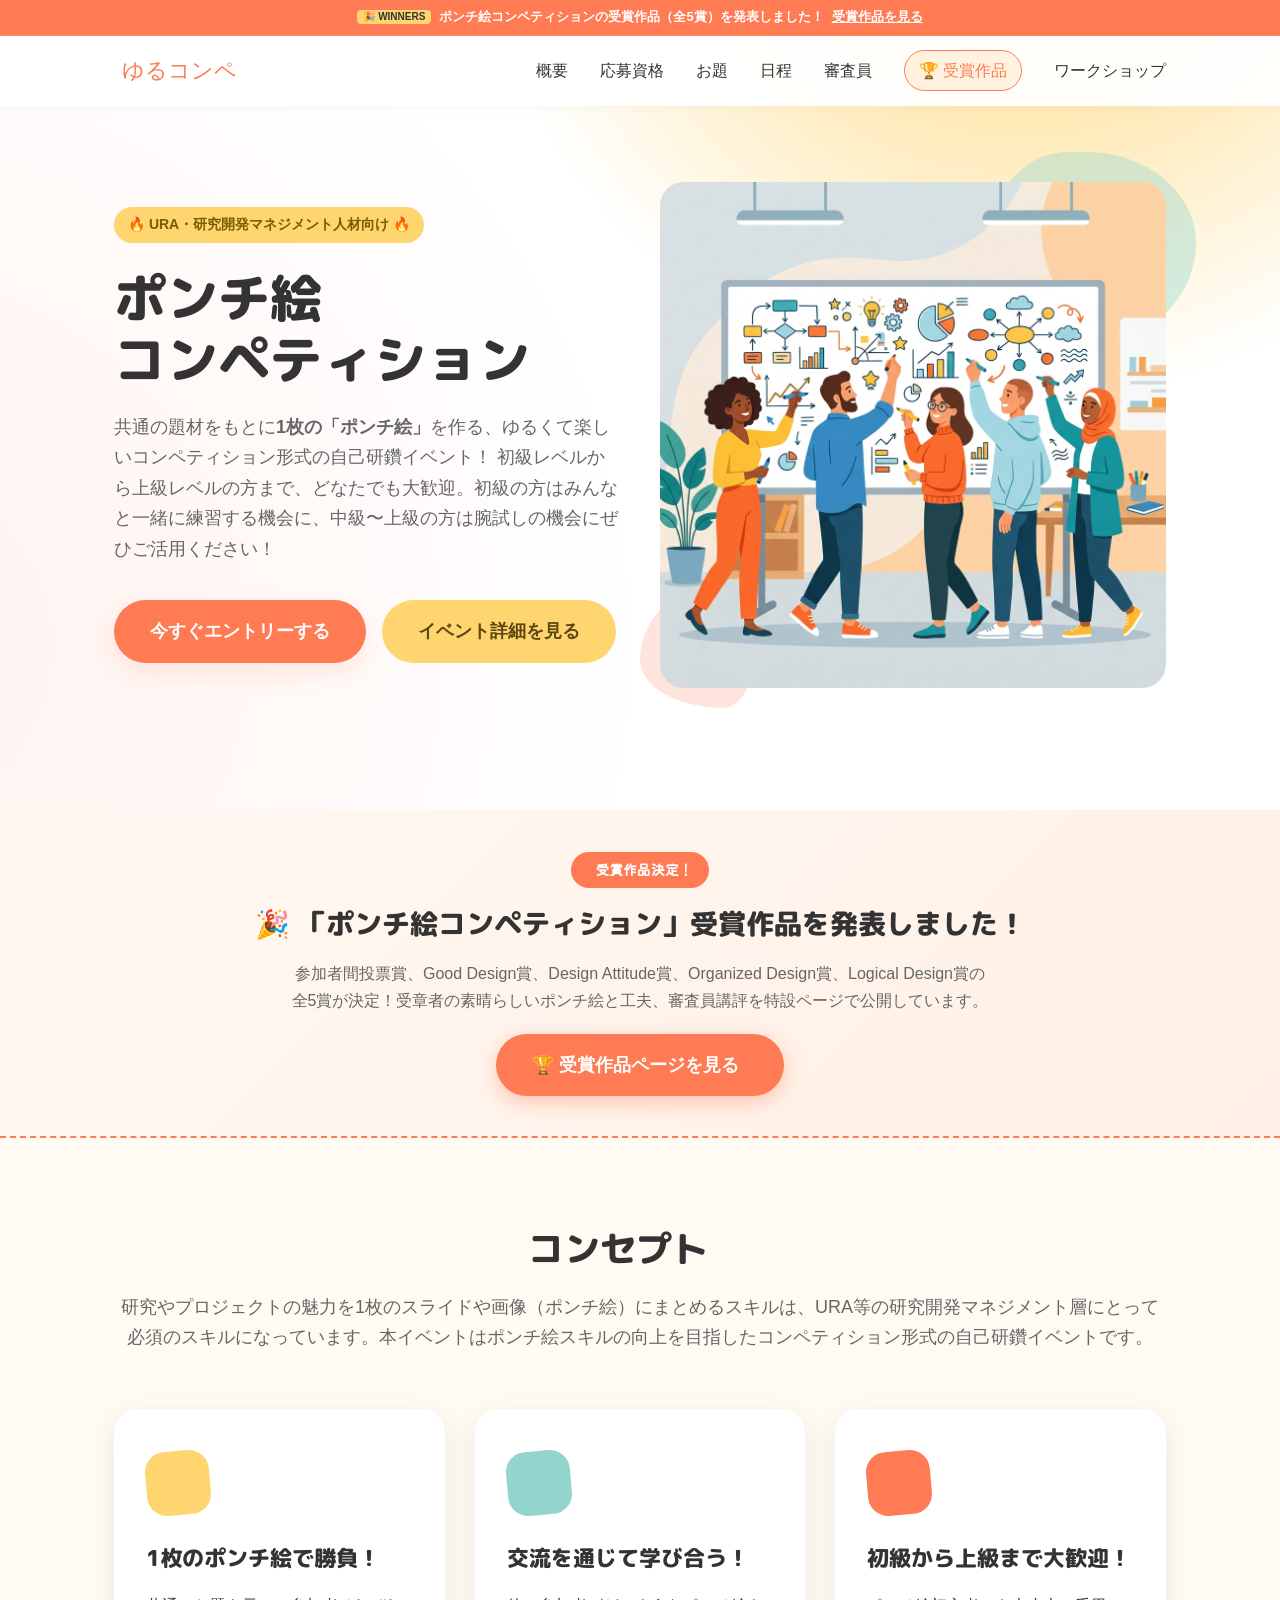
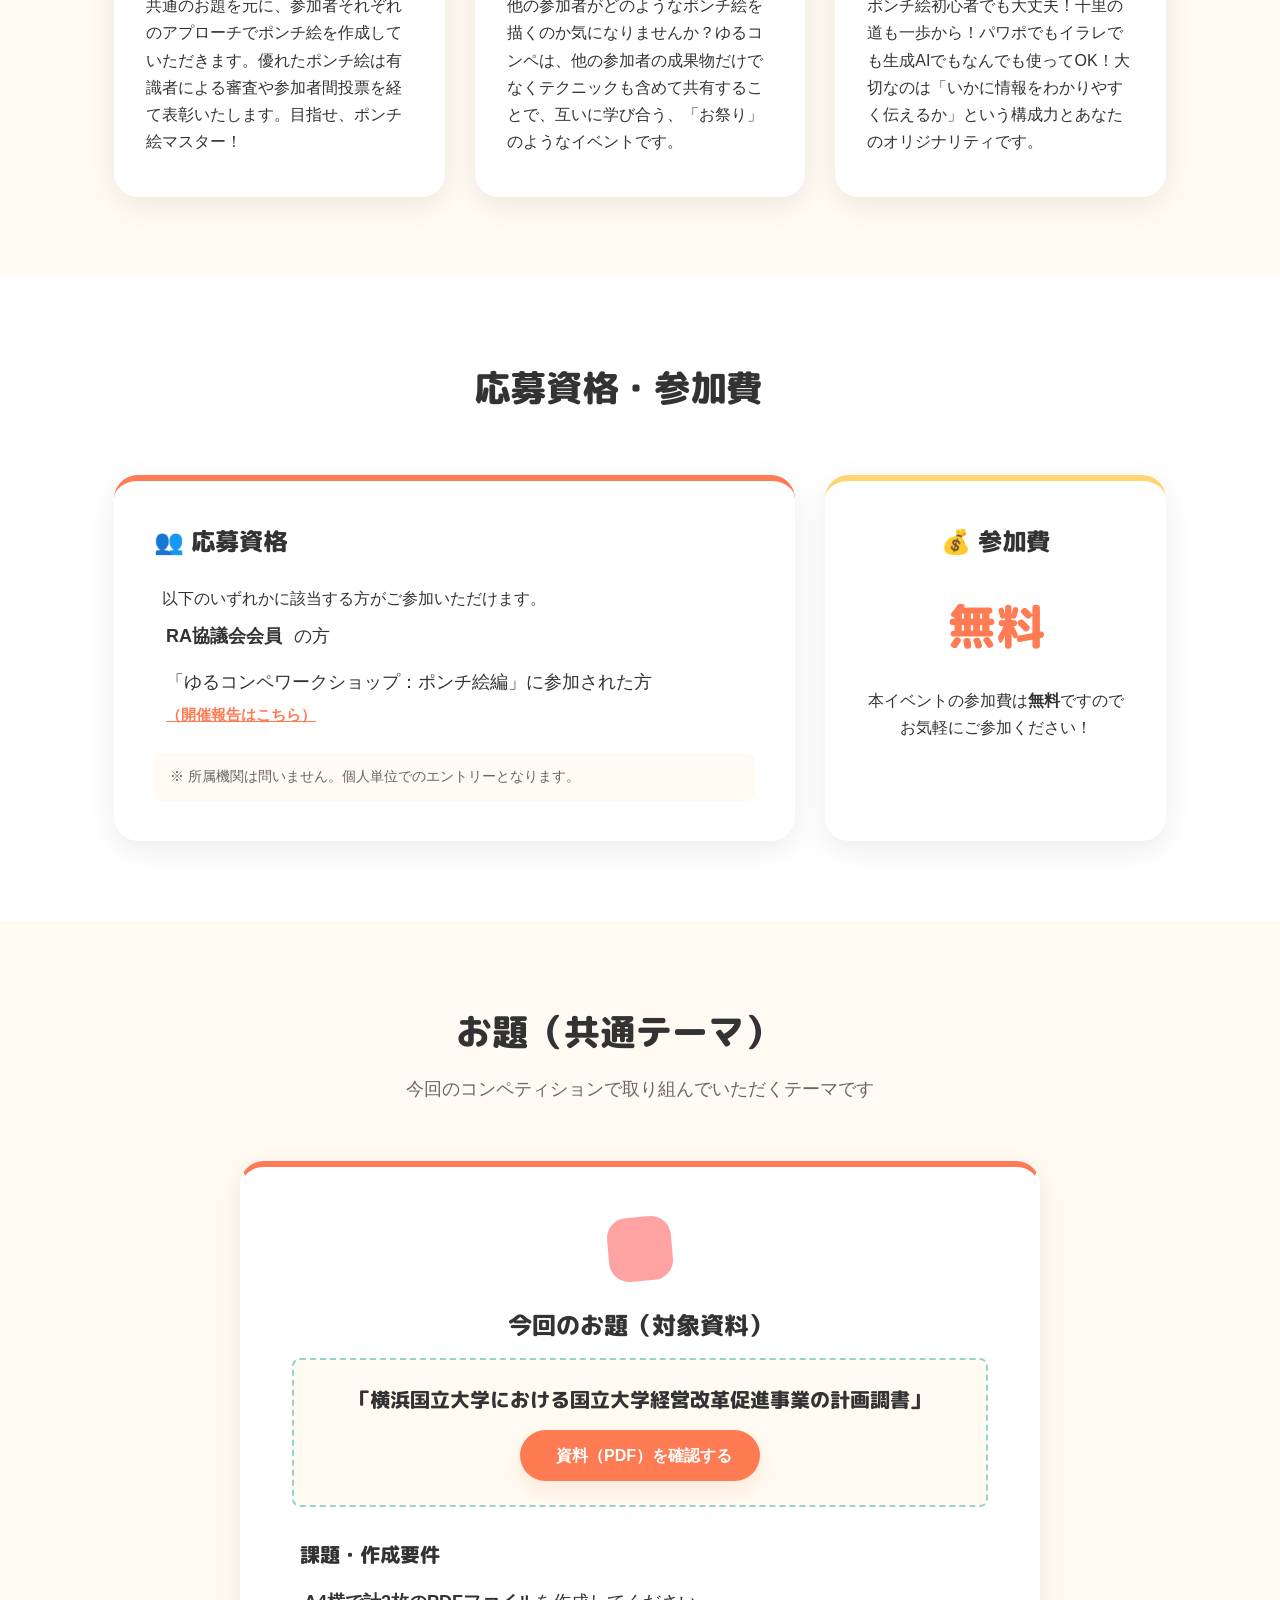
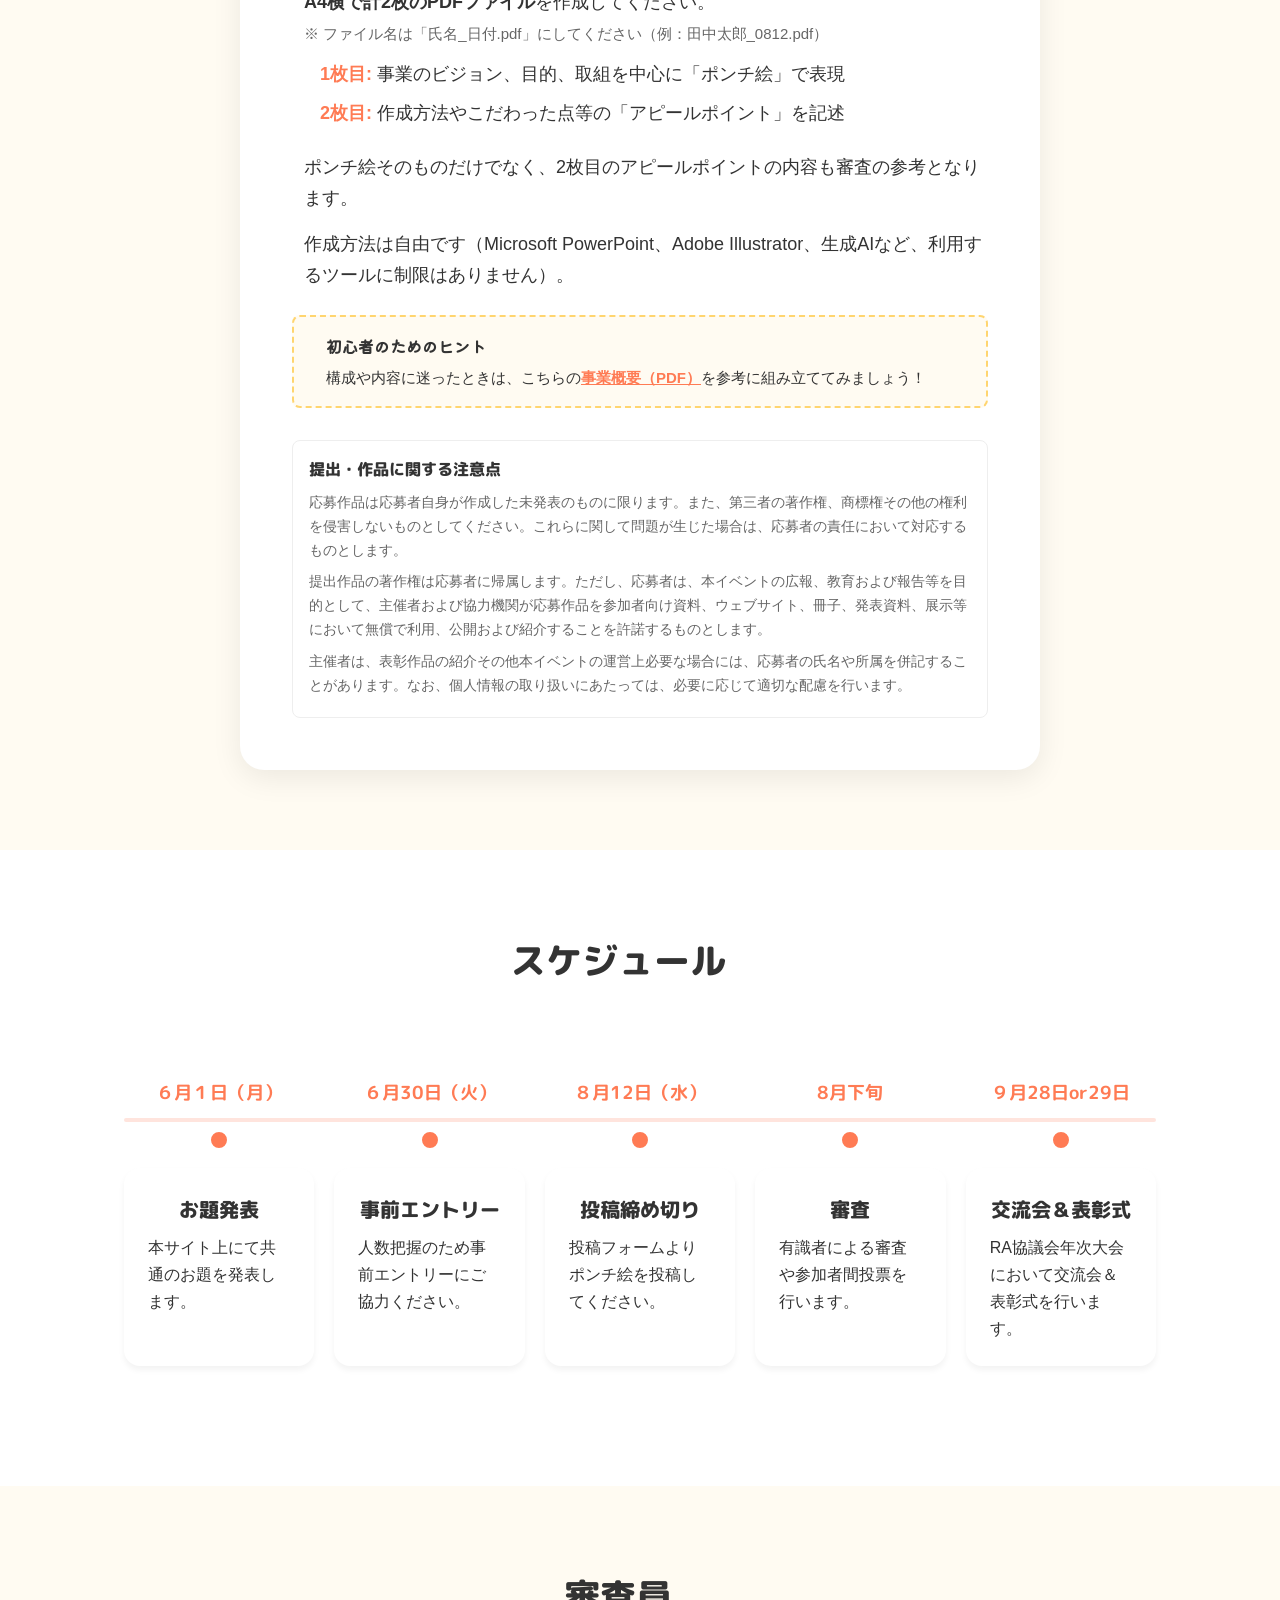
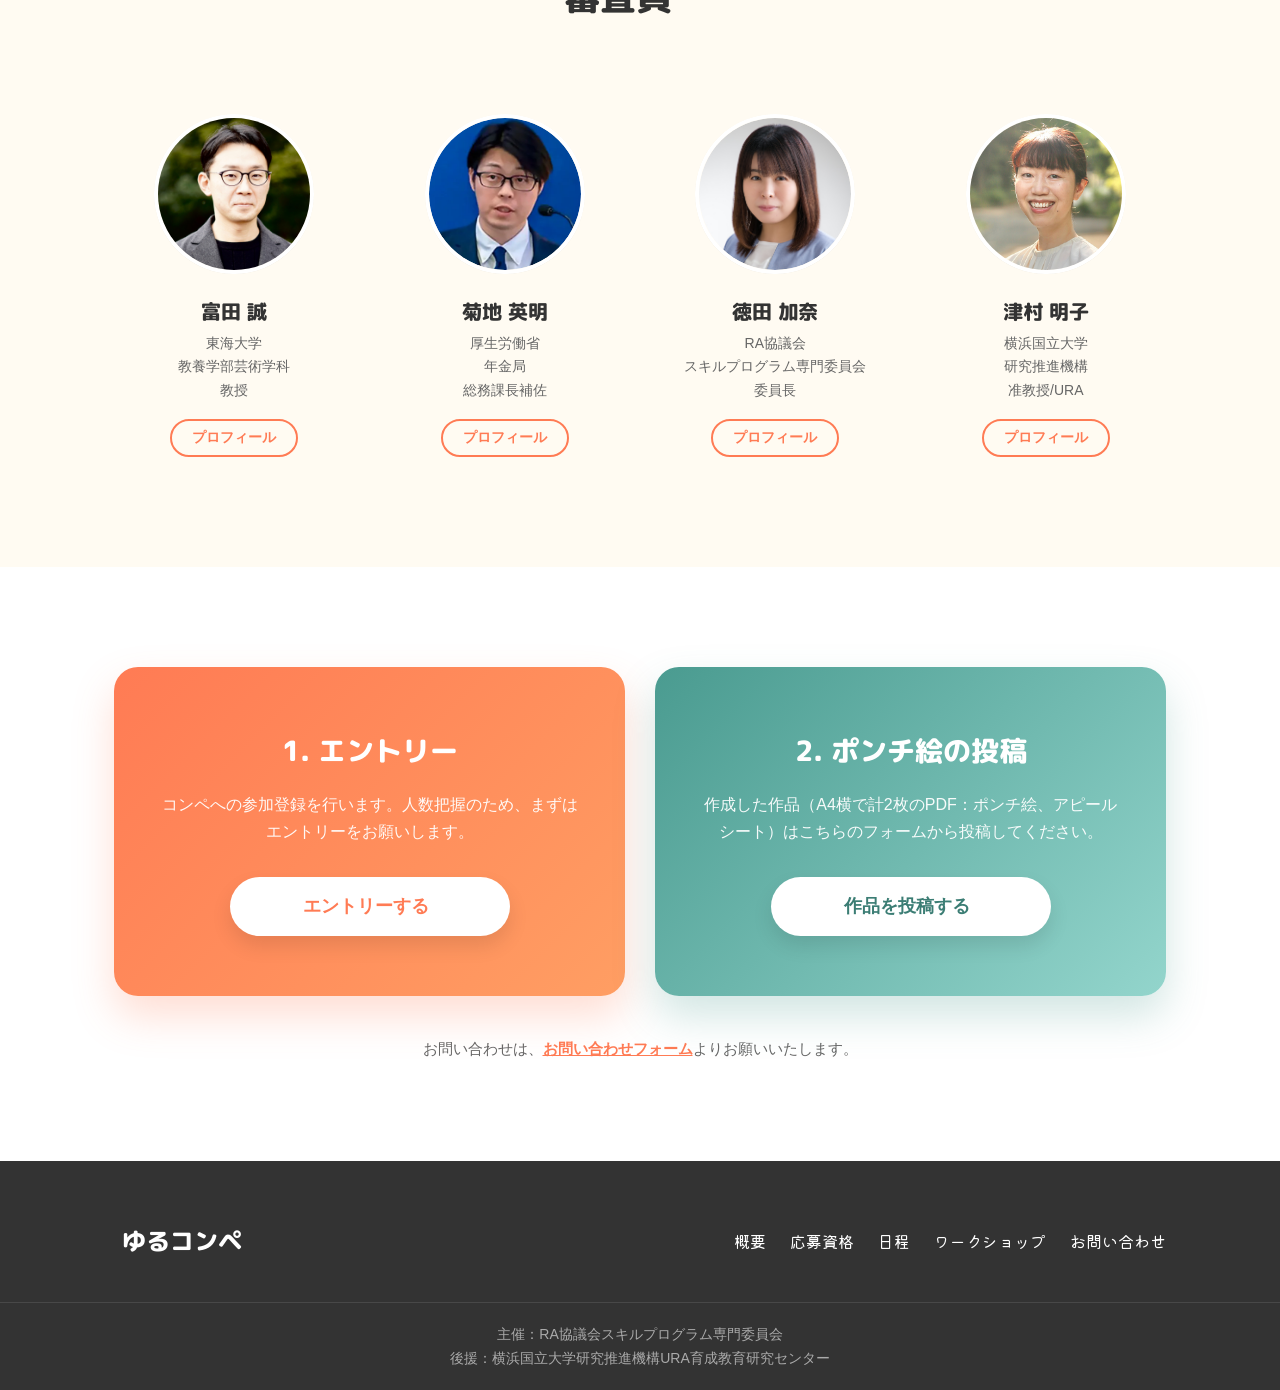
==== commit 2631252e: "Add files via upload" ====
--- a/index.html
+++ b/index.html
@@ -43,9 +43,9 @@
     <header class="header">
         <div class="top-announcement">
             <div class="container announcement-container">
-                <span class="announcement-badge">NEW</span>
-                <span class="announcement-text">実施説明会のスライド資料・動画アーカイブを公開しました！</span>
-                <a href="#archive" class="announcement-link">詳細はこちら <i data-lucide="arrow-right"
+                <span class="announcement-badge" style="background: #FFD56F; color: #333;">🎉 WINNERS</span>
+                <span class="announcement-text">ポンチ絵コンペティションの受賞作品（全5賞）を発表しました！</span>
+                <a href="winners.html" class="announcement-link">受賞作品を見る <i data-lucide="arrow-right"
                         style="width: 12px; height: 12px; vertical-align: middle;"></i></a>
             </div>
         </div>
@@ -56,13 +56,12 @@
             </a>
             <nav class="nav-links">
                 <a href="#about">概要</a>
-                <a href="#archive">説明会</a>
                 <a href="#rules">応募資格</a>
                 <a href="#theme">お題</a>
                 <a href="#schedule">日程</a>
                 <a href="#judges">審査員</a>
+                <a href="winners.html" class="nav-highlight">🏆 受賞作品</a>
                 <a href="workshop/index.html">ワークショップ</a>
-                <a href="#apply" class="btn btn-sm btn-outline">エントリー</a>
             </nav>
             <button class="menu-btn" aria-label="Menu" id="menuToggle">
                 <i data-lucide="menu"></i>
@@ -73,13 +72,12 @@
     <!-- Mobile Menu -->
     <div class="mobile-menu" id="mobileMenu">
         <a href="#about">概要</a>
-        <a href="#archive">説明会</a>
         <a href="#rules">応募資格</a>
         <a href="#theme">お題</a>
         <a href="#schedule">日程</a>
         <a href="#judges">審査員</a>
+        <a href="winners.html" style="font-weight: bold; color: var(--c-primary);">🏆 受賞作品</a>
         <a href="workshop/index.html">ワークショップ</a>
-        <a href="#apply" class="btn btn-primary">エントリー</a>
     </div>
 
     <!-- Hero Section -->
@@ -104,21 +102,21 @@
                 <div class="shape shape-1"></div>
                 <div class="shape shape-2"></div>
             </div>
-        </div>
-    </section>
-
-    <!-- Explanatory Meeting Archive Section -->
-    <section id="archive" class="section-archive">
-        <div class="container">
-            <div class="archive-simple-content animate-fade-in">
-                <span class="badge badge-archive-simple">🎥 アーカイブ公開中</span>
-                <h2>説明会資料・動画 <i data-lucide="presentation" class="icon-inline"></i></h2>
-                <p>先日開催された「実施説明会」のスライド資料と録画動画を公開しました。作品制作のヒントとしてぜひご活用ください。</p>
-                <a href="https://www.dropbox.com/scl/fo/8bowk5b487u7ny4cewzrl/APWYStRfER568LuGBSQzhY0?rlkey=g7xrlwrfufiqhjvp84kgzi90b&st=3so3pr4y&dl=0"
-                    target="_blank" class="btn btn-primary btn-lg">
-                    説明会アーカイブを見る (Dropbox) <i data-lucide="external-link"></i>
-                </a>
-            </div>
+    </section>
+
+    <!-- Winners Announcement Banner Section -->
+    <section class="section" style="padding: 40px 0; background: linear-gradient(135deg, #FFF9F2 0%, #FFEFE5 100%); border-bottom: 2px dashed var(--c-primary);">
+        <div class="container" style="text-align: center;">
+            <div style="display: inline-flex; align-items: center; gap: 8px; background: var(--c-primary); color: white; padding: 6px 16px; border-radius: var(--radius-pill); font-weight: bold; font-size: 14px; margin-bottom: 12px;">
+                <i data-lucide="trophy"></i> 受賞作品決定！
+            </div>
+            <h2 style="font-size: 28px; margin-bottom: 12px; color: var(--c-text);">🎉 「ポンチ絵コンペティション」受賞作品を発表しました！</h2>
+            <p style="font-size: 16px; color: var(--c-text-light); max-width: 700px; margin: 0 auto 20px; line-height: 1.7;">
+                参加者間投票賞、Good Design賞、Design Attitude賞、Organized Design賞、Logical Design賞の全5賞が決定！受章者の素晴らしいポンチ絵と工夫、審査員講評を特設ページで公開しています。
+            </p>
+            <a href="winners.html" class="btn btn-primary btn-lg" style="box-shadow: 0 6px 20px rgba(255, 123, 84, 0.4);">
+                🏆 受賞作品ページを見る <i data-lucide="arrow-right"></i>
+            </a>
         </div>
     </section>
 
@@ -161,12 +159,14 @@
             <div class="rules-container">
                 <div class="rule-box">
                     <h3>👥 応募資格</h3>
+                    <p style="margin:8px">以下のいずれかに該当する方がご参加いただけます。</p>
                     <ul class="check-list">
                         <li><i data-lucide="check-circle-2"></i> <strong>RA協議会会員</strong>の方</li>
                         <li><i data-lucide="check-circle-2"></i>
                             <div>
                                 「ゆるコンペワークショップ：ポンチ絵編」に参加された方<br>
-                                <a href="workshop/index.html" style="color: var(--c-primary); text-decoration: underline; font-weight: bold; font-size: 15px; display: inline-block; margin-top: 4px;">（開催報告はこちら）</a>
+                                <a href="workshop/index.html"
+                                    style="color: var(--c-primary); text-decoration: underline; font-weight: bold; font-size: 15px; display: inline-block; margin-top: 4px;">（開催報告はこちら）</a>
                             </div>
                         </li>
                     </ul>
@@ -213,6 +213,9 @@
                     <li><i data-lucide="check-circle-2"></i>
                         <div>
                             <strong>A4横で計2枚のPDFファイル</strong>を作成してください。
+                            <small
+                                style="font-size: 15px; color: var(--c-text-light); font-weight: normal; display: block; margin-top: 4px;">※
+                                ファイル名は「氏名_日付.pdf」にしてください（例：田中太郎_0812.pdf）</small>
                             <ul style="list-style: none; padding-left: 16px; margin-top: 12px;">
                                 <li style="margin-bottom: 8px; display: block;"><strong
                                         style="color: var(--c-primary);">1枚目:</strong> 事業のビジョン、目的、取組を中心に「ポンチ絵」で表現</li>
@@ -280,7 +283,7 @@
                     <div class="timeline-dot"></div>
                     <div class="timeline-date">６月30日（火）</div>
                     <div class="timeline-content">
-                        <h4>エントリー〆切</h4>
+                        <h4>事前エントリー</h4>
                         <p>人数把握のため事前エントリーにご協力ください。</p>
                     </div>
                 </div>
@@ -364,16 +367,25 @@
     <!-- Apply (CTA) Section -->
     <section id="apply" class="cta-section">
         <div class="container">
-            <div class="cta-box">
-                <h2>さぁ、ポンチ絵の腕試しをしよう！</h2>
-                <p>「まだ自信がない…」という方も、この機会にみんなと一緒に実践してみませんか？まずはエントリーボタンからご登録をお願いします！（Google Formへ遷移します）</p>
-                <a href="https://forms.gle/M8hG1rNooPNb14QD6" target="_blank" class="btn btn-primary btn-xl">エントリーする <i
-                        data-lucide="arrow-right"></i></a>
-                <p class="cta-note">
-                    お問い合わせは、<a href="https://forms.gle/kbM6Da1PVxoc7uKL7" target="_blank"
-                        style="color: white; text-decoration: underline; font-weight: bold;">お問い合わせフォーム</a>よりお願いいたします。
-                </p>
-            </div>
+            <div class="cta-grid">
+                <!-- 左カラム：事前エントリー -->
+                <div class="cta-card entry-card">
+                    <h3>1. エントリー</h3>
+                    <p>コンペへの参加登録を行います。人数把握のため、まずはエントリーをお願いします。</p>
+                    <a href="https://forms.gle/M8hG1rNooPNb14QD6" target="_blank"
+                        class="btn btn-primary btn-cta">エントリーする <i data-lucide="arrow-right"></i></a>
+                </div>
+                <!-- 右カラム：ポンチ絵投稿 -->
+                <div class="cta-card submit-card">
+                    <h3>2. ポンチ絵の投稿</h3>
+                    <p>作成した作品（A4横で計2枚のPDF：ポンチ絵、アピールシート）はこちらのフォームから投稿してください。</p>
+                    <a href="https://forms.gle/QEzpR165iPy9GquUA" target="_blank"
+                        class="btn btn-primary btn-cta">作品を投稿する <i data-lucide="arrow-right"></i></a>
+                </div>
+            </div>
+            <p class="cta-inquiry">
+                お問い合わせは、<a href="https://forms.gle/kbM6Da1PVxoc7uKL7" target="_blank">お問い合わせフォーム</a>よりお願いいたします。
+            </p>
         </div>
     </section>
 
--- a/style.css
+++ b/style.css
@@ -731,45 +731,116 @@
     padding: 100px 0;
 }
 
-.cta-box {
-    background: linear-gradient(135deg, var(--c-primary), #FF9E63);
+.cta-grid {
+    display: grid;
+    grid-template-columns: 1fr 1fr;
+    gap: 30px;
+    margin-bottom: 40px;
+}
+
+.cta-card {
     border-radius: var(--radius-lg);
-    padding: 80px 40px;
+    padding: 60px 40px;
     text-align: center;
     color: white;
-    box-shadow: 0 20px 40px rgba(255, 123, 84, 0.3);
     position: relative;
     overflow: hidden;
-}
-
-.cta-box h2 {
+    display: flex;
+    flex-direction: column;
+    align-items: center;
+    transition: var(--trans);
+}
+
+.cta-card:hover {
+    transform: translateY(-8px);
+}
+
+.cta-card.entry-card {
+    background: linear-gradient(135deg, var(--c-primary), #FF9E63);
+    box-shadow: 0 20px 40px rgba(255, 123, 84, 0.25);
+}
+
+.cta-card.submit-card {
+    background: linear-gradient(135deg, #4A9B90, var(--c-tertiary));
+    box-shadow: 0 20px 40px rgba(74, 155, 144, 0.25);
+}
+
+.cta-card-icon {
+    width: 72px;
+    height: 72px;
+    border-radius: 50%;
+    background-color: rgba(255, 255, 255, 0.2);
+    display: flex;
+    align-items: center;
+    justify-content: center;
+    margin-bottom: 24px;
+}
+
+.cta-card-icon svg {
+    width: 36px;
+    height: 36px;
     color: white;
-    font-size: 40px;
-    margin-bottom: 24px;
-}
-
-.cta-box p {
+}
+
+.cta-card h3 {
+    font-size: 28px;
+    color: white;
+    margin-bottom: 16px;
+}
+
+.cta-card p {
+    font-size: 16px;
+    line-height: 1.7;
+    opacity: 0.95;
+    margin-bottom: 32px;
+    flex-grow: 1;
+    max-width: 420px;
+}
+
+.cta-card .btn-cta {
+    background-color: white;
     font-size: 18px;
-    max-width: 700px;
-    margin: 0 auto 40px;
-    opacity: 0.9;
-}
-
-.cta-box .btn-primary {
-    background-color: white;
-    color: var(--c-primary);
-}
-
-.cta-box .btn-primary:hover {
+    padding: 14px 36px;
+    width: 100%;
+    max-width: 280px;
+    box-shadow: 0 10px 20px rgba(0, 0, 0, 0.1);
+}
+
+.entry-card .btn-cta {
+    color: var(--c-primary);
+}
+
+.entry-card .btn-cta:hover {
     background-color: var(--c-secondary);
     color: #5A4711;
-}
-
-.cta-note {
-    margin-top: 24px !important;
-    font-size: 14px !important;
-    margin-bottom: 0 !important;
-    opacity: 0.7 !important;
+    box-shadow: 0 14px 25px rgba(255, 213, 111, 0.4);
+}
+
+.submit-card .btn-cta {
+    color: #3b7d74;
+}
+
+.submit-card .btn-cta:hover {
+    background-color: var(--c-secondary);
+    color: #5A4711;
+    box-shadow: 0 14px 25px rgba(255, 213, 111, 0.4);
+}
+
+.cta-inquiry {
+    text-align: center;
+    margin-top: 30px;
+    color: var(--c-text-light);
+    font-size: 15px;
+}
+
+.cta-inquiry a {
+    color: var(--c-primary);
+    text-decoration: underline;
+    font-weight: bold;
+}
+
+.cta-inquiry a:hover {
+    color: var(--c-primary-dark);
 }
 
 /* Footer */
@@ -855,6 +926,11 @@
     .rules-container {
         grid-template-columns: 1fr;
     }
+
+    .cta-grid {
+        grid-template-columns: 1fr;
+        gap: 24px;
+    }
 }
 
 @media (max-width: 768px) {
@@ -870,12 +946,12 @@
         padding: 60px 0;
     }
 
-    .cta-box {
-        padding: 60px 20px;
-    }
-
-    .cta-box h2 {
-        font-size: 32px;
+    .cta-card {
+        padding: 40px 24px;
+    }
+
+    .cta-card h3 {
+        font-size: 24px;
     }
 
     .footer-content {
@@ -1091,4 +1167,423 @@
 
 .announcement-link:hover {
     color: var(--c-secondary);
+}
+
+/* Nav Highlight Link */
+.nav-highlight {
+    background-color: #FFF3E0;
+    color: var(--c-primary) !important;
+    font-weight: 700;
+    padding: 6px 14px;
+    border-radius: var(--radius-pill);
+    border: 1.5px solid var(--c-primary);
+    display: inline-flex;
+    align-items: center;
+    gap: 4px;
+}
+
+.nav-highlight:hover {
+    background-color: var(--c-primary);
+    color: white !important;
+    transform: translateY(-2px);
+    box-shadow: 0 4px 12px rgba(255, 123, 84, 0.3);
+}
+
+.nav-links a.active-link {
+    color: var(--c-primary);
+    font-weight: 700;
+}
+
+/* ==========================================================================
+   Winners Page Styles
+   ========================================================================== */
+.winners-hero {
+    background: linear-gradient(135deg, #FFF9F2 0%, #FFF0E5 50%, #F5F7FF 100%);
+    padding: 160px 0 60px;
+    text-align: center;
+    position: relative;
+    overflow: hidden;
+}
+
+.winners-hero-badge {
+    display: inline-flex;
+    align-items: center;
+    gap: 8px;
+    background: white;
+    color: var(--c-primary);
+    padding: 8px 20px;
+    border-radius: var(--radius-pill);
+    font-weight: 800;
+    font-size: 15px;
+    box-shadow: var(--shadow-sm);
+    border: 1px solid rgba(255, 123, 84, 0.2);
+    margin-bottom: 20px;
+}
+
+.winners-hero-title {
+    font-size: 42px;
+    line-height: 1.3;
+    margin-bottom: 16px;
+    color: #2D3748;
+}
+
+.winners-hero-subtitle {
+    font-size: 17px;
+    color: var(--c-text-light);
+    max-width: 720px;
+    margin: 0 auto 32px;
+    line-height: 1.8;
+}
+
+/* Award Filter Tabs */
+.award-filter-nav {
+    display: flex;
+    justify-content: center;
+    flex-wrap: wrap;
+    gap: 12px;
+    margin-top: 10px;
+}
+
+.filter-tab {
+    padding: 10px 20px;
+    border-radius: var(--radius-pill);
+    background: white;
+    border: 2px solid #E2E8F0;
+    color: var(--c-text);
+    font-weight: 700;
+    font-size: 14px;
+    cursor: pointer;
+    transition: var(--trans);
+    display: inline-flex;
+    align-items: center;
+    gap: 6px;
+}
+
+.filter-tab:hover {
+    border-color: var(--c-primary);
+    color: var(--c-primary);
+}
+
+.filter-tab.active {
+    background: var(--c-primary);
+    color: white;
+    border-color: var(--c-primary);
+    box-shadow: 0 4px 14px rgba(255, 123, 84, 0.35);
+}
+
+/* Winners Grid & Cards */
+.winners-section {
+    padding: 60px 0 90px;
+    background-color: var(--c-bg-light);
+}
+
+.winners-section .container {
+    max-width: 1240px;
+}
+
+.winner-card {
+    background: white;
+    border-radius: var(--radius-lg);
+    box-shadow: var(--shadow-card);
+    margin-bottom: 50px;
+    overflow: hidden;
+    border: 1px solid rgba(0, 0, 0, 0.05);
+    transition: var(--trans);
+    scroll-margin-top: 130px;
+}
+
+.winner-card:hover {
+    box-shadow: 0 16px 40px rgba(0, 0, 0, 0.12);
+    transform: translateY(-4px);
+}
+
+/* Award Header Colors */
+.winner-card-header {
+    padding: 24px 32px;
+    color: white;
+    display: flex;
+    justify-content: space-between;
+    align-items: center;
+    flex-wrap: wrap;
+    gap: 16px;
+}
+
+.award-vote .winner-card-header {
+    background: linear-gradient(135deg, #FF9F43 0%, #FF6B6B 100%);
+}
+
+.award-good-design .winner-card-header {
+    background: linear-gradient(135deg, #A55EEA 0%, #45AAF2 100%);
+}
+
+.award-attitude .winner-card-header {
+    background: linear-gradient(135deg, #26DE81 0%, #20BF6B 100%);
+}
+
+.award-organized .winner-card-header {
+    background: linear-gradient(135deg, #3B3B98 0%, #18DCFF 100%);
+}
+
+.award-logical .winner-card-header {
+    background: linear-gradient(135deg, #FD79A8 0%, #E84393 100%);
+}
+
+.award-badge-large {
+    display: inline-flex;
+    align-items: center;
+    gap: 10px;
+    font-size: 22px;
+    font-weight: 800;
+    font-family: 'M PLUS Rounded 1c', sans-serif;
+}
+
+.award-subtitle {
+    font-size: 13px;
+    opacity: 0.9;
+    font-weight: normal;
+    display: block;
+    margin-top: 2px;
+}
+
+.winner-card-body {
+    padding: 36px;
+}
+
+.winner-meta-grid {
+    display: grid;
+    grid-template-columns: 1.5fr 1fr;
+    gap: 36px;
+    align-items: start;
+}
+
+@media (max-width: 960px) {
+    .winner-meta-grid {
+        grid-template-columns: 1fr;
+    }
+}
+
+.winner-preview-box {
+    position: relative;
+    border-radius: var(--radius-md);
+    overflow: hidden;
+    border: 3px solid var(--c-border);
+    box-shadow: var(--shadow-md);
+    cursor: pointer;
+    background: #FAFAFA;
+}
+
+.winner-preview-box img {
+    width: 100%;
+    height: auto;
+    display: block;
+    transition: transform 0.4s ease;
+}
+
+.winner-preview-box:hover img {
+    transform: scale(1.02);
+}
+
+.preview-overlay-btn {
+    position: absolute;
+    bottom: 16px;
+    right: 16px;
+    background: rgba(0, 0, 0, 0.75);
+    color: white;
+    padding: 8px 16px;
+    border-radius: var(--radius-pill);
+    font-size: 13px;
+    font-weight: 700;
+    display: flex;
+    align-items: center;
+    gap: 6px;
+    backdrop-filter: blur(4px);
+    transition: var(--trans);
+}
+
+.winner-preview-box:hover .preview-overlay-btn {
+    background: var(--c-primary);
+}
+
+.winner-info-content {
+    display: flex;
+    flex-direction: column;
+    gap: 20px;
+}
+
+.work-title {
+    font-size: 24px;
+    color: var(--c-text);
+    line-height: 1.4;
+    border-bottom: 2px solid var(--c-border);
+    padding-bottom: 12px;
+}
+
+.winner-author-info {
+    display: flex;
+    align-items: center;
+    gap: 12px;
+    background: #F8FAFC;
+    padding: 14px 20px;
+    border-radius: var(--radius-sm);
+    border-left: 4px solid var(--c-primary);
+}
+
+.winner-author-name {
+    font-size: 23px;
+    font-weight: 800;
+    font-family: 'M PLUS Rounded 1c', sans-serif;
+    color: var(--c-text);
+    line-height: 1.3;
+}
+
+.winner-author-org {
+    font-size: 14px;
+    font-weight: 500;
+    color: var(--c-text-light);
+    margin-top: 3px;
+}
+
+.evaluation-box {
+    background: #FFFBF0;
+    border: 1.5px dashed #FFD56F;
+    border-radius: var(--radius-sm);
+    padding: 20px;
+}
+
+.evaluation-box h5 {
+    font-size: 15px;
+    color: #D97706;
+    margin-bottom: 6px;
+    display: flex;
+    align-items: center;
+    gap: 6px;
+}
+
+.evaluation-box p {
+    font-size: 14px;
+    color: #4B5563;
+    line-height: 1.6;
+}
+
+.comment-tabs-container {
+    margin-top: 10px;
+}
+
+.comment-card {
+    background: #F1F5F9;
+    border-radius: var(--radius-sm);
+    padding: 16px 20px;
+    margin-top: 12px;
+}
+
+.comment-card-header {
+    font-weight: 700;
+    font-size: 14px;
+    color: var(--c-text);
+    margin-bottom: 8px;
+    display: flex;
+    align-items: center;
+    gap: 6px;
+}
+
+.comment-card p {
+    font-size: 14px;
+    color: var(--c-text-light);
+    line-height: 1.6;
+}
+
+/* Overall Judge Review Section */
+.overall-review-section {
+    background: white;
+    border-radius: var(--radius-lg);
+    padding: 40px;
+    box-shadow: var(--shadow-card);
+    margin-top: 60px;
+}
+
+.overall-review-section h3 {
+    font-size: 26px;
+    text-align: center;
+    margin-bottom: 30px;
+    color: var(--c-text);
+}
+
+.overall-grid {
+    display: grid;
+    grid-template-columns: repeat(auto-fit, minmax(240px, 1fr));
+    gap: 24px;
+}
+
+.overall-card {
+    background: var(--c-bg-light);
+    border-radius: var(--radius-md);
+    padding: 24px;
+    border: 1px solid var(--c-border);
+}
+
+.overall-card-judge {
+    display: flex;
+    align-items: center;
+    gap: 12px;
+    margin-bottom: 14px;
+}
+
+.overall-card-judge img {
+    width: 48px;
+    height: 48px;
+    border-radius: 50%;
+    object-fit: cover;
+}
+
+.overall-card-judge h4 {
+    font-size: 16px;
+    color: var(--c-text);
+}
+
+.overall-card-judge span {
+    font-size: 12px;
+    color: var(--c-text-light);
+    display: block;
+}
+
+.overall-card p {
+    font-size: 13.5px;
+    line-height: 1.6;
+    color: var(--c-text-light);
+}
+
+/* Large Viewer Modal */
+.winner-modal-body {
+    max-width: 900px;
+    width: 90%;
+    background: white;
+    border-radius: var(--radius-lg);
+    padding: 32px;
+    max-height: 90vh;
+    overflow-y: auto;
+}
+
+.winner-modal-image {
+    width: 100%;
+    border-radius: var(--radius-md);
+    border: 1px solid var(--c-border);
+    margin-bottom: 20px;
+}
+
+@media (max-width: 768px) {
+    .winners-hero-title {
+        font-size: 30px;
+    }
+    
+    .winner-card-header {
+        padding: 16px 20px;
+    }
+    
+    .winner-card-body {
+        padding: 20px;
+    }
+    
+    .work-title {
+        font-size: 20px;
+    }
 }
